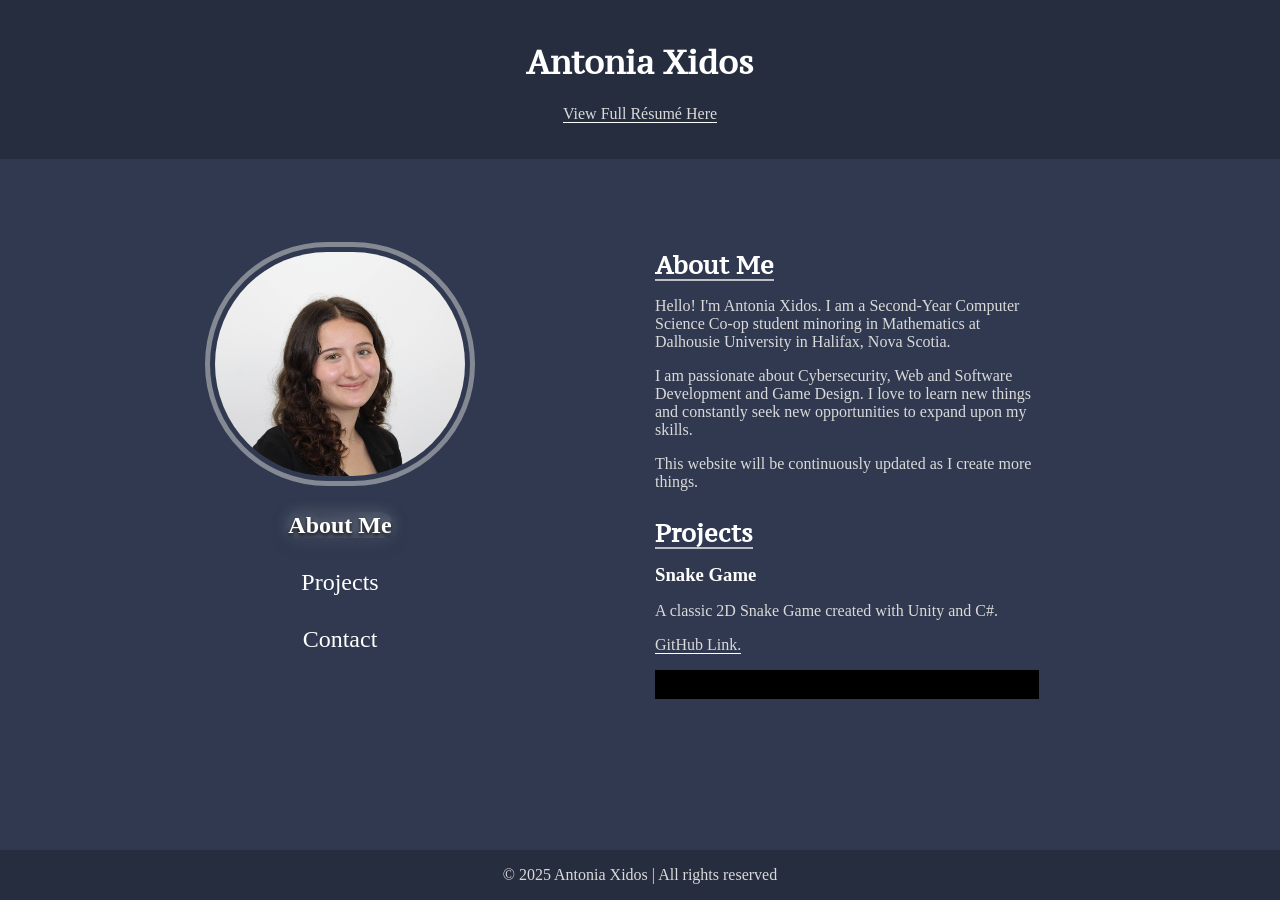
==== index.html @ 505b65e4 "Add files via upload" ====
<!DOCTYPE html>
<html lang="en">

<head>
    <meta charset="UTF-8">
    <meta name="viewport" content="width=device-width, initial-scale=1.0">
    <meta http-equiv="X-UA-Compatible" content="ie=edge">
    <link rel="stylesheet" href="css/styles.css">
    <link rel="preconnect" href="https://fonts.googleapis.com">
    <link rel="preconnect" href="https://fonts.gstatic.com" crossorigin>
    <link href="https://fonts.googleapis.com/css2?family=Bodoni+Moda:ital,opsz,wght@0,6..96,400..900;1,6..96,400..900
        &family=Libre+Bodoni:ital,wght@0,400..700;1,400..700&family=PT+Serif+Caption:ital@0;1&family=Shadows+Into+Light
        &family=Sour+Gummy:ital,wght@0,100..900;1,100..900&family=Varela+Round&family=Vidaloka&display=swap"
        rel="stylesheet">
    <title>Antonia Xidos</title>
</head>

<body>
    <header>
        <h1>Antonia Xidos</h1>
        <p><a href="files/img/Resume Antonia Xidos.pdf" target = "_blank">View Full Résumé Here</a></p>
    </header>

    <div class="nav-container">
        <nav id="primary-nav" role = "navigation">
            <ul>
                <li><img id="header-img" src="files/img/ProfessionalPhoto.jpg" alt="Professional photo of Antonia Xidos"></li>
                <li><a href="#about">About Me</a>
                <li><a href="#projects">Projects</a>
                <li><a href="#contact">Contact</a>
            </ul>
        </nav>

    </div>


    <div id="scrollable">
        <section id="about">
            <h2>About Me</h2>
            <p>Hello! I'm Antonia Xidos. I am a Second-Year Computer Science Co-op student minoring in Mathematics at
                Dalhousie University in Halifax, Nova Scotia.</p>
            <p>I am passionate about Cybersecurity, Web and Software Development and Game Design. I love to learn new
                things and constantly seek new opportunities to expand upon my skills.</p>
            <p>This website will be continuously updated as I create more things.</p>
            </p>
        </section>

        <section id="projects">
            <h2>Projects</h2>
            <div class="project">
                <h3>Snake Game</h3>
                <p>A classic 2D Snake Game created with Unity and C#.</p>
                <p><a href="https://github.com/niaxidos/Snake_Game" class="github-link" target = "_blank">GitHub Link.</a></p>
                <div class="gallery">
                    <div class="images">
                        <img src="files/img/SnakeTitle.png" alt="Snake Game Title Screen" class="active">
                        <img src="files/img/SnakeGameplay.png" alt="Snake Game Gameplay">
                        <img src="files/img/SnakeGameOver.png" alt="Snake Game Game Over Screen" class>
                    </div>
                    <button class="prev" aria label = "Previous image">❮</button>
                    <button class="next" aria label = "Next Image">❯</button>
                </div>
            </div>
            <div class="project">
                <h3>Determinant Calculator</h3>
                <p>A Java program made to calculate the determinant of a square matrix.</p>
                <p><a href="https://github.com/niaxidos/Determinant_Calculator" class="github-link" target = "_blank">GitHub Link</a></p>

            </div>

        </section>

        <section id="contact">
            <h2>Contact</h2>
            <p>If you'd like to get in touch, feel free to send me an email or connect with me on LinkedIn.</p>

            <div class="contact-img">
                <a href="mailto:nia.xidos@dal.ca" target = "_blank">
                    <img id="gmail-img" src="files/img/Gmail.png" alt="Email image"></a>
                <a href="https://www.linkedin.com/in/niaxidos" target = "_blank">
                    <img id="linkedin-img" src="files/img/Linkedin.webp"  alt="LinkedIn image"></a>
                <a href="https://github.com/niaxidos" target = "_blank">
                    <img id="github-img" src="files/img/Github.png" alt="GitHub image"></a>
            </div>

        </section>
    </div>
    <footer>
        <p>&copy; 2025 Antonia Xidos | All rights reserved</p>
    </footer>

    <script src="js/scripts.js"></script>
</body>

</html>
---- css/styles.css ----
header {
    grid-column: 1 / span 2;
    text-align: center;
    padding: 20px;
    background: #262d3f;
}

h1,
h2 {
    font-family: "PT Serif Caption", serif;
    font-weight: 800;
    font-style: normal;
}

a {
    text-decoration: none;
}

h2 {
    display: inline;
    box-shadow: inset 0 -2px 0 0 #bdbfc2;
}

h3 {
    display: inline;
    justify-content: space-between;
    align-items: center;
    margin-bottom: 10px;
}

.nav-container{
    display: flex;
    flex-direction: column;
    align-content: center;
}

.github-link, header a{
    text-decoration: none;
    border-bottom: 1px solid rgb(255, 255, 255);
}

body {
    width: 100vw;
    margin: 0 auto;
    display: grid;
    grid-template-columns: 1fr 1fr;
    background-color: #30394f;
    color: white;
}

.gallery {
    position: relative;
    width: 100%;
    max-width: 800px;
    aspect-ratio: 16 / 9;
    overflow: hidden;
}

.images {
    display: flex;
    transition: transform 0.5s ease-in-out;
}

.images img {
    width: 100%;
    object-fit: cover;
}

.images img.active {
    display: block;

}

button {
    position: absolute;
    top: 50%;
    transform: translateY(-50%);
    background: rgba(0, 0, 0, 0.1);
    color: #fff;
    border: none;
    padding: 10px 20px;
    cursor: pointer;
    font-size: 18px;
    border-radius: 5px;

}

button.prev {
    left: -10px;
}

button.next {
    right: -10px;
}

p {
    color: rgb(218, 218, 218)
}

#scrollable {
    display: flex;
    flex-direction: column;
    align-content: center;
    margin-top: 10vh;
    max-height: 500px;
    height: 50vh;
    width: 60%;
    overflow-y: scroll;
    scrollbar-width: none;
    gap: 10px;
    padding-left: 15px;
}

.nav-container {
    margin-top: 2vh;
    display: flex;
    justify-content: center;
}

#primary-nav>ul {
    text-align: center;
    list-style-type: none;
    font-size: x-large;

}

h4 {
    text-align: center;
}

a {
    color: rgb(218, 218, 218);
}

nav a {
    color: rgb(255, 255, 255);
}

#primary-nav ul li a {
    text-decoration: none;
}

a:hover {
    font-weight: bold;
}

#primary-nav ul li a.active {

    font-weight: bold;
    background-image: linear-gradient(90deg, #30394f 0%, rgba(255, 255, 255, 0.1) 100%);
    background-size: 200% auto;
    color: #ffffff;
    transition: background-position 0.4s, transform 0.4s ease-in-out;
    box-shadow: 0 4px 15px #30394f, 0 0 15px rgba(255, 255, 255, 0.2);
    text-shadow: 0 2px 4px #000000, 0 0 10px rgba(255, 255, 255, 0.4);
    border-radius: 12px;
    transform: scale(1.08);
    background-position: right center;
}

li {
    padding-top: 30px;
}

#header-img {
    max-width: 250px;
    min-width: 120px;
    width: 20vw;
    height: auto;
    border-radius: 10vw;
    outline: 5px solid #858993;
    outline-offset: 5px;
}

.contact-img {
    display: flex;
    flex-direction: row;
    gap: 8px;

}

#linkedin-img {
    width: 35px;
    height: 35px;
    padding-top: 9px;
}

#gmail-img {

    height: 50px;
    width: 45px;
    padding-top: 2px;
}

#github-img {
    height: 50px;
    width: 50px;
    padding-top: 2px;
}

#projects {
    width: 30vw;
    grid-column: 2;
}

.project {
    padding-top: 15px;
}

#contact {
    grid-column: 2;
}

footer {
    text-align: center;
    position: fixed;
    bottom: 0;
    width: 100%;
    background: #262d3f;
    color: rgb(255, 255, 255);

}

@media (max-width: 768px) {
    
    #scrollable{
        overflow-x: hidden;
    }

    #linkedin-img {
        width: 28px;
        height: 28px;
        padding-top: 8px;
    }
    
    #gmail-img {
    
        height: 40px;
        width: 35px;
        padding-top: 2px;
    }
    
    #github-img {
        height: 35px;
        width: 35px;
        padding-top: 4px;
    }
}
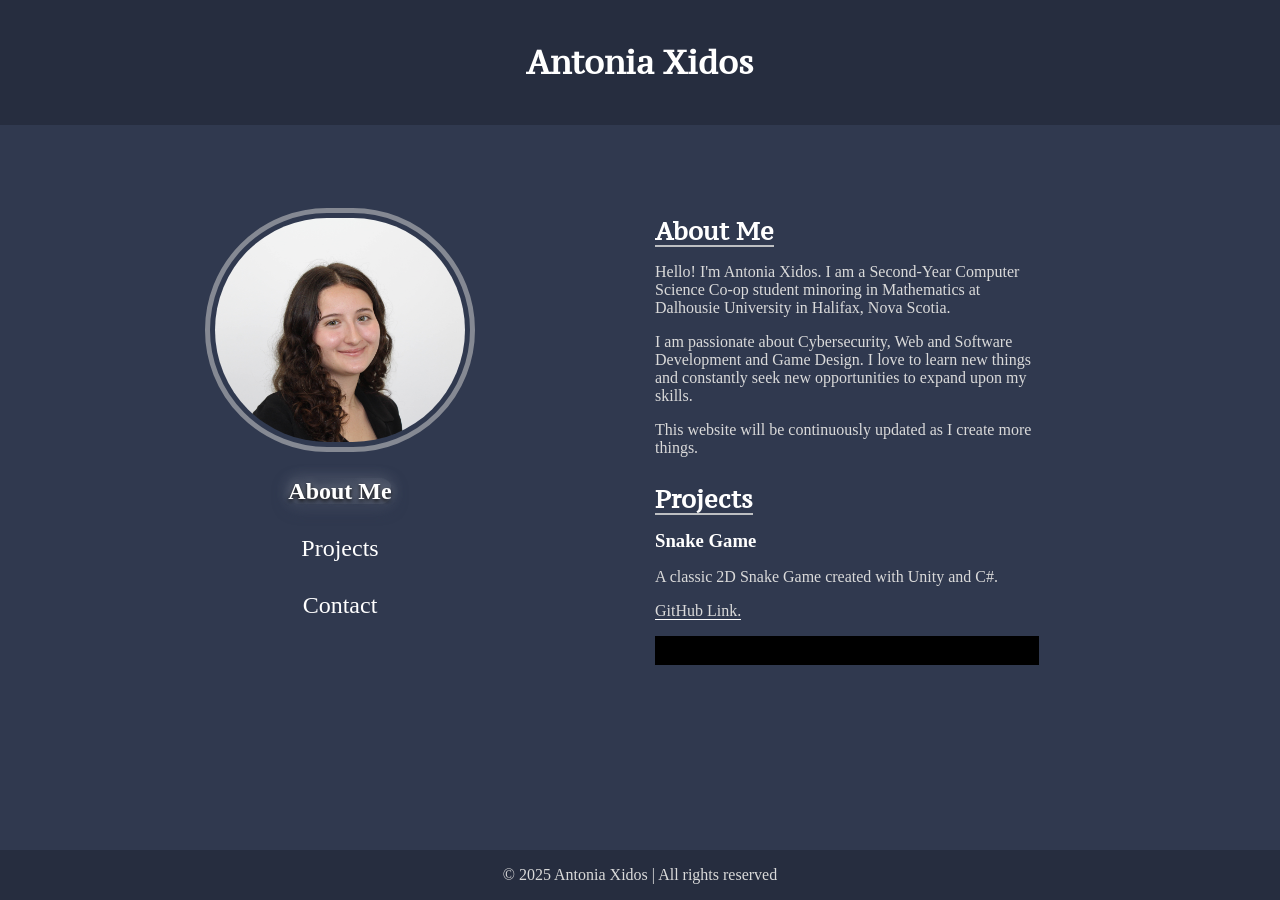
==== commit dc0c0002: "Add files via upload" ====
--- a/index.html
+++ b/index.html
@@ -17,8 +17,7 @@
 
 <body>
     <header>
-        <h1>Antonia Xidos</h1>
-        <p><a href="files/img/Resume Antonia Xidos.pdf" target = "_blank">View Full Résumé Here</a></p>
+        <h1>Antonia Xidos</h1> 
     </header>
 
     <div class="nav-container">
@@ -75,7 +74,7 @@
             <p>If you'd like to get in touch, feel free to send me an email or connect with me on LinkedIn.</p>
 
             <div class="contact-img">
-                <a href="mailto:nia.xidos@dal.ca" target = "_blank">
+                <a href="mailto:niaxidos@gmail.com" target = "_blank">
                     <img id="gmail-img" src="files/img/Gmail.png" alt="Email image"></a>
                 <a href="https://www.linkedin.com/in/niaxidos" target = "_blank">
                     <img id="linkedin-img" src="files/img/Linkedin.webp"  alt="LinkedIn image"></a>
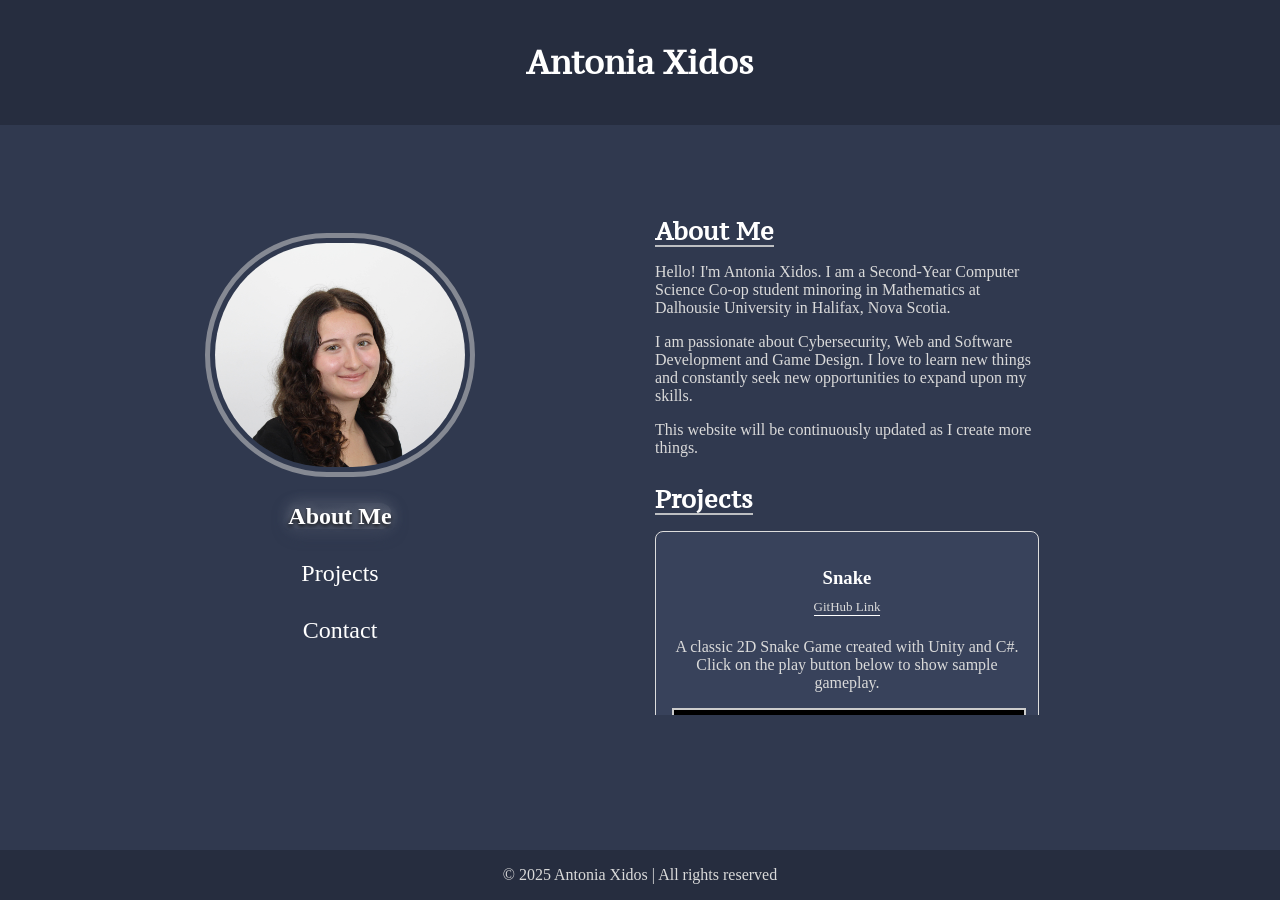
==== commit 8160661b: "Add files via upload" ====
--- a/index.html
+++ b/index.html
@@ -1,94 +1,122 @@
 <!DOCTYPE html>
 <html lang="en">
-
-<head>
-    <meta charset="UTF-8">
-    <meta name="viewport" content="width=device-width, initial-scale=1.0">
-    <meta http-equiv="X-UA-Compatible" content="ie=edge">
-    <link rel="stylesheet" href="css/styles.css">
-    <link rel="preconnect" href="https://fonts.googleapis.com">
-    <link rel="preconnect" href="https://fonts.gstatic.com" crossorigin>
-    <link href="https://fonts.googleapis.com/css2?family=Bodoni+Moda:ital,opsz,wght@0,6..96,400..900;1,6..96,400..900
+  <head>
+    <meta charset="UTF-8" />
+    <meta name="viewport" content="width=device-width, initial-scale=1.0" />
+    <meta http-equiv="X-UA-Compatible" content="ie=edge" />
+    <link rel="stylesheet" href="css/styles.css" />
+    <link rel="preconnect" href="https://fonts.googleapis.com" />
+    <link rel="preconnect" href="https://fonts.gstatic.com" crossorigin />
+    <link
+      href="https://fonts.googleapis.com/css2?family=Bodoni+Moda:ital,opsz,wght@0,6..96,400..900;1,6..96,400..900
         &family=Libre+Bodoni:ital,wght@0,400..700;1,400..700&family=PT+Serif+Caption:ital@0;1&family=Shadows+Into+Light
         &family=Sour+Gummy:ital,wght@0,100..900;1,100..900&family=Varela+Round&family=Vidaloka&display=swap"
-        rel="stylesheet">
+      rel="stylesheet"
+    />
     <title>Antonia Xidos</title>
-</head>
+  </head>
 
-<body>
+  <body>
     <header>
-        <h1>Antonia Xidos</h1> 
+      <h1>Antonia Xidos</h1>
     </header>
 
     <div class="nav-container">
-        <nav id="primary-nav" role = "navigation">
-            <ul>
-                <li><img id="header-img" src="files/img/ProfessionalPhoto.jpg" alt="Professional photo of Antonia Xidos"></li>
-                <li><a href="#about">About Me</a>
-                <li><a href="#projects">Projects</a>
-                <li><a href="#contact">Contact</a>
-            </ul>
-        </nav>
-
+      <nav id="primary-nav" role="navigation">
+        <ul>
+          <li>
+            <img
+              id="header-img"
+              src="files/img/ProfessionalPhoto.jpg"
+              alt="Professional photo of Antonia Xidos"
+            />
+          </li>
+          <li><a href="#about">About Me</a></li>
+          <li><a href="#projects">Projects</a></li>
+          <li><a href="#contact">Contact</a></li>
+        </ul>
+      </nav>
     </div>
 
+    <div id="scrollable">
+      <section id="about">
+        <h2>About Me</h2>
+        <p>
+          Hello! I'm Antonia Xidos. I am a Second-Year Computer Science Co-op
+          student minoring in Mathematics at Dalhousie University in Halifax,
+          Nova Scotia.
+        </p>
+        <p>
+          I am passionate about Cybersecurity, Web and Software Development and
+          Game Design. I love to learn new things and constantly seek new
+          opportunities to expand upon my skills.
+        </p>
+        <p>
+          This website will be continuously updated as I create more things.
+        </p>
+      </section>
 
-    <div id="scrollable">
-        <section id="about">
-            <h2>About Me</h2>
-            <p>Hello! I'm Antonia Xidos. I am a Second-Year Computer Science Co-op student minoring in Mathematics at
-                Dalhousie University in Halifax, Nova Scotia.</p>
-            <p>I am passionate about Cybersecurity, Web and Software Development and Game Design. I love to learn new
-                things and constantly seek new opportunities to expand upon my skills.</p>
-            <p>This website will be continuously updated as I create more things.</p>
-            </p>
-        </section>
+      <section id="projects">
+        <h2>Projects</h2>
+        <div class="project">
+          <h3>Snake</h3>
+          <a
+            href="https://github.com/niaxidos/Snake_Game"
+            class="github-link"
+            target="_blank"
+            >GitHub Link</a
+          >
+          <p>
+            A classic 2D Snake Game created with Unity and C#. Click on the play
+            button below to show sample gameplay.
+          </p>
+          <div class="gif-container">
+            <div class="play-button" onclick="toggleGif(this)">▶</div>
+            <img class="static" src="files/img/Black.png" alt="Static Image" />
+          </div>
+        </div>
+        <div class="project">
+          <h3>Determinant Calculator</h3>
+          <a
+            href="https://github.com/niaxidos/Determinant_Calculator"
+            class="github-link"
+            target="_blank"
+            >GitHub Link</a
+          >
+          <p>
+            A Java program made to calculate the determinant of a square matrix.
+          </p>
+        </div>
+        <p>More to come soon!</p>
+      </section>
 
-        <section id="projects">
-            <h2>Projects</h2>
-            <div class="project">
-                <h3>Snake Game</h3>
-                <p>A classic 2D Snake Game created with Unity and C#.</p>
-                <p><a href="https://github.com/niaxidos/Snake_Game" class="github-link" target = "_blank">GitHub Link.</a></p>
-                <div class="gallery">
-                    <div class="images">
-                        <img src="files/img/SnakeTitle.png" alt="Snake Game Title Screen" class="active">
-                        <img src="files/img/SnakeGameplay.png" alt="Snake Game Gameplay">
-                        <img src="files/img/SnakeGameOver.png" alt="Snake Game Game Over Screen" class>
-                    </div>
-                    <button class="prev" aria label = "Previous image">❮</button>
-                    <button class="next" aria label = "Next Image">❯</button>
-                </div>
-            </div>
-            <div class="project">
-                <h3>Determinant Calculator</h3>
-                <p>A Java program made to calculate the determinant of a square matrix.</p>
-                <p><a href="https://github.com/niaxidos/Determinant_Calculator" class="github-link" target = "_blank">GitHub Link</a></p>
+      <section id="contact">
+        <h2>Contact</h2>
+        <p>
+          If you'd like to get in touch, feel free to send me an email or
+          connect with me on LinkedIn.
+        </p>
 
-            </div>
-
-        </section>
-
-        <section id="contact">
-            <h2>Contact</h2>
-            <p>If you'd like to get in touch, feel free to send me an email or connect with me on LinkedIn.</p>
-
-            <div class="contact-img">
-                <a href="mailto:niaxidos@gmail.com" target = "_blank">
-                    <img id="gmail-img" src="files/img/Gmail.png" alt="Email image"></a>
-                <a href="https://www.linkedin.com/in/niaxidos" target = "_blank">
-                    <img id="linkedin-img" src="files/img/Linkedin.webp"  alt="LinkedIn image"></a>
-                <a href="https://github.com/niaxidos" target = "_blank">
-                    <img id="github-img" src="files/img/Github.png" alt="GitHub image"></a>
-            </div>
-
-        </section>
+        <div class="contact-img">
+          <a href="mailto:niaxidos@gmail.com" target="_blank">
+            <img id="gmail-img" src="files/img/Gmail.png" alt="Email image"
+          /></a>
+          <a href="https://www.linkedin.com/in/niaxidos" target="_blank">
+            <img
+              id="linkedin-img"
+              src="files/img/Linkedin.webp"
+              alt="LinkedIn image"
+          /></a>
+          <a href="https://github.com/niaxidos" target="_blank">
+            <img id="github-img" src="files/img/Github.png" alt="GitHub image"
+          /></a>
+        </div>
+      </section>
     </div>
     <footer>
-        <p>&copy; 2025 Antonia Xidos | All rights reserved</p>
+      <p>&copy; 2025 Antonia Xidos | All rights reserved</p>
     </footer>
 
     <script src="js/scripts.js"></script>
-</body>
-
-</html>+  </body>
+</html>
--- a/css/styles.css
+++ b/css/styles.css
@@ -1,248 +1,270 @@
 header {
-    grid-column: 1 / span 2;
-    text-align: center;
-    padding: 20px;
-    background: #262d3f;
+  grid-column: 1 / span 2;
+  text-align: center;
+  padding: 20px;
+  background: #262d3f;
+}
+
+html,
+body {
+  overflow-x: hidden;
+  overscroll-behavior: none;
 }
 
 h1,
 h2 {
-    font-family: "PT Serif Caption", serif;
-    font-weight: 800;
-    font-style: normal;
+  font-family: "PT Serif Caption", serif;
+  font-weight: 800;
+  font-style: normal;
 }
 
 a {
-    text-decoration: none;
+  text-decoration: none;
 }
 
 h2 {
-    display: inline;
-    box-shadow: inset 0 -2px 0 0 #bdbfc2;
+  display: inline;
+  box-shadow: inset 0 -2px 0 0 #bdbfc2;
 }
 
 h3 {
-    display: inline;
-    justify-content: space-between;
-    align-items: center;
-    margin-bottom: 10px;
-}
-
-.nav-container{
-    display: flex;
-    flex-direction: column;
-    align-content: center;
-}
-
-.github-link, header a{
-    text-decoration: none;
-    border-bottom: 1px solid rgb(255, 255, 255);
+  display: inline;
+  justify-content: space-between;
+  align-items: center;
+  margin-bottom: 10px;
+}
+
+.github-link {
+  font-size: small;
+  display: inline;
+}
+
+.nav-container {
+  display: flex;
+  flex-direction: column;
+  align-content: center;
+}
+
+.github-link,
+header a {
+  text-decoration: none;
+  border-bottom: 1px solid rgb(255, 255, 255);
 }
 
 body {
-    width: 100vw;
-    margin: 0 auto;
-    display: grid;
-    grid-template-columns: 1fr 1fr;
-    background-color: #30394f;
-    color: white;
-}
-
-.gallery {
-    position: relative;
-    width: 100%;
-    max-width: 800px;
-    aspect-ratio: 16 / 9;
-    overflow: hidden;
-}
-
-.images {
-    display: flex;
-    transition: transform 0.5s ease-in-out;
-}
-
-.images img {
-    width: 100%;
-    object-fit: cover;
-}
-
-.images img.active {
-    display: block;
-
-}
-
-button {
-    position: absolute;
-    top: 50%;
-    transform: translateY(-50%);
-    background: rgba(0, 0, 0, 0.1);
-    color: #fff;
-    border: none;
-    padding: 10px 20px;
-    cursor: pointer;
-    font-size: 18px;
-    border-radius: 5px;
-
-}
-
-button.prev {
-    left: -10px;
-}
-
-button.next {
-    right: -10px;
+  width: 100vw;
+  margin: 0 auto;
+  display: grid;
+  grid-template-columns: 1fr 1fr;
+  background-color: #30394f;
+  color: white;
 }
 
 p {
-    color: rgb(218, 218, 218)
+  color: rgb(218, 218, 218);
 }
 
 #scrollable {
-    display: flex;
-    flex-direction: column;
-    align-content: center;
-    margin-top: 10vh;
-    max-height: 500px;
-    height: 50vh;
-    width: 60%;
-    overflow-y: scroll;
-    scrollbar-width: none;
-    gap: 10px;
-    padding-left: 15px;
+  display: flex;
+  flex-direction: column;
+  align-content: center;
+  margin-top: 10vh;
+  max-height: 500px;
+  height: 60vh;
+  width: 60%;
+  overflow-y: scroll;
+  scrollbar-width: none;
+  gap: 10px;
+  padding-left: 15px;
 }
 
 .nav-container {
-    margin-top: 2vh;
-    display: flex;
-    justify-content: center;
-}
-
-#primary-nav>ul {
-    text-align: center;
-    list-style-type: none;
-    font-size: x-large;
-
+  margin-top: 2vh;
+  display: flex;
+  justify-content: center;
+}
+
+#primary-nav > ul {
+  text-align: center;
+  list-style-type: none;
+  font-size: x-large;
 }
 
 h4 {
-    text-align: center;
+  text-align: center;
 }
 
 a {
-    color: rgb(218, 218, 218);
+  color: rgb(218, 218, 218);
 }
 
 nav a {
-    color: rgb(255, 255, 255);
+  color: rgb(255, 255, 255);
 }
 
 #primary-nav ul li a {
-    text-decoration: none;
+  text-decoration: none;
 }
 
 a:hover {
-    font-weight: bold;
+  font-weight: bold;
 }
 
 #primary-nav ul li a.active {
-
-    font-weight: bold;
-    background-image: linear-gradient(90deg, #30394f 0%, rgba(255, 255, 255, 0.1) 100%);
-    background-size: 200% auto;
-    color: #ffffff;
-    transition: background-position 0.4s, transform 0.4s ease-in-out;
-    box-shadow: 0 4px 15px #30394f, 0 0 15px rgba(255, 255, 255, 0.2);
-    text-shadow: 0 2px 4px #000000, 0 0 10px rgba(255, 255, 255, 0.4);
-    border-radius: 12px;
-    transform: scale(1.08);
-    background-position: right center;
+  font-weight: bold;
+  background-image: linear-gradient(
+    90deg,
+    #30394f 0%,
+    rgba(255, 255, 255, 0.1) 100%
+  );
+
+  background-size: 200% auto;
+  color: #ffffff;
+  box-shadow: 0 4px 15px #30394f, 0 0 15px rgba(255, 255, 255, 0.2);
+  text-shadow: 0 2px 4px #000000, 0 0 10px rgba(255, 255, 255, 0.4);
+  border-radius: 12px;
+  transform: scale(1.08);
+  background-position: right center;
 }
 
 li {
-    padding-top: 30px;
+  padding-top: 30px;
 }
 
 #header-img {
-    max-width: 250px;
-    min-width: 120px;
-    width: 20vw;
-    height: auto;
-    border-radius: 10vw;
-    outline: 5px solid #858993;
-    outline-offset: 5px;
+  max-width: 250px;
+  min-width: 120px;
+  width: 20vw;
+  height: auto;
+  border-radius: 10vw;
+  outline: 5px solid #858993;
+  outline-offset: 5px;
 }
 
 .contact-img {
-    display: flex;
-    flex-direction: row;
-    gap: 8px;
-
+  display: flex;
+  flex-direction: row;
+  gap: 8px;
 }
 
 #linkedin-img {
+  width: 35px;
+  height: 35px;
+  padding-top: 9px;
+}
+
+#gmail-img {
+  height: 50px;
+  width: 45px;
+  padding-top: 2px;
+}
+
+#github-img {
+  height: 50px;
+  width: 50px;
+  padding-top: 2px;
+}
+
+#projects {
+  width: 30vw;
+  grid-column: 2;
+}
+
+.project {
+  display: flex;
+  flex-direction: column;
+  align-items: center;
+  justify-content: center;
+  text-align: center;
+  padding: 1em;
+  border: 1px solid #ddd;
+  margin: 1em 0;
+  background-color: #38425b;
+  border-radius: 8px;
+}
+
+.project:hover {
+  box-shadow: 0 4px 8px rgba(0, 0, 0, 0.8);
+}
+
+.project a.github-link {
+  justify-content: center;
+  text-decoration: none;
+  margin-bottom: 0.5em;
+}
+
+#contact {
+  grid-column: 2;
+}
+
+.contact-img img:hover {
+  transform: scale(1.1);
+}
+
+footer {
+  text-align: center;
+  position: fixed;
+  bottom: 0;
+  width: 100%;
+  background: #262d3f;
+  color: rgb(255, 255, 255);
+}
+
+.gif-container {
+  position: relative;
+  width: 100%;
+  max-width: 400px;
+  aspect-ratio: 16 / 9;
+  overflow: hidden;
+  border: 2px solid #ccc;
+  background: black;
+  margin: 0 auto;
+}
+
+.play-button {
+  position: absolute;
+  top: 50%;
+  left: 50%;
+  transform: translate(-50%, -50%);
+  color: white;
+  background: rgba(0, 0, 0, 0.6);
+  border: none;
+  border-radius: 50%;
+  cursor: pointer;
+  z-index: 1;
+}
+
+.play-button.pause {
+  font-size: 1.2rem;
+}
+
+.gif {
+  width: 100%;
+  height: 100%;
+  object-fit: cover;
+  display: block;
+}
+
+@media (max-width: 768px) {
+  #scrollable {
+    overflow-x: hidden;
+  }
+
+  #linkedin-img {
+    width: 28px;
+    height: 28px;
+    padding-top: 8px;
+  }
+
+  #gmail-img {
+    height: 40px;
     width: 35px;
+    padding-top: 2px;
+  }
+
+  #github-img {
     height: 35px;
-    padding-top: 9px;
-}
-
-#gmail-img {
-
-    height: 50px;
-    width: 45px;
-    padding-top: 2px;
-}
-
-#github-img {
-    height: 50px;
-    width: 50px;
-    padding-top: 2px;
-}
-
-#projects {
-    width: 30vw;
-    grid-column: 2;
-}
-
-.project {
-    padding-top: 15px;
-}
-
-#contact {
-    grid-column: 2;
-}
-
-footer {
-    text-align: center;
-    position: fixed;
-    bottom: 0;
-    width: 100%;
-    background: #262d3f;
-    color: rgb(255, 255, 255);
-
-}
-
-@media (max-width: 768px) {
-    
-    #scrollable{
-        overflow-x: hidden;
-    }
-
-    #linkedin-img {
-        width: 28px;
-        height: 28px;
-        padding-top: 8px;
-    }
-    
-    #gmail-img {
-    
-        height: 40px;
-        width: 35px;
-        padding-top: 2px;
-    }
-    
-    #github-img {
-        height: 35px;
-        width: 35px;
-        padding-top: 4px;
-    }
-}
+    width: 35px;
+    padding-top: 4px;
+  }
+}
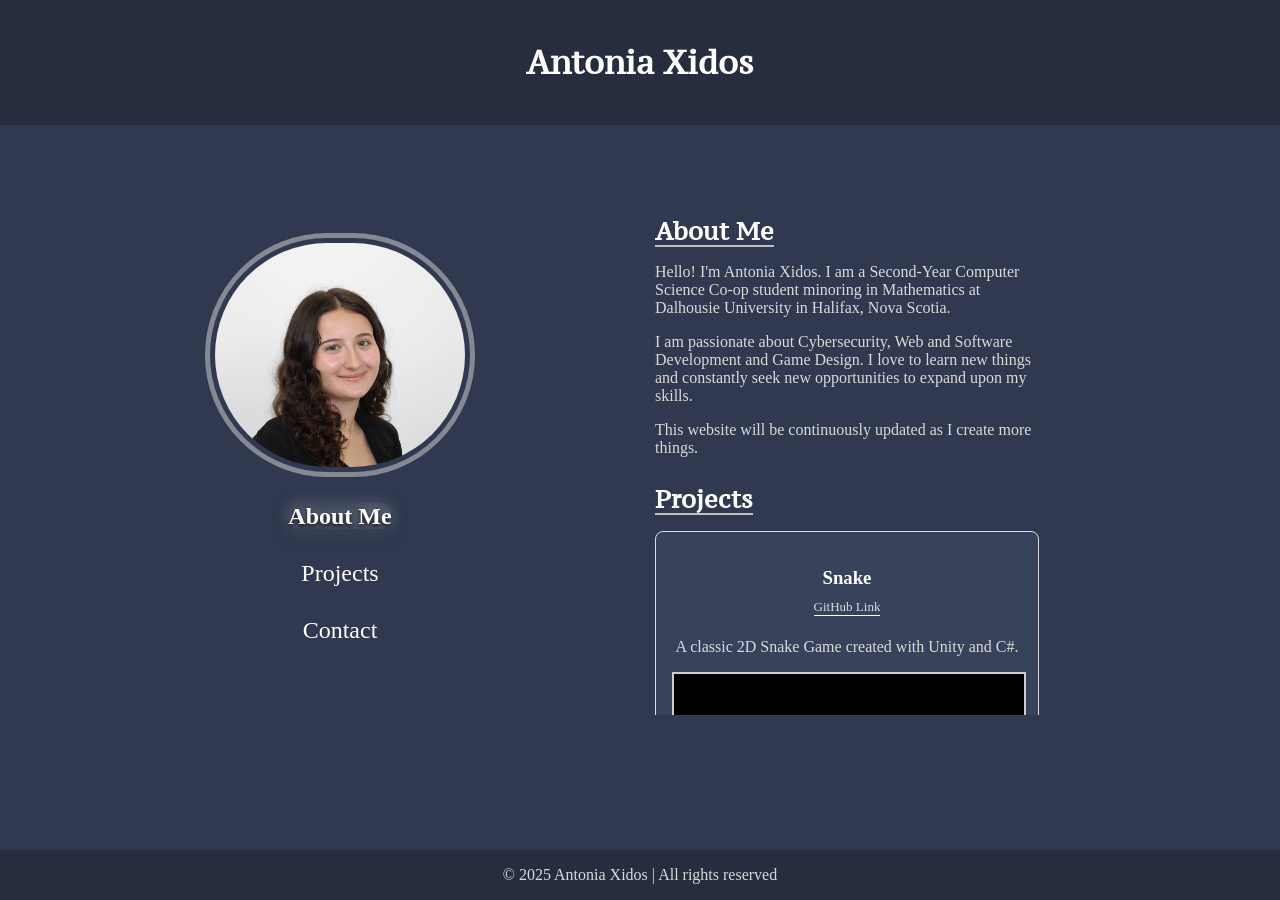
==== commit d91074bd: "Fixed bugs in mobile view" ====
--- a/index.html
+++ b/index.html
@@ -66,10 +66,7 @@
             target="_blank"
             >GitHub Link</a
           >
-          <p>
-            A classic 2D Snake Game created with Unity and C#. Click on the play
-            button below to show sample gameplay.
-          </p>
+          <p>A classic 2D Snake Game created with Unity and C#.</p>
           <div class="gif-container">
             <div class="play-button" onclick="toggleGif(this)">▶</div>
             <img class="static" src="files/img/Black.png" alt="Static Image" />
--- a/css/styles.css
+++ b/css/styles.css
@@ -219,6 +219,13 @@
   border: 2px solid #ccc;
   background: black;
   margin: 0 auto;
+}
+
+.gif {
+  width: 100%;
+  height: 100%;
+  object-fit: cover;
+  display: block;
 }
 
 .play-button {
@@ -238,14 +245,11 @@
   font-size: 1.2rem;
 }
 
-.gif {
-  width: 100%;
-  height: 100%;
-  object-fit: cover;
-  display: block;
-}
-
 @media (max-width: 768px) {
+  .gif-container {
+    display: none;
+  }
+
   #scrollable {
     overflow-x: hidden;
   }
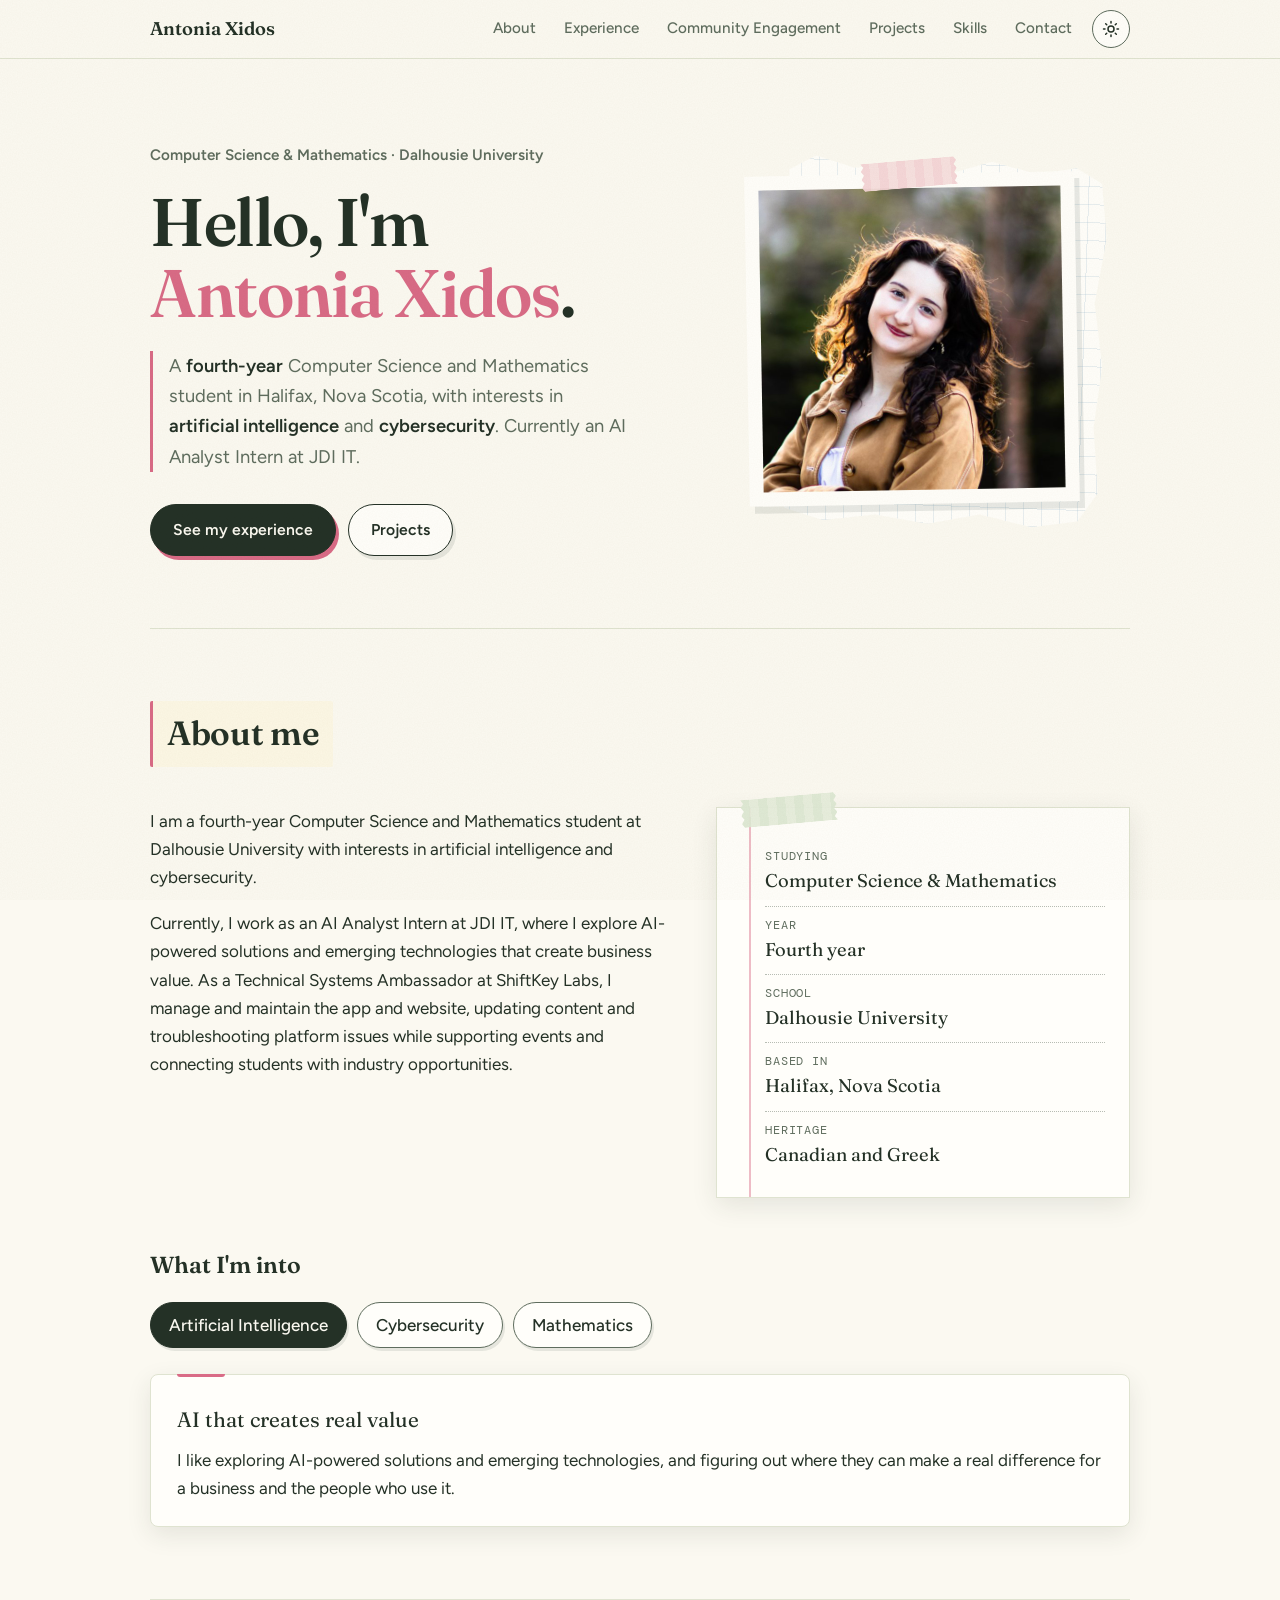
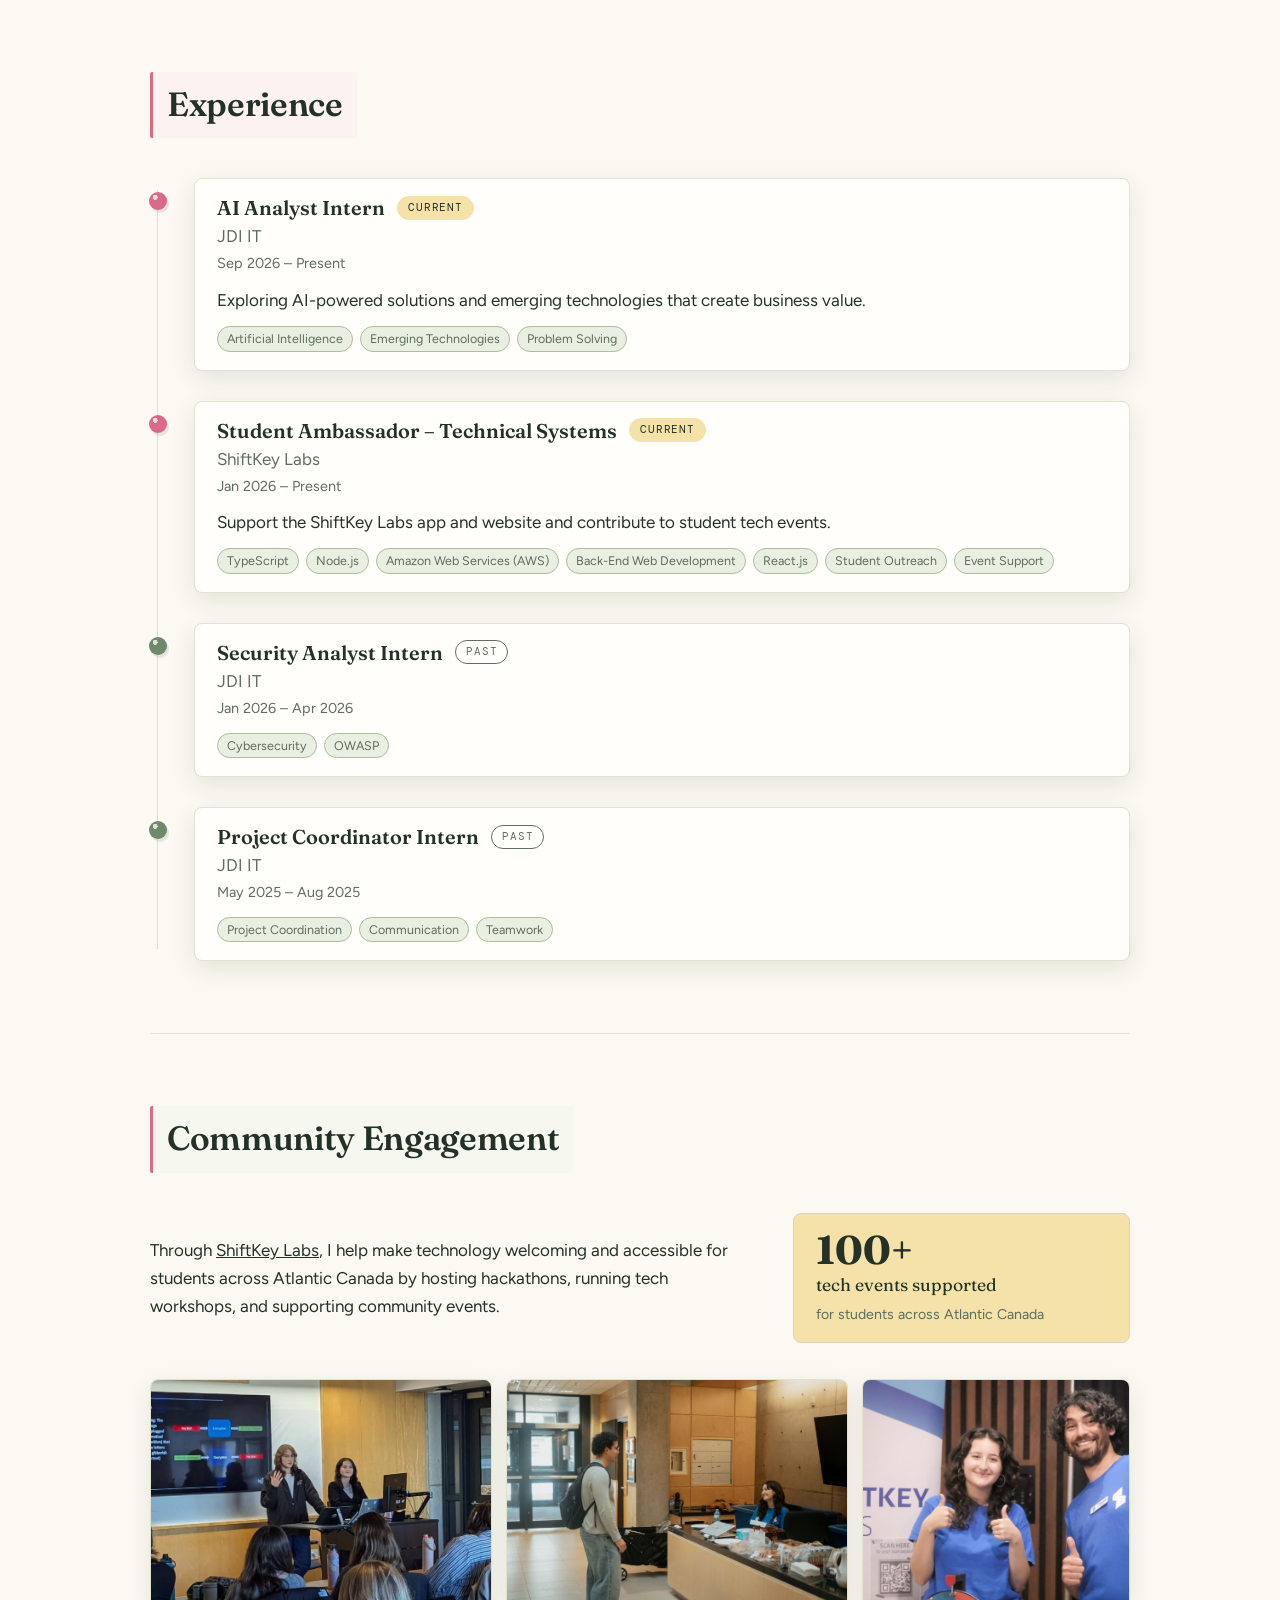
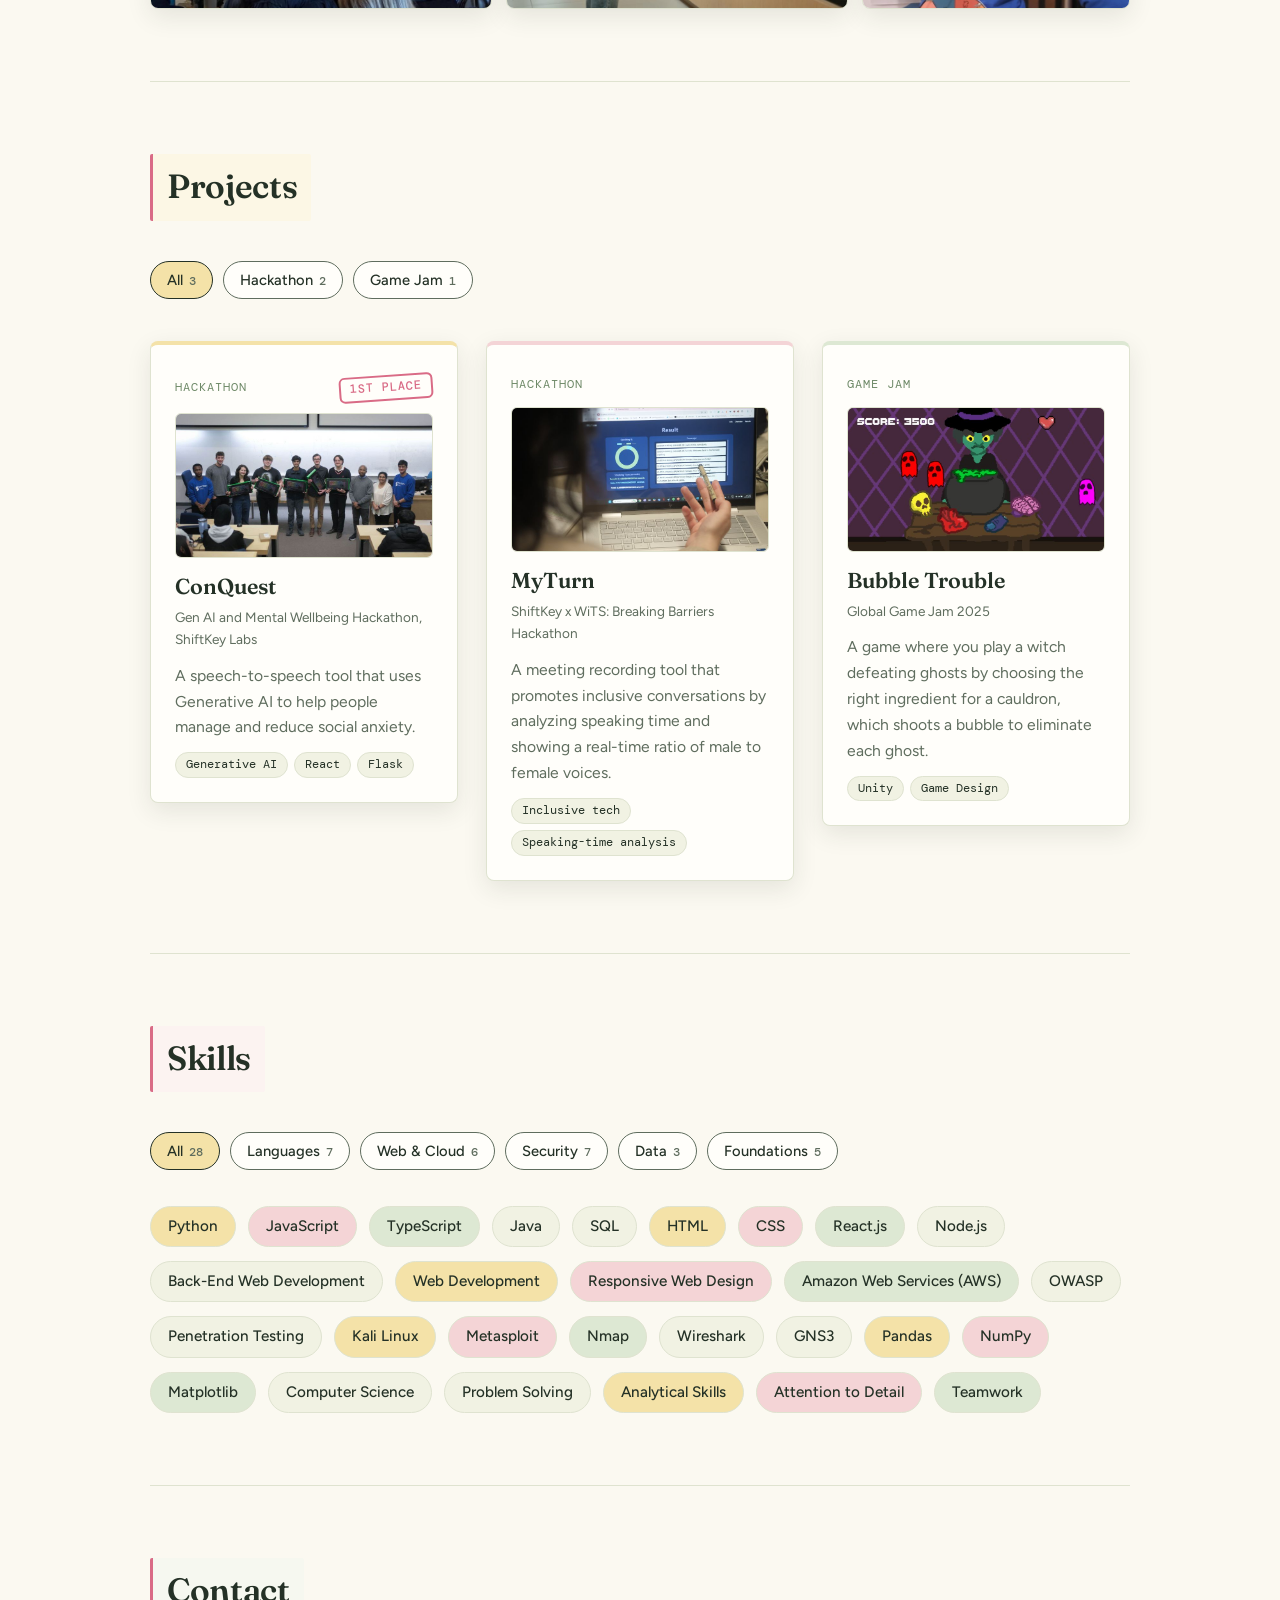
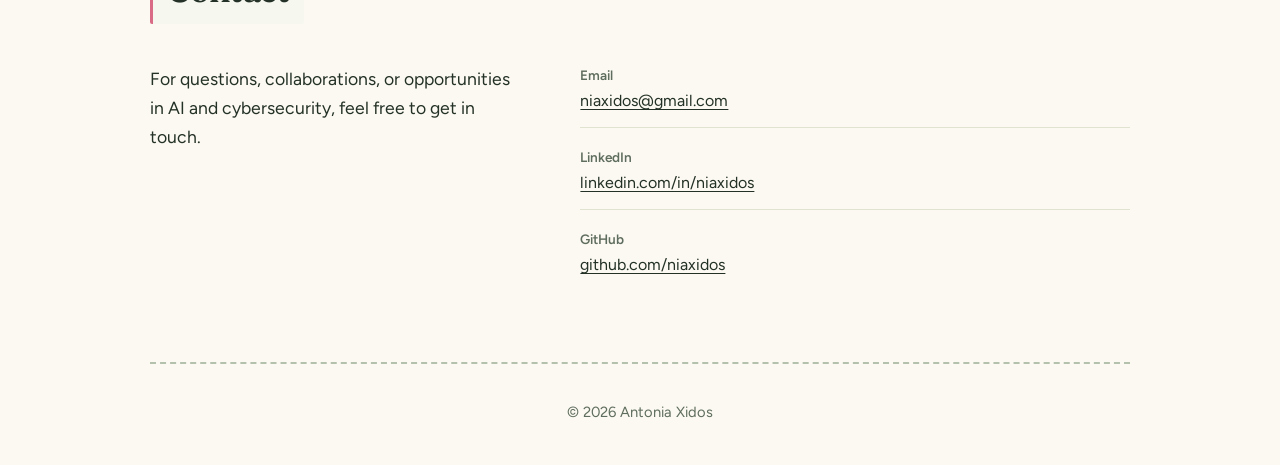
==== commit bb75badc: "Rename Antonia Xidos Portfolio.html to index.html" ====
--- a/index.html
+++ b/index.html
@@ -1,119 +1,596 @@
-<!DOCTYPE html>
-<html lang="en">
-  <head>
-    <meta charset="UTF-8" />
-    <meta name="viewport" content="width=device-width, initial-scale=1.0" />
-    <meta http-equiv="X-UA-Compatible" content="ie=edge" />
-    <link rel="stylesheet" href="css/styles.css" />
-    <link rel="preconnect" href="https://fonts.googleapis.com" />
-    <link rel="preconnect" href="https://fonts.gstatic.com" crossorigin />
-    <link
-      href="https://fonts.googleapis.com/css2?family=Bodoni+Moda:ital,opsz,wght@0,6..96,400..900;1,6..96,400..900
-        &family=Libre+Bodoni:ital,wght@0,400..700;1,400..700&family=PT+Serif+Caption:ital@0;1&family=Shadows+Into+Light
-        &family=Sour+Gummy:ital,wght@0,100..900;1,100..900&family=Varela+Round&family=Vidaloka&display=swap"
-      rel="stylesheet"
-    />
-    <title>Antonia Xidos</title>
-  </head>
-
-  <body>
-    <header>
-      <h1>Antonia Xidos</h1>
-    </header>
-
-    <div class="nav-container">
-      <nav id="primary-nav" role="navigation">
-        <ul>
-          <li>
-            <img
-              id="header-img"
-              src="files/img/ProfessionalPhoto.jpg"
-              alt="Professional photo of Antonia Xidos"
-            />
-          </li>
-          <li><a href="#about">About Me</a></li>
-          <li><a href="#projects">Projects</a></li>
-          <li><a href="#contact">Contact</a></li>
-        </ul>
-      </nav>
-    </div>
-
-    <div id="scrollable">
-      <section id="about">
-        <h2>About Me</h2>
-        <p>
-          Hello! I'm Antonia Xidos. I am a Second-Year Computer Science Co-op
-          student minoring in Mathematics at Dalhousie University in Halifax,
-          Nova Scotia.
-        </p>
-        <p>
-          I am passionate about Cybersecurity, Web and Software Development and
-          Game Design. I love to learn new things and constantly seek new
-          opportunities to expand upon my skills.
-        </p>
-        <p>
-          This website will be continuously updated as I create more things.
-        </p>
-      </section>
-
-      <section id="projects">
-        <h2>Projects</h2>
-        <div class="project">
-          <h3>Snake</h3>
-          <a
-            href="https://github.com/niaxidos/Snake_Game"
-            class="github-link"
-            target="_blank"
-            >GitHub Link</a
-          >
-          <p>A classic 2D Snake Game created with Unity and C#.</p>
-          <div class="gif-container">
-            <div class="play-button" onclick="toggleGif(this)">▶</div>
-            <img class="static" src="files/img/Black.png" alt="Static Image" />
-          </div>
-        </div>
-        <div class="project">
-          <h3>Determinant Calculator</h3>
-          <a
-            href="https://github.com/niaxidos/Determinant_Calculator"
-            class="github-link"
-            target="_blank"
-            >GitHub Link</a
-          >
-          <p>
-            A Java program made to calculate the determinant of a square matrix.
-          </p>
-        </div>
-        <p>More to come soon!</p>
-      </section>
-
-      <section id="contact">
-        <h2>Contact</h2>
-        <p>
-          If you'd like to get in touch, feel free to send me an email or
-          connect with me on LinkedIn.
-        </p>
-
-        <div class="contact-img">
-          <a href="mailto:niaxidos@gmail.com" target="_blank">
-            <img id="gmail-img" src="files/img/Gmail.png" alt="Email image"
-          /></a>
-          <a href="https://www.linkedin.com/in/niaxidos" target="_blank">
-            <img
-              id="linkedin-img"
-              src="files/img/Linkedin.webp"
-              alt="LinkedIn image"
-          /></a>
-          <a href="https://github.com/niaxidos" target="_blank">
-            <img id="github-img" src="files/img/Github.png" alt="GitHub image"
-          /></a>
-        </div>
-      </section>
-    </div>
-    <footer>
-      <p>&copy; 2025 Antonia Xidos | All rights reserved</p>
-    </footer>
-
-    <script src="js/scripts.js"></script>
-  </body>
-</html>
+<!doctype html><html><head><meta charset=utf8><meta name=viewport content="width=device-width,initial-scale=1,viewport-fit=cover"><style>:root{color-scheme:light;box-sizing:border-box;padding-top:env(safe-area-inset-top,0px);padding-bottom:env(safe-area-inset-bottom,0px)}html{scroll-padding-top:env(safe-area-inset-top,0px)}body{margin:0;padding:0;font:14px -apple-system,BlinkMacSystemFont,sans-serif;background:#fff;color:#000}img{max-width:100%}[hidden]:not([hidden=until-found i]){display:none!important}</style></head><body>
+<title>Antonia Xidos Portfolio</title>
+<meta name="claude:viewport-fit-sides" content="cover">
+<link rel="stylesheet" href="https://fonts.googleapis.com/css2?family=Fraunces:ital,opsz,wght@0,9..144,400;0,9..144,600;1,9..144,400&family=Figtree:wght@400;500;600&family=Caveat:wght@600&family=DM+Mono:wght@400;500&display=swap">
+<style>
+/* Layout: an airy portfolio with paper-inspired headings, cards, and a polaroid. */
+:root {
+  --paper: #fbf9f1;
+  --paper-2: #f1f2e3;
+  --card: #fffefa;
+  --ink: #243126;
+  --ink-soft: #5f6d5e;
+  --sage: #6f8a68;
+  --sage-soft: #dde8d3;
+  --berry: #d96b86;
+  --butter: #f4e2a8;
+  --blush: #f4d4d6;
+  --sky: #8fb0c8;
+  --line: #dfe3d0;
+  --shadow: rgba(36, 49, 38, .1);
+  --grain: .18;
+  --font-display: "Fraunces", Georgia, serif;
+  --font-body: "Figtree", "Helvetica Neue", Arial, sans-serif;
+  --font-hand: "Caveat", "Segoe Script", cursive;
+  --font-code: "DM Mono", "Courier New", monospace;
+}
+@media (prefers-color-scheme: dark) {
+  :root:not([data-theme="light"]) {
+    --paper: #151c16; --paper-2: #1d261e; --card: #1f2a21; --ink: #ece9d8; --ink-soft: #aebaa4;
+    --sage: #98b08b; --sage-soft: #2a3a2c; --berry: #f0a4b5; --butter: #6a5f33; --blush: #5a3a43;
+    --sky: #6f93ad; --line: #2c3a2e; --shadow: rgba(0, 0, 0, .45);
+    --grain: .08;
+    color-scheme: dark;
+  }
+}
+:root[data-theme="dark"] {
+  --paper: #151c16; --paper-2: #1d261e; --card: #1f2a21; --ink: #ece9d8; --ink-soft: #aebaa4;
+  --sage: #98b08b; --sage-soft: #2a3a2c; --berry: #f0a4b5; --butter: #6a5f33; --blush: #5a3a43;
+  --sky: #6f93ad; --line: #2c3a2e; --shadow: rgba(0, 0, 0, .45);
+  --grain: .08;
+  color-scheme: dark;
+}
+
+* { box-sizing: border-box; }
+html { scroll-behavior: smooth; overflow-x: clip; }
+body {
+  background: var(--paper); color: var(--ink);
+  font-family: var(--font-body); font-size: 17px; line-height: 1.65; overflow-x: clip;
+  padding-left: max(16px, env(safe-area-inset-left, 0px));
+  padding-right: max(16px, env(safe-area-inset-right, 0px));
+  padding-block: 0 40px;
+}
+body::before { content: ""; position: fixed; inset: 0 0 auto; height: env(safe-area-inset-top, 0px); z-index: 20; background: var(--paper); }
+body::after {
+  content: ""; position: fixed; inset: 0; pointer-events: none; z-index: 30; opacity: var(--grain); mix-blend-mode: multiply;
+  background-image: url("data:image/svg+xml,%3Csvg xmlns='http://www.w3.org/2000/svg' width='160' height='160'%3E%3Cfilter id='n'%3E%3CfeTurbulence type='fractalNoise' baseFrequency='.8' numOctaves='2' stitchTiles='stitch'/%3E%3CfeColorMatrix values='0 0 0 0 .4 0 0 0 0 .34 0 0 0 0 .2 0 0 0 .35 0'/%3E%3C/filter%3E%3Crect width='100%25' height='100%25' filter='url(%23n)'/%3E%3C/svg%3E");
+}
+:root[data-theme="dark"] body::after { mix-blend-mode: normal; }
+@media (prefers-color-scheme: dark) { :root:not([data-theme="light"]) body::after { mix-blend-mode: normal; } }
+a { color: inherit; }
+button { font: inherit; color: inherit; cursor: pointer; }
+:focus-visible { outline: 3px solid var(--berry); outline-offset: 3px; border-radius: 6px; }
+.wrap { max-width: 980px; margin: 0 auto; position: relative; }
+.defs { position: absolute; width: 0; height: 0; overflow: hidden; }
+.deco { position: absolute; pointer-events: none; user-select: none; }
+.petal {
+  position: fixed; width: 8px; height: 11px; border-radius: 100% 0 100% 0; background: var(--pc); pointer-events: none; z-index: 50;
+  margin: -5px 0 0 -4px; opacity: .85; will-change: transform, opacity; animation: fall var(--dur) ease-out forwards;
+}
+@keyframes fall { to { transform: translate(var(--dx), var(--dy)) rotate(var(--rot)) scale(.5); opacity: 0; } }
+
+/* washi tape (shared) */
+.tape {
+  background: repeating-linear-gradient(90deg, var(--tc, var(--butter)) 0 9px, color-mix(in srgb, var(--tc, var(--butter)) 72%, var(--paper)) 9px 18px);
+  clip-path: polygon(0 0, 3% 14%, 0 28%, 3% 42%, 0 57%, 3% 71%, 0 86%, 3% 100%, 100% 100%, 97% 86%, 100% 71%, 97% 57%, 100% 42%, 97% 28%, 100% 14%, 97% 0);
+}
+.tape { position: absolute; width: 96px; height: 28px; z-index: 3; opacity: .94; pointer-events: none; }
+
+/* top bar */
+.bar {
+  position: sticky; top: env(safe-area-inset-top, 0px); z-index: 10; background: var(--paper);
+  border-bottom: 1px solid var(--line);
+  margin-inline: calc(-1 * max(16px, env(safe-area-inset-left, 0px)));
+  padding-inline: max(16px, env(safe-area-inset-left, 0px));
+}
+.bar .wrap { display: flex; align-items: center; justify-content: space-between; gap: 16px; padding-block: 10px; }
+.mark { font-family: var(--font-display); font-weight: 600; font-size: 1.15rem; text-decoration: none; white-space: nowrap; display: inline-flex; align-items: center; gap: 8px; }
+.bar nav { display: flex; gap: 4px; flex-wrap: wrap; justify-content: flex-end; align-items: center; }
+.bar nav a { text-decoration: none; font-size: .95rem; font-weight: 500; padding: 6px 12px; border-radius: 999px; color: var(--ink-soft); transition: background .2s, color .2s, transform .2s; }
+.bar nav a:hover { color: var(--ink); background: var(--blush); }
+.bar nav a[aria-current="true"] { color: var(--ink); background: var(--butter); }
+.theme { width: 38px; height: 38px; border-radius: 50%; border: 1.5px solid var(--ink-soft); background: var(--card); display: grid; place-items: center; margin-left: 4px; }
+.theme svg { width: 18px; height: 18px; }
+.theme .moon { display: none; }
+:root[data-theme="dark"] .theme .sun { display: none; }
+:root[data-theme="dark"] .theme .moon { display: block; }
+@media (prefers-color-scheme: dark) {
+  :root:not([data-theme="light"]) .theme .sun { display: none; }
+  :root:not([data-theme="light"]) .theme .moon { display: block; }
+}
+
+/* hero */
+.hero { display: grid; grid-template-columns: minmax(0, 1.1fr) minmax(0, 1fr); gap: 64px; align-items: center; padding-block: 84px 72px; }
+.hero-copy { position: relative; }
+.eyebrow { font-size: .95rem; font-weight: 600; color: var(--ink-soft); margin: 0 0 18px; }
+h1 { font-family: var(--font-display); font-weight: 600; font-size: clamp(2.6rem, 7vw, 4.2rem); line-height: 1.06; margin: 0 0 22px; letter-spacing: -0.02em; text-wrap: balance; }
+h1 .hl { color: var(--berry); }
+.lede { font-size: 1.15rem; color: var(--ink-soft); max-width: 46ch; margin: 0 0 32px; padding-left: 16px; border-left: 3px solid var(--berry); }
+.lede strong { color: var(--ink); font-weight: 600; }
+.cta { display: flex; flex-wrap: wrap; gap: 12px; }
+.btn { display: inline-flex; align-items: center; gap: 8px; padding: 12px 22px; border-radius: 999px; font-weight: 600; font-size: .98rem; text-decoration: none; border: 1.5px solid var(--ink); transition: transform .15s; }
+.btn.solid { background: var(--ink); color: var(--paper); box-shadow: 3px 4px 0 var(--berry); }
+.btn.ghost { background: var(--card); box-shadow: 3px 4px 0 var(--shadow); }
+.btn:hover { transform: translateY(-2px); }
+
+.collage { position: relative; isolation: isolate; justify-self: center; width: min(100%, 330px); padding-block: 14px 34px; }
+.scrap {
+  position: absolute; inset: 0 -26px 14px 30px; z-index: -1; transform: rotate(2deg);
+  background:
+    repeating-linear-gradient(0deg, color-mix(in srgb, var(--sky) 20%, transparent) 0 1px, transparent 1px 18px),
+    repeating-linear-gradient(90deg, color-mix(in srgb, var(--sky) 20%, transparent) 0 1px, transparent 1px 18px),
+    var(--card);
+  clip-path: polygon(2% 4%, 10% 0, 22% 3%, 35% 1%, 50% 4%, 64% 0, 78% 3%, 90% 1%, 98% 5%, 100% 20%, 97% 38%, 100% 55%, 98% 72%, 100% 90%, 94% 98%, 80% 100%, 64% 97%, 48% 100%, 32% 98%, 16% 100%, 4% 97%, 0 80%, 3% 62%, 0 44%, 2% 26%);
+}
+.polaroid { position: relative; margin: 0; background: var(--card); padding: 14px; transform: rotate(-1deg); box-shadow: 5px 7px 0 var(--shadow); transition: transform .3s; }
+.polaroid:hover { transform: rotate(0) scale(1.01); }
+.polaroid img { width: 100%; aspect-ratio: 1 / 1; object-fit: cover; object-position: 50% 30%; display: block; }
+.polaroid .tape { left: 50%; top: -14px; margin-left: -48px; transform: rotate(-4deg); --tc: var(--blush); }
+
+/* sections */
+section { position: relative; padding-block: 72px; border-top: 1px solid var(--line); scroll-margin-top: 56px; }
+section:nth-of-type(3n + 1) { --hc: var(--butter); }
+section:nth-of-type(3n + 2) { --hc: var(--blush); }
+section:nth-of-type(3n) { --hc: var(--sage-soft); }
+.head { display: flex; align-items: center; gap: 14px; margin-bottom: 40px; flex-wrap: wrap; }
+h2 {
+  display: inline-block; margin: 0; padding: 5px 14px 6px;
+  background: color-mix(in srgb, var(--hc, var(--butter)) 26%, var(--card));
+  border-left: 3px solid var(--berry); border-radius: 2px;
+  font-family: var(--font-display); font-weight: 600; font-size: clamp(1.6rem, 4.5vw, 2.1rem); letter-spacing: -0.01em; text-wrap: balance;
+}
+.head .deco { position: static; margin-left: auto; width: 54px; height: 54px; }
+
+.about { display: grid; grid-template-columns: minmax(0, 1.25fr) minmax(0, 1fr); gap: 48px; align-items: stretch; }
+.about p { margin: 0 0 18px; max-width: 58ch; }
+.about-interests { margin-top: 48px; }
+.about-interests h3 { margin: 0 0 18px; font-family: var(--font-display); font-size: 1.45rem; font-weight: 600; }
+.notecard ul { margin: 0; padding: 0; list-style: none; }
+.notecard { position: relative; height: 100%; margin: 0; padding: 30px 24px 18px 48px; background: var(--card); border: 1px solid var(--line); box-shadow: 0 8px 24px var(--shadow);
+  background-image: linear-gradient(90deg, transparent 32px, color-mix(in srgb, var(--berry) 45%, transparent) 32px 34px, transparent 34px); }
+.notecard .tape { left: 24px; top: -12px; --tc: var(--sage-soft); transform: rotate(-5deg); }
+.notecard li { display: flex; flex-direction: column; padding: 9px 0; border-bottom: 1.5px dotted color-mix(in srgb, var(--ink-soft) 45%, transparent); }
+.notecard li:last-child { border-bottom: none; }
+.notecard .k { font-family: var(--font-code); font-size: .72rem; letter-spacing: .08em; text-transform: uppercase; color: var(--ink-soft); }
+.notecard .v { font-family: var(--font-display); font-size: 1.15rem; }
+
+/* experience: pinned index cards on a string */
+.timeline { list-style: none; margin: 0; padding: 0; position: relative; width: 100%; }
+.timeline::before { content: ""; position: absolute; left: 7px; top: 12px; bottom: 12px; width: 1px; background: var(--line); }
+.job { position: relative; padding: 0 0 30px 44px; min-width: 0; }
+.job:last-child { padding-bottom: 0; }
+.job::before {
+  content: ""; position: absolute; left: -1px; top: 14px; width: 18px; height: 18px; border-radius: 50%; z-index: 1;
+  background: radial-gradient(circle at 34% 30%, rgba(255, 255, 255, .75) 0 14%, transparent 15%), var(--sage); box-shadow: 2px 3px 0 var(--shadow);
+}
+.job.now::before { background: radial-gradient(circle at 34% 30%, rgba(255, 255, 255, .75) 0 14%, transparent 15%), var(--berry); }
+.job .body { background: var(--card); padding: 16px 22px 18px; border: 1px solid var(--line); border-radius: 8px; box-shadow: 0 8px 24px var(--shadow); transition: transform .2s, box-shadow .2s; }
+.job .body:hover { transform: translateY(-2px); box-shadow: 0 12px 28px var(--shadow); }
+.job .top { display: flex; flex-wrap: wrap; align-items: center; gap: 4px 12px; }
+.job h3 { font-family: var(--font-display); font-weight: 600; font-size: 1.25rem; line-height: 1.25; margin: 0; }
+.badge { font-family: var(--font-code); font-size: .68rem; letter-spacing: .08em; text-transform: uppercase; padding: 2px 10px; border-radius: 999px; border: 1.5px solid var(--ink-soft); color: var(--ink-soft); }
+.now .badge { background: var(--butter); border-color: var(--butter); color: var(--ink); }
+.job .org { margin: 2px 0 0; color: var(--ink-soft); }
+.job .date { margin: 2px 0 0; color: var(--ink-soft); font-size: .9rem; }
+.job .desc { margin: 10px 0 0; max-width: 60ch; }
+.job-skills { display: flex; flex-wrap: wrap; gap: 7px; margin-top: 12px; }
+.job-skills span { padding: 3px 9px; border: 1px solid color-mix(in srgb, var(--sage) 45%, var(--line)); border-radius: 999px; background: color-mix(in srgb, var(--sage-soft) 65%, var(--card)); color: var(--ink-soft); font-size: .78rem; line-height: 1.4; }
+
+/* community engagement */
+.volunteer-intro { display: grid; grid-template-columns: minmax(0, 1.25fr) minmax(220px, .7fr); gap: 40px; align-items: center; width: 100%; margin-bottom: 36px; }
+.volunteer-intro > p { margin: 0; max-width: 60ch; }
+.volunteer-stat { display: flex; flex-direction: column; padding: 16px 22px; background: var(--butter); border: 1px solid color-mix(in srgb, var(--berry) 16%, var(--line)); border-radius: 8px; }
+.volunteer-stat strong { font-family: var(--font-display); font-size: 2.5rem; line-height: 1; }
+.volunteer-stat span { font-family: var(--font-display); font-size: 1.1rem; }
+.volunteer-stat small { margin-top: 4px; color: var(--ink-soft); }
+.volunteer-gallery { display: grid; grid-template-columns: 1.15fr 1.15fr .9fr; gap: 14px; width: 100%; margin: 0; }
+.volunteer-gallery figure { min-width: 0; height: 230px; margin: 0; overflow: hidden; background: var(--card); border: 1px solid var(--line); border-radius: 8px; box-shadow: 0 8px 24px var(--shadow); }
+.volunteer-gallery img { display: block; width: 100%; height: 100%; object-fit: cover; }
+.volunteer-gallery figure:last-child img { object-position: center 35%; }
+
+/* interests */
+.tabs { display: flex; flex-wrap: wrap; gap: 10px; margin-bottom: 26px; }
+.tab { padding: 8px 18px; border-radius: 999px; border: 1.5px solid var(--ink-soft); background: var(--card); font-weight: 500; box-shadow: 2px 3px 0 var(--shadow); transition: transform .2s; }
+.tab:hover { transform: translateY(-1px); }
+.tab[aria-selected="true"] { background: var(--ink); color: var(--paper); border-color: var(--ink); }
+.panelwrap { position: relative; width: 100%; }
+.panel { --tc: var(--blush); position: relative; background: var(--card); padding: 28px 26px 24px; width: 100%; min-height: 9rem; border: 1px solid var(--line); border-radius: 8px; box-shadow: 0 8px 24px var(--shadow); }
+.panel::before { content: ""; position: absolute; left: 26px; top: -1px; width: 48px; height: 3px; background: var(--berry); border-radius: 0 0 3px 3px; }
+.panel p { margin: 0; }
+.panel .ph { font-family: var(--font-display); font-size: 1.3rem; margin: 0 0 8px; }
+
+/* projects */
+.filters { display: flex; flex-wrap: wrap; gap: 10px; margin-bottom: 32px; }
+.chip { padding: 6px 16px; border-radius: 999px; border: 1.5px solid var(--ink-soft); background: var(--card); font-size: .92rem; font-weight: 500; transition: transform .2s; }
+.chip:hover { transform: translateY(-1px); }
+.chip[aria-pressed="true"] { background: var(--butter); border-color: var(--ink); }
+.chip .n { font-family: var(--font-code); font-size: .78rem; color: var(--ink-soft); margin-left: 6px; }
+.grid { display: grid; grid-template-columns: repeat(auto-fit, minmax(min(100%, 280px), 1fr)); gap: 40px 28px; align-items: start; padding-top: 10px; }
+.card { position: relative; background: var(--card); padding: 30px 24px 24px; display: flex; flex-direction: column; gap: 12px; min-width: 0;
+  border: 1px solid var(--line); border-top: 4px solid var(--tc, var(--berry)); box-shadow: 0 8px 24px var(--shadow); border-radius: 8px; transition: transform .2s, box-shadow .2s; }
+.card:nth-child(3n + 1) { --tc: var(--butter); }
+.card:nth-child(3n + 2) { --tc: var(--blush); }
+.card:nth-child(3n) { --tc: var(--sage-soft); }
+.card:hover, .card.open { transform: translateY(-2px); box-shadow: 0 12px 28px var(--shadow); }
+.card[hidden] { display: none; }
+.card .cat { font-family: var(--font-code); font-size: .75rem; letter-spacing: .08em; text-transform: uppercase; color: var(--sage); display: flex; justify-content: space-between; align-items: center; gap: 8px; }
+.win { color: var(--berry); border: 2px solid var(--berry); border-radius: 6px; padding: 1px 9px; transform: rotate(-4deg); font-weight: 500; }
+.card h3 { font-family: var(--font-display); font-weight: 600; font-size: 1.35rem; line-height: 1.2; margin: 0; }
+.event { margin: -6px 0 0; font-size: .85rem; color: var(--ink-soft); }
+.card .blurb { margin: 0; color: var(--ink-soft); font-size: .98rem; }
+.project-image { min-width: 0; aspect-ratio: 16 / 9; margin: 0 0 4px; overflow: hidden; border: 1px solid var(--line); border-radius: 6px; background: var(--paper-2); }
+.project-image img { display: block; width: 100%; height: 100%; object-fit: cover; }
+.tags { display: flex; flex-wrap: wrap; gap: 6px; }
+.tags span { font-family: var(--font-code); font-size: .75rem; padding: 2px 10px; border-radius: 999px; background: var(--paper-2); border: 1px solid var(--line); }
+.empty { color: var(--ink-soft); margin: 0; }
+
+/* skills: stickers */
+.skills { list-style: none; margin: 0; padding: 4px 0 0; display: flex; flex-wrap: wrap; gap: 14px 12px; }
+.skills li {
+  --sk: var(--paper-2); padding: 7px 17px; border-radius: 999px; background: var(--sk); font-size: .95rem; font-weight: 500;
+  border: 1px solid var(--line); transition: background-color .2s, border-color .2s;
+}
+.skills li:nth-child(5n + 1) { --sk: var(--butter); }
+.skills li:nth-child(5n + 2) { --sk: var(--blush); }
+.skills li:nth-child(5n + 3) { --sk: var(--sage-soft); }
+.skills li:nth-child(5n + 4) { --sk: var(--paper-2); }
+.skills li:nth-child(5n) { --sk: var(--paper-2); }
+.skills li:hover { border-color: var(--ink-soft); }
+
+/* contact */
+.contact { display: grid; grid-template-columns: minmax(0, .8fr) minmax(0, 1.2fr); gap: 64px; align-items: start; }
+.contact > p { margin: 0; max-width: 40ch; font-size: 1.1rem; }
+.contact-list { display: grid; gap: 18px; }
+.contact-item { display: grid; gap: 2px; padding-bottom: 12px; border-bottom: 1px solid var(--line); }
+.contact-item:last-child { border-bottom: none; }
+.contact-item .lab { font-size: .85rem; font-weight: 600; color: var(--ink-soft); }
+.contact-item .val { font-size: 1rem; overflow-wrap: anywhere; }
+.contact-item .val a { text-underline-offset: 3px; }
+
+footer { position: relative; border-top: 2px dashed color-mix(in srgb, var(--sage) 50%, transparent); padding-top: 36px; display: flex; justify-content: center; align-items: flex-end; gap: 18px; flex-wrap: wrap; color: var(--ink-soft); font-size: .92rem; text-align: center; }
+.hide-sm { display: block; }
+
+@media (max-width: 760px) {
+  body { font-size: 16.5px; }
+  .hero { grid-template-columns: minmax(0, 1fr); gap: 56px; padding-block: 44px 56px; }
+  .collage { order: -1; width: min(76%, 290px); }
+  .scrap { inset: 0 -14px 14px 22px; }
+  .about, .contact, .volunteer-intro { grid-template-columns: minmax(0, 1fr); gap: 40px; }
+  .volunteer-gallery { grid-template-columns: repeat(2, minmax(0, 1fr)); }
+  .volunteer-gallery figure { height: clamp(150px, 46vw, 220px); }
+  .volunteer-gallery figure:last-child { grid-column: 1 / -1; justify-self: center; width: min(100%, 280px); height: 300px; }
+  section { padding-block: 56px; }
+  .bar .wrap { flex-wrap: wrap; }
+  .bar nav a { padding: 6px 10px; }
+  .hide-sm { display: none; }
+  .head .deco { width: 44px; height: 44px; }
+}
+@media (prefers-reduced-motion: reduce) {
+  html { scroll-behavior: auto; }
+  .more, .card, .btn, .toggle svg, .polaroid, .skills li, .job .body, .tab, .chip, .bar nav a { transition: none; }
+  .skills li:hover { animation: none; }
+}
+</style>
+
+<header class="bar">
+  <div class="wrap">
+    <a class="mark" href="#top">Antonia Xidos</a>
+    <nav aria-label="Sections">
+      <a href="#about" data-sec="about">About</a>
+      <a href="#experience" data-sec="experience">Experience</a>
+      <a href="#community" data-sec="community">Community Engagement</a>
+      <a href="#projects" data-sec="projects">Projects</a>
+      <a href="#skills" data-sec="skills">Skills</a>
+      <a href="#contact" data-sec="contact">Contact</a>
+      <button class="theme" id="theme" type="button" aria-label="Switch between light and dark theme">
+        <svg class="sun" viewBox="0 0 24 24" fill="none" stroke="currentColor" stroke-width="2" stroke-linecap="round" aria-hidden="true"><circle cx="12" cy="12" r="4"/><path d="M12 2v2M12 20v2M4.9 4.9l1.4 1.4M17.7 17.7l1.4 1.4M2 12h2M20 12h2M4.9 19.1l1.4-1.4M17.7 6.3l1.4-1.4"/></svg>
+        <svg class="moon" viewBox="0 0 24 24" fill="none" stroke="currentColor" stroke-width="2" stroke-linecap="round" stroke-linejoin="round" aria-hidden="true"><path d="M21 12.8A9 9 0 1 1 11.2 3a7 7 0 0 0 9.8 9.8z"/></svg>
+      </button>
+    </nav>
+  </div>
+</header>
+
+<div class="wrap" id="top">
+  <div class="hero">
+    <div class="hero-copy">
+      <p class="eyebrow">Computer Science &amp; Mathematics · Dalhousie University</p>
+      <h1>Hello, I'm <span class="hl">Antonia Xidos</span>.</h1>
+      <p class="lede">A <strong>fourth-year</strong> Computer Science and Mathematics student in Halifax, Nova Scotia, with interests in <strong>artificial intelligence</strong> and <strong>cybersecurity</strong>. Currently an AI Analyst Intern at JDI IT.</p>
+      <div class="cta">
+        <a class="btn solid" href="#experience">See my experience</a>
+        <a class="btn ghost" href="#projects">Projects</a>
+      </div>
+    </div>
+    <div class="collage">
+      <div class="scrap" aria-hidden="true"></div>
+      <figure class="polaroid">
+        <span class="tape" aria-hidden="true"></span>
+        <img src="[data-uri]" alt="Antonia Xidos smiling, with long dark curly hair, wearing a tan jacket outdoors">
+      </figure>
+    </div>
+  </div>
+
+  <section id="about">
+    <div class="head"><h2>About me</h2></div>
+    <div class="about">
+      <div>
+        <p>I am a fourth-year Computer Science and Mathematics student at Dalhousie University with interests in artificial intelligence and cybersecurity.</p>
+        <p>Currently, I work as an AI Analyst Intern at JDI IT, where I explore AI-powered solutions and emerging technologies that create business value. As a Technical Systems Ambassador at ShiftKey Labs, I manage and maintain the app and website, updating content and troubleshooting platform issues while supporting events and connecting students with industry opportunities.</p>
+      </div>
+      <div class="notecard">
+        <span class="tape" aria-hidden="true"></span>
+        <ul>
+          <li><span class="k">Studying</span><span class="v">Computer Science &amp; Mathematics</span></li>
+          <li><span class="k">Year</span><span class="v">Fourth year</span></li>
+          <li><span class="k">School</span><span class="v">Dalhousie University</span></li>
+          <li><span class="k">Based in</span><span class="v">Halifax, Nova Scotia</span></li>
+          <li><span class="k">Heritage</span><span class="v">Canadian and Greek</span></li>
+        </ul>
+      </div>
+    </div>
+    <div class="about-interests">
+      <h3>What I'm into</h3>
+      <div class="tabs" role="tablist" aria-label="Interests" id="tabs"></div>
+      <div class="panelwrap">
+        <div class="panel" id="panel" role="tabpanel" aria-live="polite"></div>
+      </div>
+    </div>
+  </section>
+
+  <section id="experience">
+    <div class="head"><h2>Experience</h2></div>
+    <ol class="timeline" id="timeline"></ol>
+  </section>
+
+  <section id="community">
+    <div class="head"><h2>Community Engagement</h2></div>
+    <div class="volunteer-intro">
+      <p>Through <a href="https://shiftkeylabs.ca/" target="_blank" rel="noopener noreferrer">ShiftKey Labs</a>, I help make technology welcoming and accessible for students across Atlantic Canada by hosting hackathons, running tech workshops, and supporting community events.</p>
+      <div class="volunteer-stat" aria-label="Supported more than 100 technology events for students">
+        <strong>100+</strong>
+        <span>tech events supported</span>
+        <small>for students across Atlantic Canada</small>
+      </div>
+    </div>
+    <div class="volunteer-gallery" aria-label="Photos from ShiftKey Labs events">
+      <figure><img src="volunteering-images/encryption-workshop.png" alt="Presenting an encryption and information security workshop to students" loading="lazy" decoding="async"></figure>
+      <figure><img src="volunteering-images/event-welcome-table.png" alt="Welcoming a student to an event at the registration table" loading="lazy" decoding="async"></figure>
+      <figure><img src="volunteering-images/shiftkey-event-team.png" alt="Antonia and a ShiftKey Labs teammate at a student event" loading="lazy" decoding="async"></figure>
+    </div>
+  </section>
+
+  <section id="projects">
+    <div class="head"><h2>Projects</h2></div>
+    <div class="filters" id="filters" role="group" aria-label="Filter projects"></div>
+    <div class="grid" id="grid"></div>
+    <p class="empty" id="empty" hidden>No projects match this filter.</p>
+  </section>
+
+  <section id="skills">
+    <div class="head"><h2>Skills</h2></div>
+    <div class="filters" id="skillFilters" role="group" aria-label="Filter skills"></div>
+    <ul class="skills" id="skillList"></ul>
+  </section>
+
+  <section id="contact">
+    <div class="head"><h2>Contact</h2></div>
+    <div class="contact">
+      <p>For questions, collaborations, or opportunities in AI and cybersecurity, feel free to get in touch.</p>
+      <div class="contact-list" id="rows"></div>
+    </div>
+  </section>
+
+  <footer>
+    <span>© 2026 Antonia Xidos</span>
+  </footer>
+</div>
+
+<script>
+(function () {
+  /* ---- data (edit these) ---- */
+  var jobs = [
+    { now: true, role: 'AI Analyst Intern', org: 'JDI IT', dates: 'Sep 2026 – Present', desc: 'Exploring AI-powered solutions and emerging technologies that create business value.', skills: ['Artificial Intelligence', 'Emerging Technologies', 'Problem Solving'] },
+    { now: true, role: 'Student Ambassador – Technical Systems', org: 'ShiftKey Labs', dates: 'Jan 2026 – Present', desc: 'Support the ShiftKey Labs app and website and contribute to student tech events.', skills: ['TypeScript', 'Node.js', 'Amazon Web Services (AWS)', 'Back-End Web Development', 'React.js', 'Student Outreach', 'Event Support'] },
+    { now: false, role: 'Security Analyst Intern', org: 'JDI IT', dates: 'Jan 2026 – Apr 2026', desc: '', skills: ['Cybersecurity', 'OWASP'] },
+    { now: false, role: 'Project Coordinator Intern', org: 'JDI IT', dates: 'May 2025 – Aug 2025', desc: '', skills: ['Project Coordination', 'Communication', 'Teamwork'] }
+  ];
+  var interests = [
+    { id: 'ai', name: 'Artificial Intelligence', title: 'AI that creates real value', text: 'I like exploring AI-powered solutions and emerging technologies, and figuring out where they can make a real difference for a business and the people who use it.' },
+    { id: 'sec', name: 'Cybersecurity', title: 'Thinking like an attacker', text: 'Understanding how systems break is the best way to learn how to protect them. I enjoy learning about encryption, safe authentication and how small mistakes become big holes.' },
+    { id: 'math', name: 'Mathematics', title: 'The reasoning underneath', text: 'Studying mathematics alongside computer science sharpens how I approach problems: break them down, prove why something works, then build it.' }
+  ];
+  var projects = [
+    {
+      cat: 'Hackathon', badge: '1st place', title: 'ConQuest', event: 'Gen AI and Mental Wellbeing Hackathon, ShiftKey Labs',
+      blurb: 'A speech-to-speech tool that uses Generative AI to help people manage and reduce social anxiety.',
+      image: 'project-images/conquest.png', imageAlt: 'ConQuest team presenting the project to judges at a student hackathon',
+      tags: ['Generative AI', 'React', 'Flask']
+    },
+    {
+      cat: 'Hackathon', title: 'MyTurn', event: 'ShiftKey x WiTS: Breaking Barriers Hackathon',
+      blurb: 'A meeting recording tool that promotes inclusive conversations by analyzing speaking time and showing a real-time ratio of male to female voices.',
+      image: 'project-images/myturn.png', imageAlt: 'MyTurn app displaying speaking-time results and a meeting transcript',
+      tags: ['Inclusive tech', 'Speaking-time analysis']
+    },
+    {
+      cat: 'Game Jam', title: 'Bubble Trouble', event: 'Global Game Jam 2025',
+      blurb: 'A game where you play a witch defeating ghosts by choosing the right ingredient for a cauldron, which shoots a bubble to eliminate each ghost.',
+      image: 'project-images/bubble-trouble.png', imageAlt: 'Pixel-art gameplay from Bubble Trouble, showing a witch, ghosts, and a cauldron',
+      tags: ['Unity', 'Game Design']
+    }
+  ];
+  var skills = [
+    { g: 'Languages', items: ['Python', 'JavaScript', 'TypeScript', 'Java', 'SQL', 'HTML', 'CSS'] },
+    { g: 'Web & Cloud', items: ['React.js', 'Node.js', 'Back-End Web Development', 'Web Development', 'Responsive Web Design', 'Amazon Web Services (AWS)'] },
+    { g: 'Security', items: ['OWASP', 'Penetration Testing', 'Kali Linux', 'Metasploit', 'Nmap', 'Wireshark', 'GNS3'] },
+    { g: 'Data', items: ['Pandas', 'NumPy', 'Matplotlib'] },
+    { g: 'Foundations', items: ['Computer Science', 'Problem Solving', 'Analytical Skills', 'Attention to Detail', 'Teamwork'] }
+  ];
+  var contacts = [
+    { label: 'Email', value: 'niaxidos@gmail.com', href: 'mailto:niaxidos@gmail.com' },
+    { label: 'LinkedIn', value: 'linkedin.com/in/niaxidos', href: 'https://www.linkedin.com/in/niaxidos' },
+    { label: 'GitHub', value: 'github.com/niaxidos', href: 'https://github.com/niaxidos' }
+  ];
+
+  function el(tag, cls, html) { var e = document.createElement(tag); if (cls) e.className = cls; if (html != null) e.innerHTML = html; return e; }
+  function esc(s) { return String(s).replace(/[&<>"]/g, function (c) { return { '&': '&amp;', '<': '&lt;', '>': '&gt;', '"': '&quot;' }[c]; }); }
+
+  /* ---- theme ---- */
+  var root = document.documentElement;
+  try { var saved = localStorage.getItem('theme'); if (saved) root.setAttribute('data-theme', saved); } catch (e) {}
+  document.getElementById('theme').addEventListener('click', function () {
+    var dark = root.getAttribute('data-theme') === 'dark' ||
+      (!root.getAttribute('data-theme') && window.matchMedia('(prefers-color-scheme: dark)').matches);
+    var next = dark ? 'light' : 'dark';
+    root.setAttribute('data-theme', next);
+    try { localStorage.setItem('theme', next); } catch (e) {}
+  });
+
+  /* ---- experience ---- */
+  var tl = document.getElementById('timeline');
+  jobs.forEach(function (j) {
+    var li = el('li', 'job' + (j.now ? ' now' : ''));
+    li.innerHTML = '<div class="body"><div class="top"><h3>' + esc(j.role) + '</h3><span class="badge">' + (j.now ? 'Current' : 'Past') + '</span></div>' +
+      '<p class="org">' + esc(j.org) + '</p>' + (j.dates ? '<p class="date">' + esc(j.dates) + '</p>' : '') + (j.desc ? '<p class="desc">' + esc(j.desc) + '</p>' : '') +
+      (j.skills && j.skills.length ? '<div class="job-skills" aria-label="Skills used">' + j.skills.map(function (skill) { return '<span>' + esc(skill) + '</span>'; }).join('') + '</div>' : '') + '</div>';
+    tl.appendChild(li);
+  });
+
+  /* ---- interests tabs ---- */
+  var tabs = document.getElementById('tabs'), panel = document.getElementById('panel');
+  function pick(i) {
+    Array.prototype.forEach.call(tabs.children, function (b, j) {
+      b.setAttribute('aria-selected', j === i ? 'true' : 'false');
+      b.tabIndex = j === i ? 0 : -1;
+    });
+    var it = interests[i];
+    panel.innerHTML = '<p class="ph">' + esc(it.title) + '</p><p>' + esc(it.text) + '</p>';
+    panel.setAttribute('aria-labelledby', 'tab-' + it.id);
+  }
+  interests.forEach(function (it, i) {
+    var b = el('button', 'tab', esc(it.name));
+    b.type = 'button'; b.id = 'tab-' + it.id; b.setAttribute('role', 'tab');
+    b.addEventListener('click', function () { pick(i); });
+    b.addEventListener('keydown', function (e) {
+      var n = e.key === 'ArrowRight' ? i + 1 : e.key === 'ArrowLeft' ? i - 1 : null;
+      if (n === null) return;
+      n = (n + interests.length) % interests.length; pick(n); tabs.children[n].focus(); e.preventDefault();
+    });
+    tabs.appendChild(b);
+  });
+  pick(0);
+
+  /* ---- projects ---- */
+  var filters = document.getElementById('filters'), grid = document.getElementById('grid'), empty = document.getElementById('empty');
+  var cats = ['All'];
+  projects.forEach(function (p) { if (cats.indexOf(p.cat) < 0) cats.push(p.cat); });
+  var cards = projects.map(function (p) {
+    var c = el('article', 'card');
+    c.innerHTML =
+      '<div class="cat"><span>' + esc(p.cat) + '</span>' + (p.badge ? '<span class="win">' + esc(p.badge) + '</span>' : '') + '</div>' +
+      '<figure class="project-image"><img src="' + esc(p.image) + '" alt="' + esc(p.imageAlt) + '" loading="lazy" decoding="async"></figure>' +
+      '<h3>' + esc(p.title) + '</h3><p class="event">' + esc(p.event) + '</p><p class="blurb">' + esc(p.blurb) + '</p>' +
+      '<div class="tags">' + p.tags.map(function (t) { return '<span>' + esc(t) + '</span>'; }).join('') + '</div>';
+    grid.appendChild(c);
+    return c;
+  });
+  function applyFilter(cat) {
+    var shown = 0;
+    cards.forEach(function (c, i) {
+      var ok = cat === 'All' || projects[i].cat === cat;
+      c.hidden = !ok; if (ok) shown++;
+    });
+    empty.hidden = shown > 0;
+    Array.prototype.forEach.call(filters.children, function (b) { b.setAttribute('aria-pressed', b.dataset.cat === cat ? 'true' : 'false'); });
+  }
+  cats.forEach(function (cat) {
+    var count = cat === 'All' ? projects.length : projects.filter(function (p) { return p.cat === cat; }).length;
+    var b = el('button', 'chip', esc(cat) + '<span class="n">' + count + '</span>');
+    b.type = 'button'; b.dataset.cat = cat;
+    b.addEventListener('click', function () { applyFilter(cat); });
+    filters.appendChild(b);
+  });
+  applyFilter('All');
+
+  /* ---- skills ---- */
+  var sFilters = document.getElementById('skillFilters'), sList = document.getElementById('skillList');
+  var allSkills = [];
+  skills.forEach(function (grp) { grp.items.forEach(function (name) { allSkills.push({ g: grp.g, name: name }); }); });
+  var sItems = allSkills.map(function (s) { var li = el('li', null, esc(s.name)); sList.appendChild(li); return li; });
+  function filterSkills(g) {
+    allSkills.forEach(function (s, i) { sItems[i].hidden = !(g === 'All' || s.g === g); });
+    Array.prototype.forEach.call(sFilters.children, function (b) { b.setAttribute('aria-pressed', b.dataset.g === g ? 'true' : 'false'); });
+  }
+  [{ g: 'All', items: allSkills }].concat(skills).forEach(function (grp) {
+    var b = el('button', 'chip', esc(grp.g) + '<span class="n">' + grp.items.length + '</span>');
+    b.type = 'button'; b.dataset.g = grp.g;
+    b.addEventListener('click', function () { filterSkills(grp.g); });
+    sFilters.appendChild(b);
+  });
+  filterSkills('All');
+
+  /* ---- contact details ---- */
+  var rows = document.getElementById('rows');
+  contacts.forEach(function (c) {
+    var r = el('div', 'contact-item', '<span class="lab">' + esc(c.label) + '</span><span class="val">' + (c.href ? '<a href="' + esc(c.href) + '"' + (c.href.indexOf('http') === 0 ? ' target="_blank" rel="noopener noreferrer"' : '') + '>' + esc(c.value) + '</a>' : esc(c.value)) + '</span>');
+    rows.appendChild(r);
+  });
+
+  /* ---- nav highlight ---- */
+  var navLinks = document.querySelectorAll('.bar nav a[data-sec]');
+  var secs = Array.prototype.map.call(navLinks, function (a) { return a.dataset.sec; });
+  function spy() {
+    var cur = null;
+    secs.forEach(function (id) {
+      var s = document.getElementById(id);
+      if (s && s.getBoundingClientRect().top < window.innerHeight * 0.4) cur = id;
+    });
+    navLinks.forEach(function (a) {
+      if (a.dataset.sec === cur) a.setAttribute('aria-current', 'true'); else a.removeAttribute('aria-current');
+    });
+  }
+  window.addEventListener('scroll', spy, { passive: true });
+  spy();
+
+  /* ---- petal trail (mouse only, skipped when motion is reduced) ---- */
+  if (window.matchMedia('(hover: hover) and (pointer: fine)').matches && !window.matchMedia('(prefers-reduced-motion: reduce)').matches) {
+    var tones = ['--berry', '--butter', '--blush', '--sage'];
+    var live = 0, lastMove = null, travel = 0;
+    var petal = function (x, y, burst) {
+      if (live >= 32) return;
+      var p = document.createElement('div'), a = Math.random() * Math.PI * 2, d = 30 + Math.random() * 56;
+      p.className = 'petal';
+      p.style.left = x + 'px'; p.style.top = y + 'px';
+      p.style.setProperty('--pc', 'var(' + tones[(Math.random() * tones.length) | 0] + ')');
+      p.style.setProperty('--dx', (burst ? Math.cos(a) * d : (Math.random() - 0.5) * 30) + 'px');
+      p.style.setProperty('--dy', (burst ? Math.sin(a) * d + 18 : 26 + Math.random() * 36) + 'px');
+      p.style.setProperty('--rot', ((Math.random() - 0.5) * 420) + 'deg');
+      p.style.setProperty('--dur', (800 + Math.random() * 700) + 'ms');
+      live++;
+      p.addEventListener('animationend', function () { p.remove(); live--; });
+      document.body.appendChild(p);
+    };
+    window.addEventListener('pointermove', function (e) {
+      if (e.pointerType && e.pointerType !== 'mouse') return;
+      var t = performance.now();
+      if (!lastMove) { lastMove = { x: e.clientX, y: e.clientY, t: t }; return; }
+      var dx = e.clientX - lastMove.x, dy = e.clientY - lastMove.y;
+      var distance = Math.sqrt(dx * dx + dy * dy), speed = distance / Math.max(1, t - lastMove.t);
+      lastMove = { x: e.clientX, y: e.clientY, t: t };
+      travel += distance;
+      var spacing = speed > .8 ? 78 : 120;
+      if (travel >= spacing) {
+        travel %= spacing;
+        petal(e.clientX, e.clientY, false);
+      }
+    }, { passive: true });
+    window.addEventListener('pointerdown', function (e) {
+      if (e.pointerType && e.pointerType !== 'mouse') return;
+      for (var i = 0; i < 5; i++) petal(e.clientX, e.clientY, true);
+    });
+  }
+
+})();
+</script>
+
+</body></html>
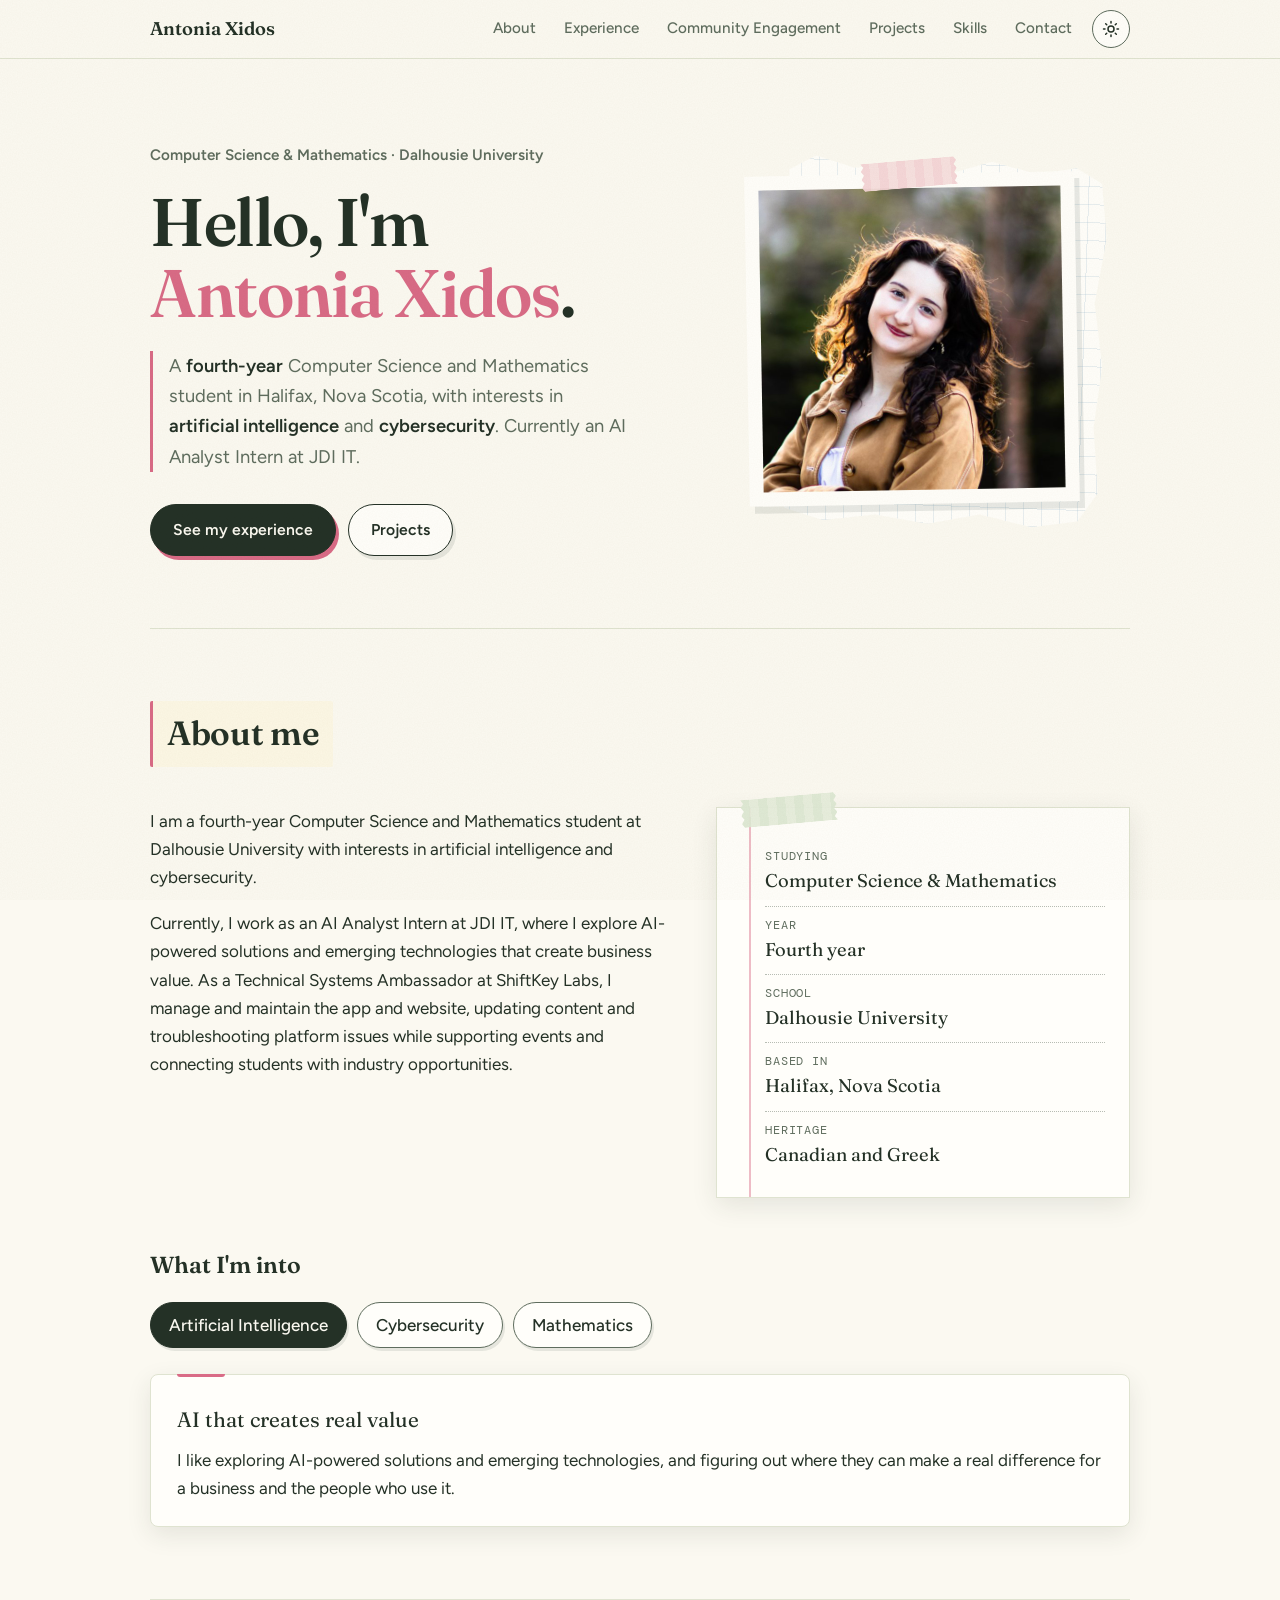
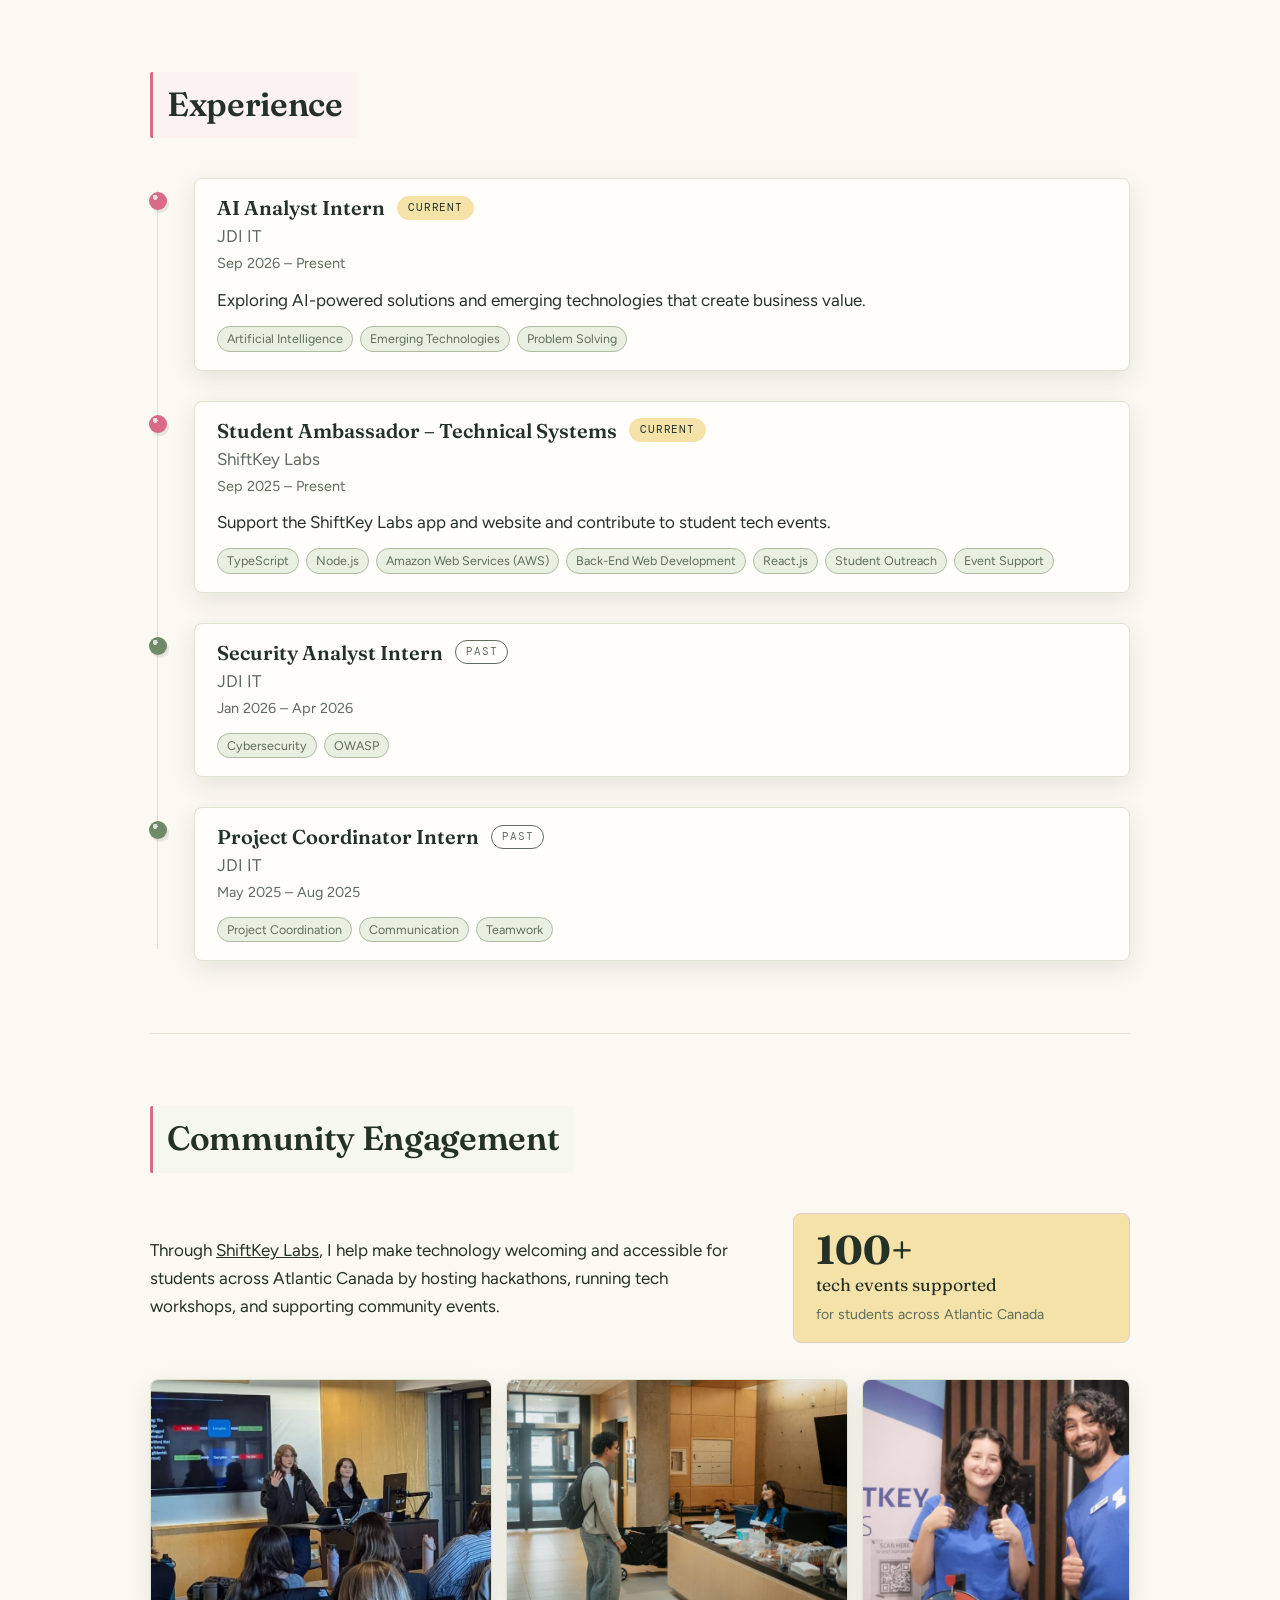
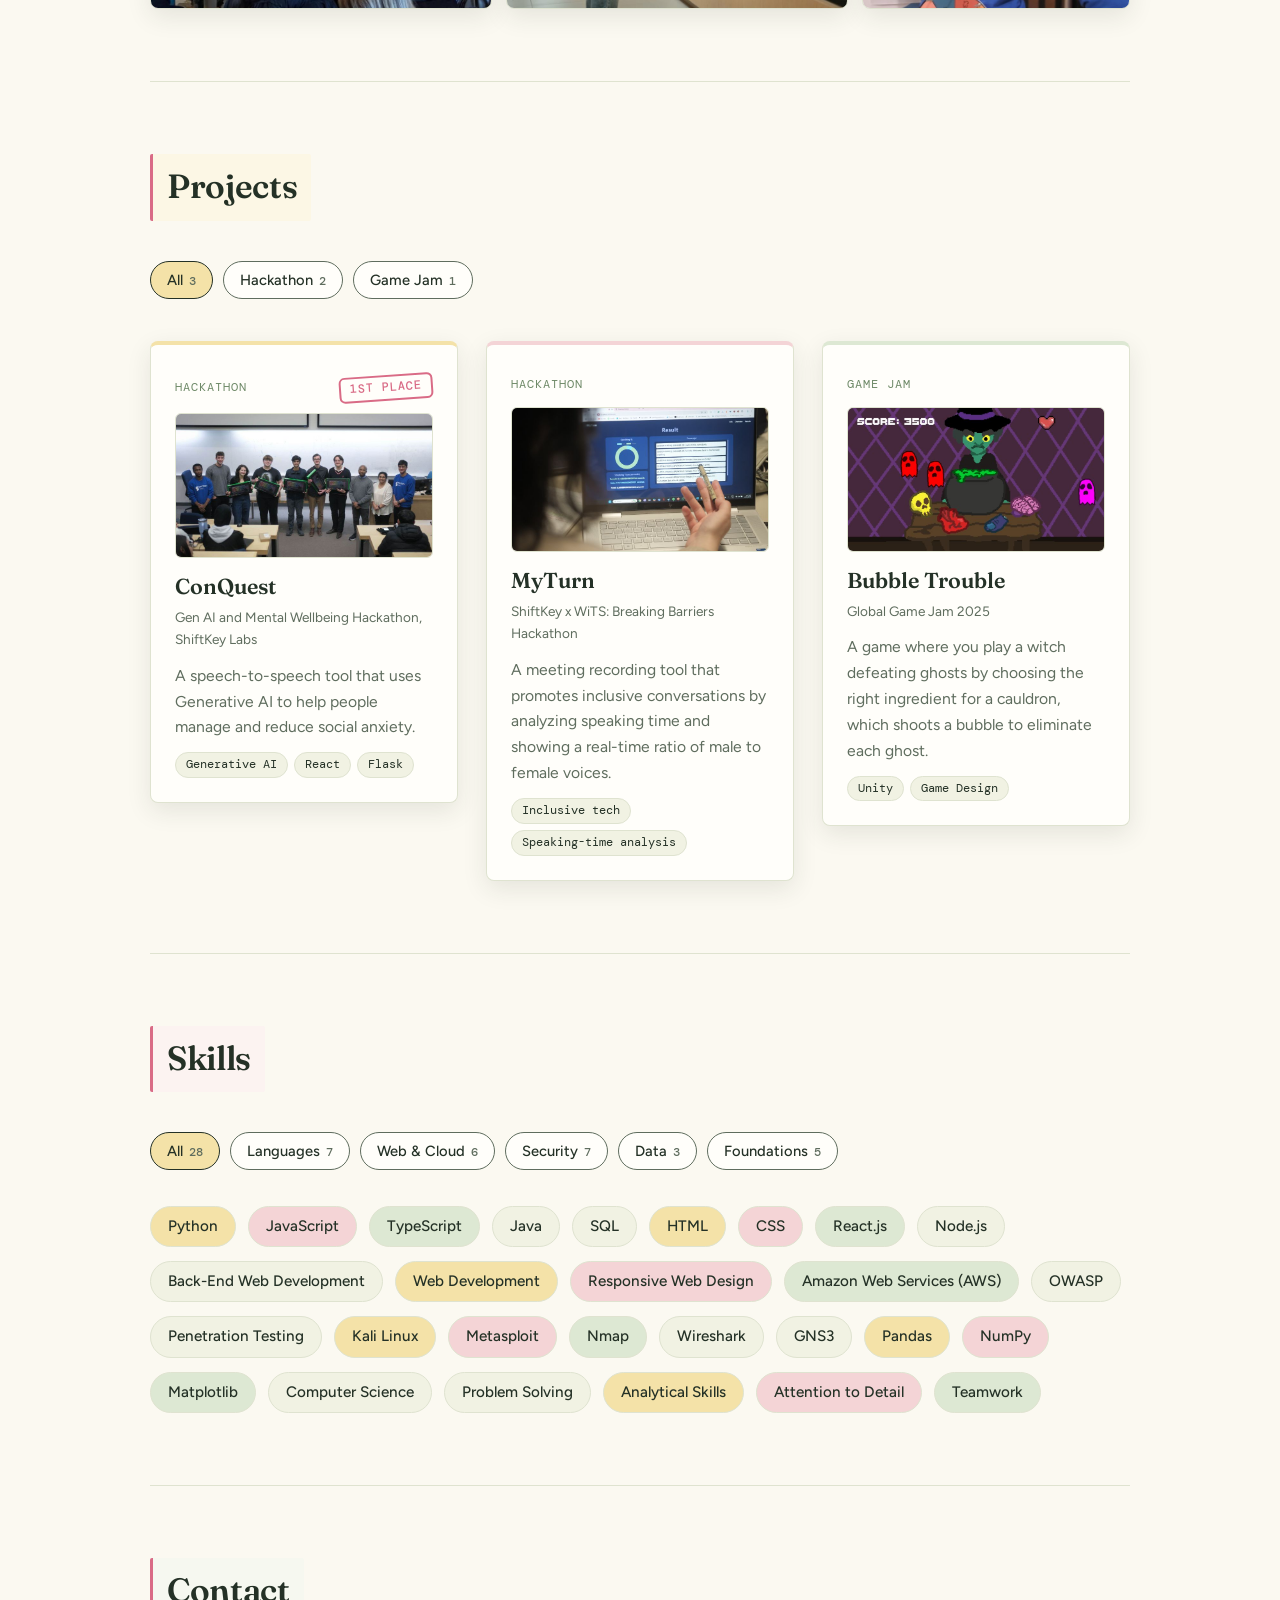
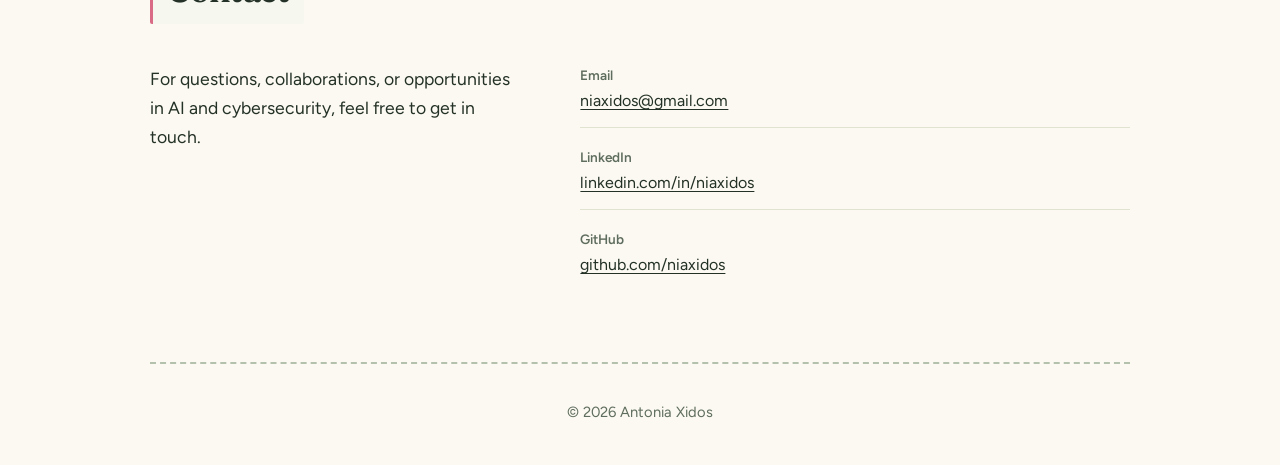
==== commit 9574bbb2: "Update dates for Student Ambassador role" ====
--- a/index.html
+++ b/index.html
@@ -390,7 +390,7 @@
   /* ---- data (edit these) ---- */
   var jobs = [
     { now: true, role: 'AI Analyst Intern', org: 'JDI IT', dates: 'Sep 2026 – Present', desc: 'Exploring AI-powered solutions and emerging technologies that create business value.', skills: ['Artificial Intelligence', 'Emerging Technologies', 'Problem Solving'] },
-    { now: true, role: 'Student Ambassador – Technical Systems', org: 'ShiftKey Labs', dates: 'Jan 2026 – Present', desc: 'Support the ShiftKey Labs app and website and contribute to student tech events.', skills: ['TypeScript', 'Node.js', 'Amazon Web Services (AWS)', 'Back-End Web Development', 'React.js', 'Student Outreach', 'Event Support'] },
+    { now: true, role: 'Student Ambassador – Technical Systems', org: 'ShiftKey Labs', dates: 'Sep 2025 – Present', desc: 'Support the ShiftKey Labs app and website and contribute to student tech events.', skills: ['TypeScript', 'Node.js', 'Amazon Web Services (AWS)', 'Back-End Web Development', 'React.js', 'Student Outreach', 'Event Support'] },
     { now: false, role: 'Security Analyst Intern', org: 'JDI IT', dates: 'Jan 2026 – Apr 2026', desc: '', skills: ['Cybersecurity', 'OWASP'] },
     { now: false, role: 'Project Coordinator Intern', org: 'JDI IT', dates: 'May 2025 – Aug 2025', desc: '', skills: ['Project Coordination', 'Communication', 'Teamwork'] }
   ];
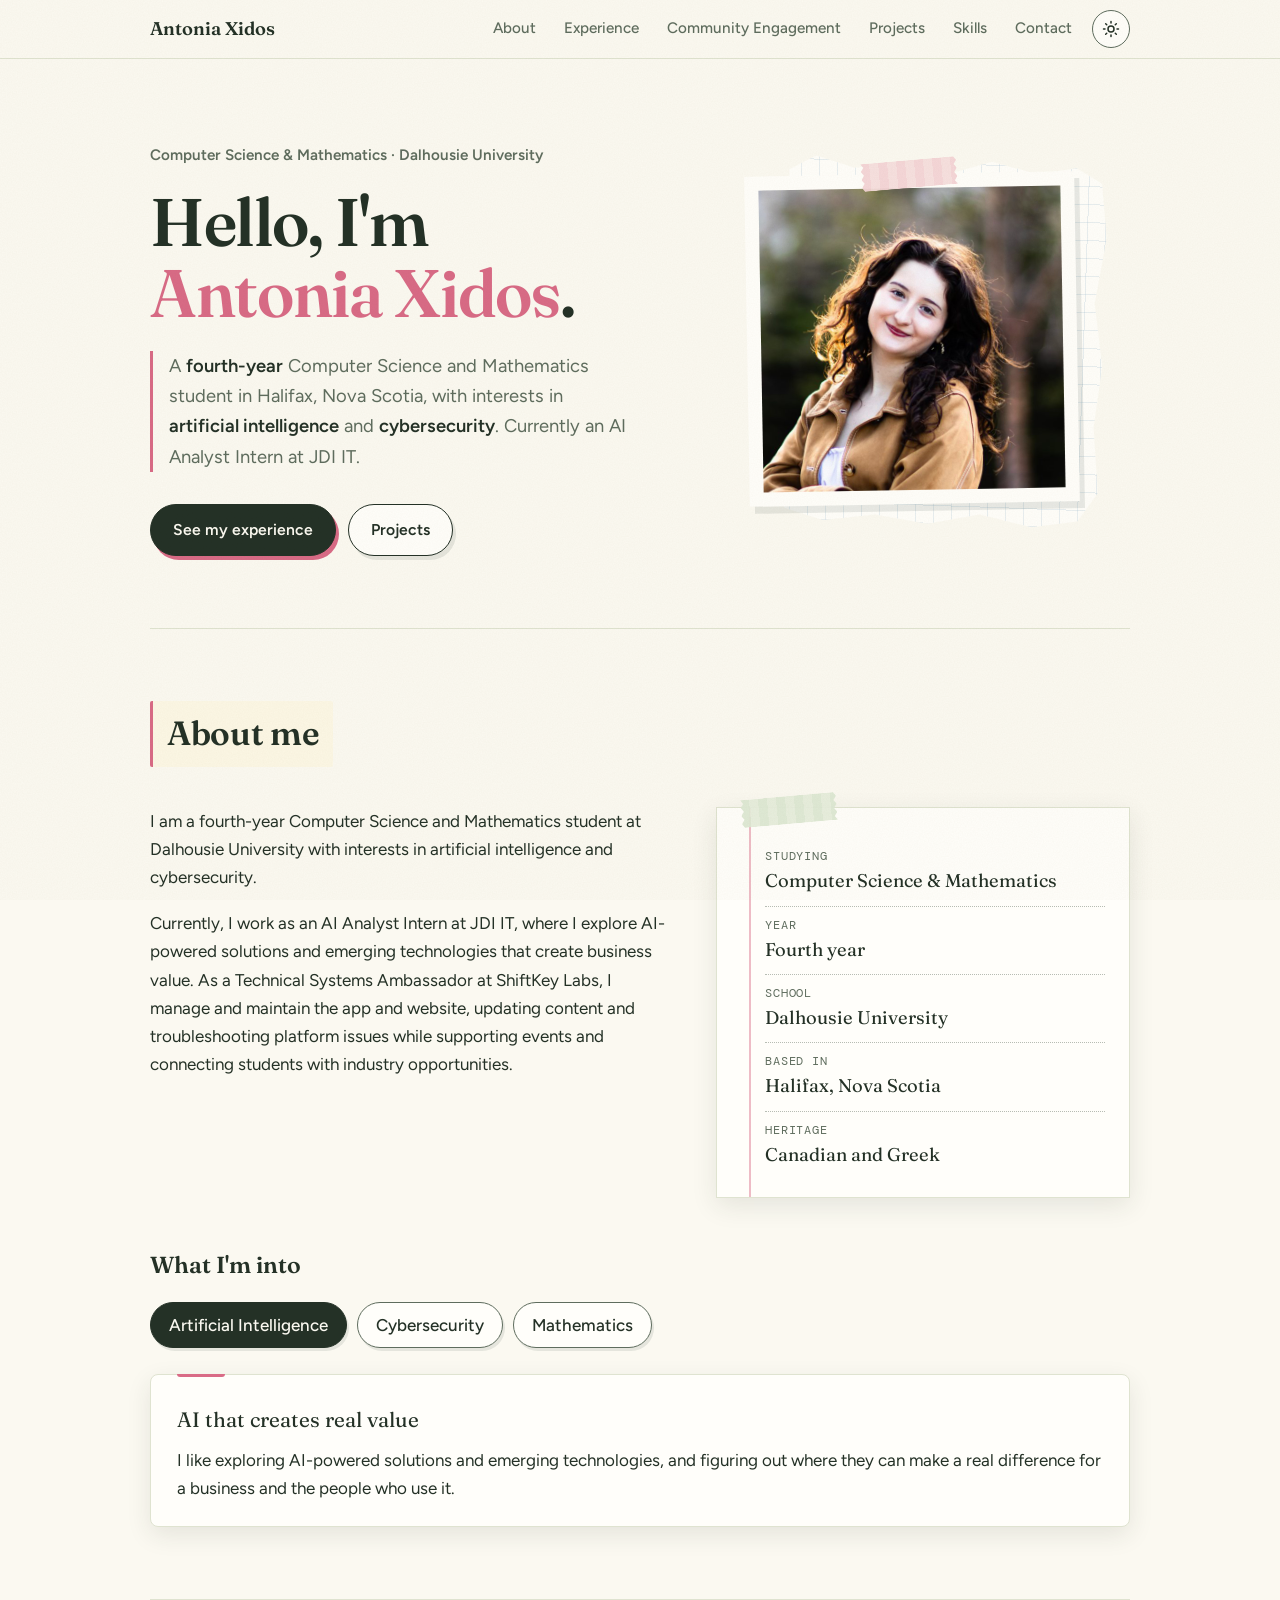
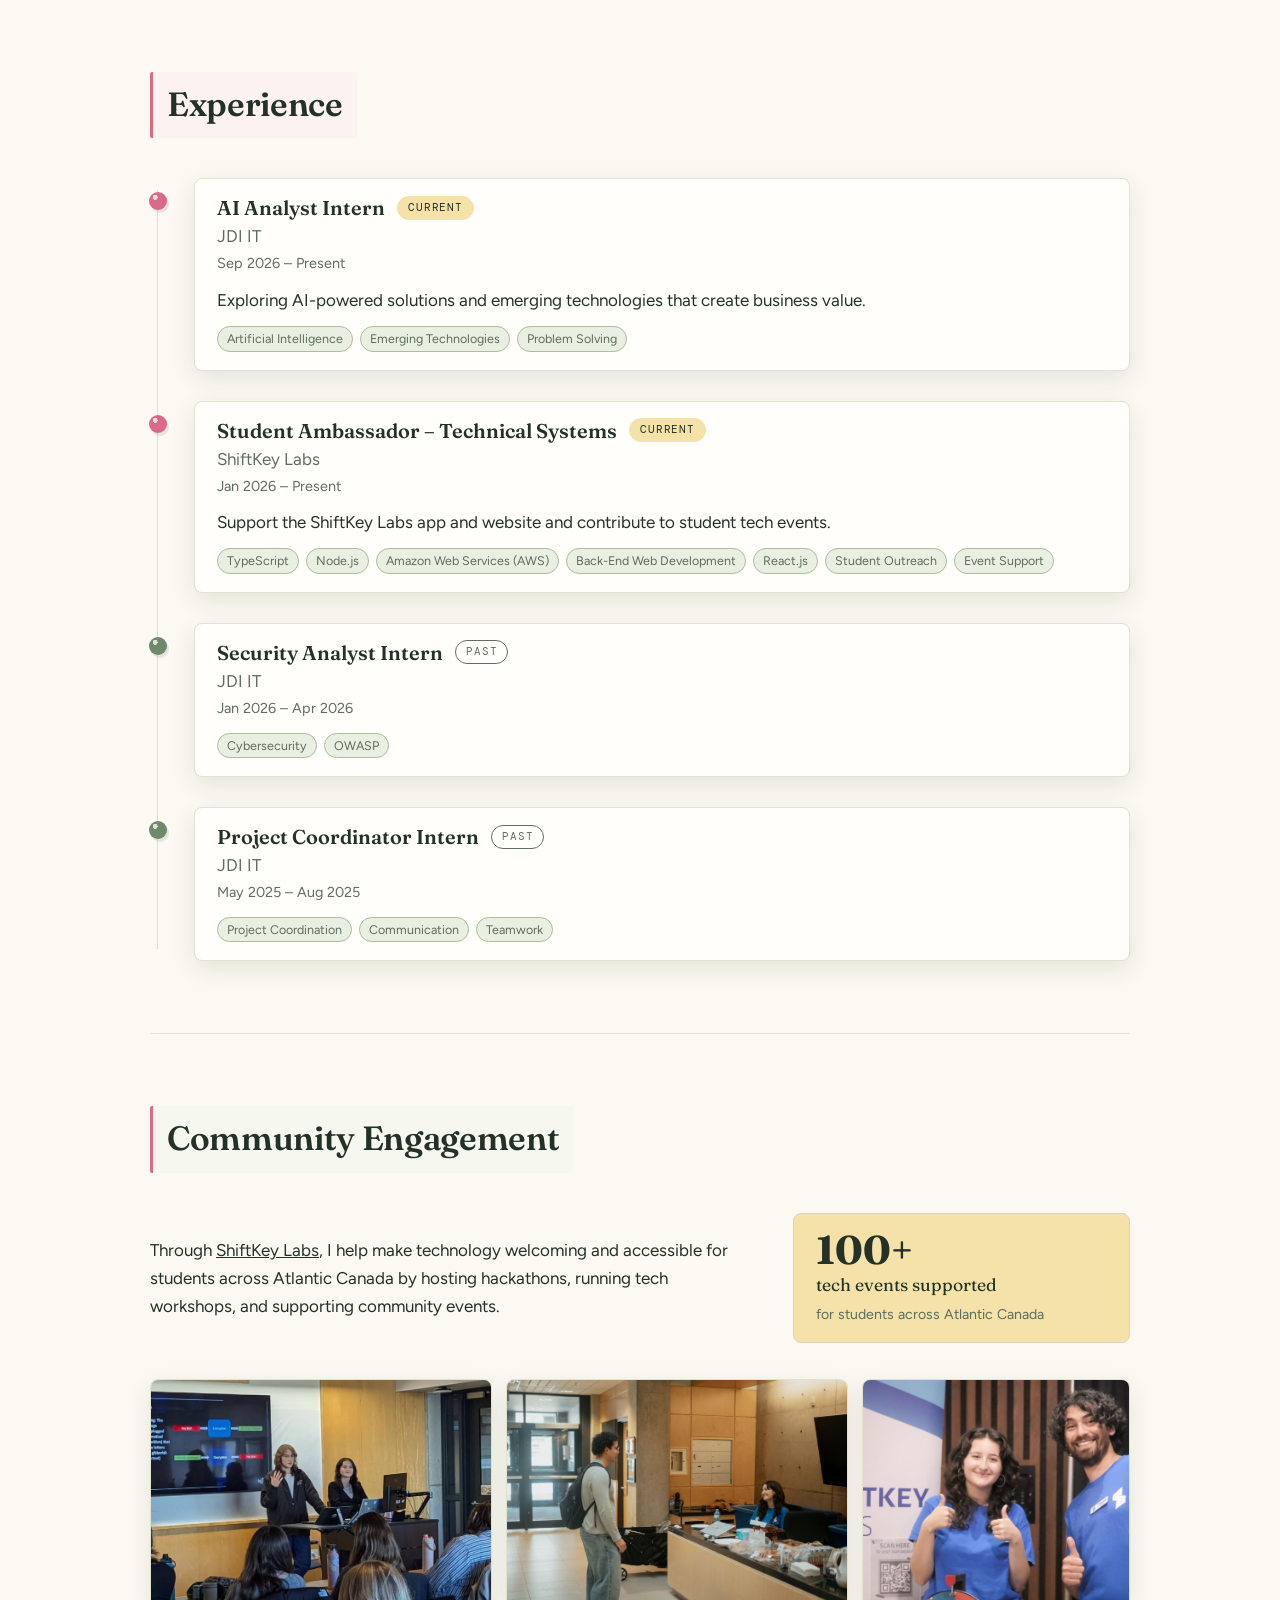
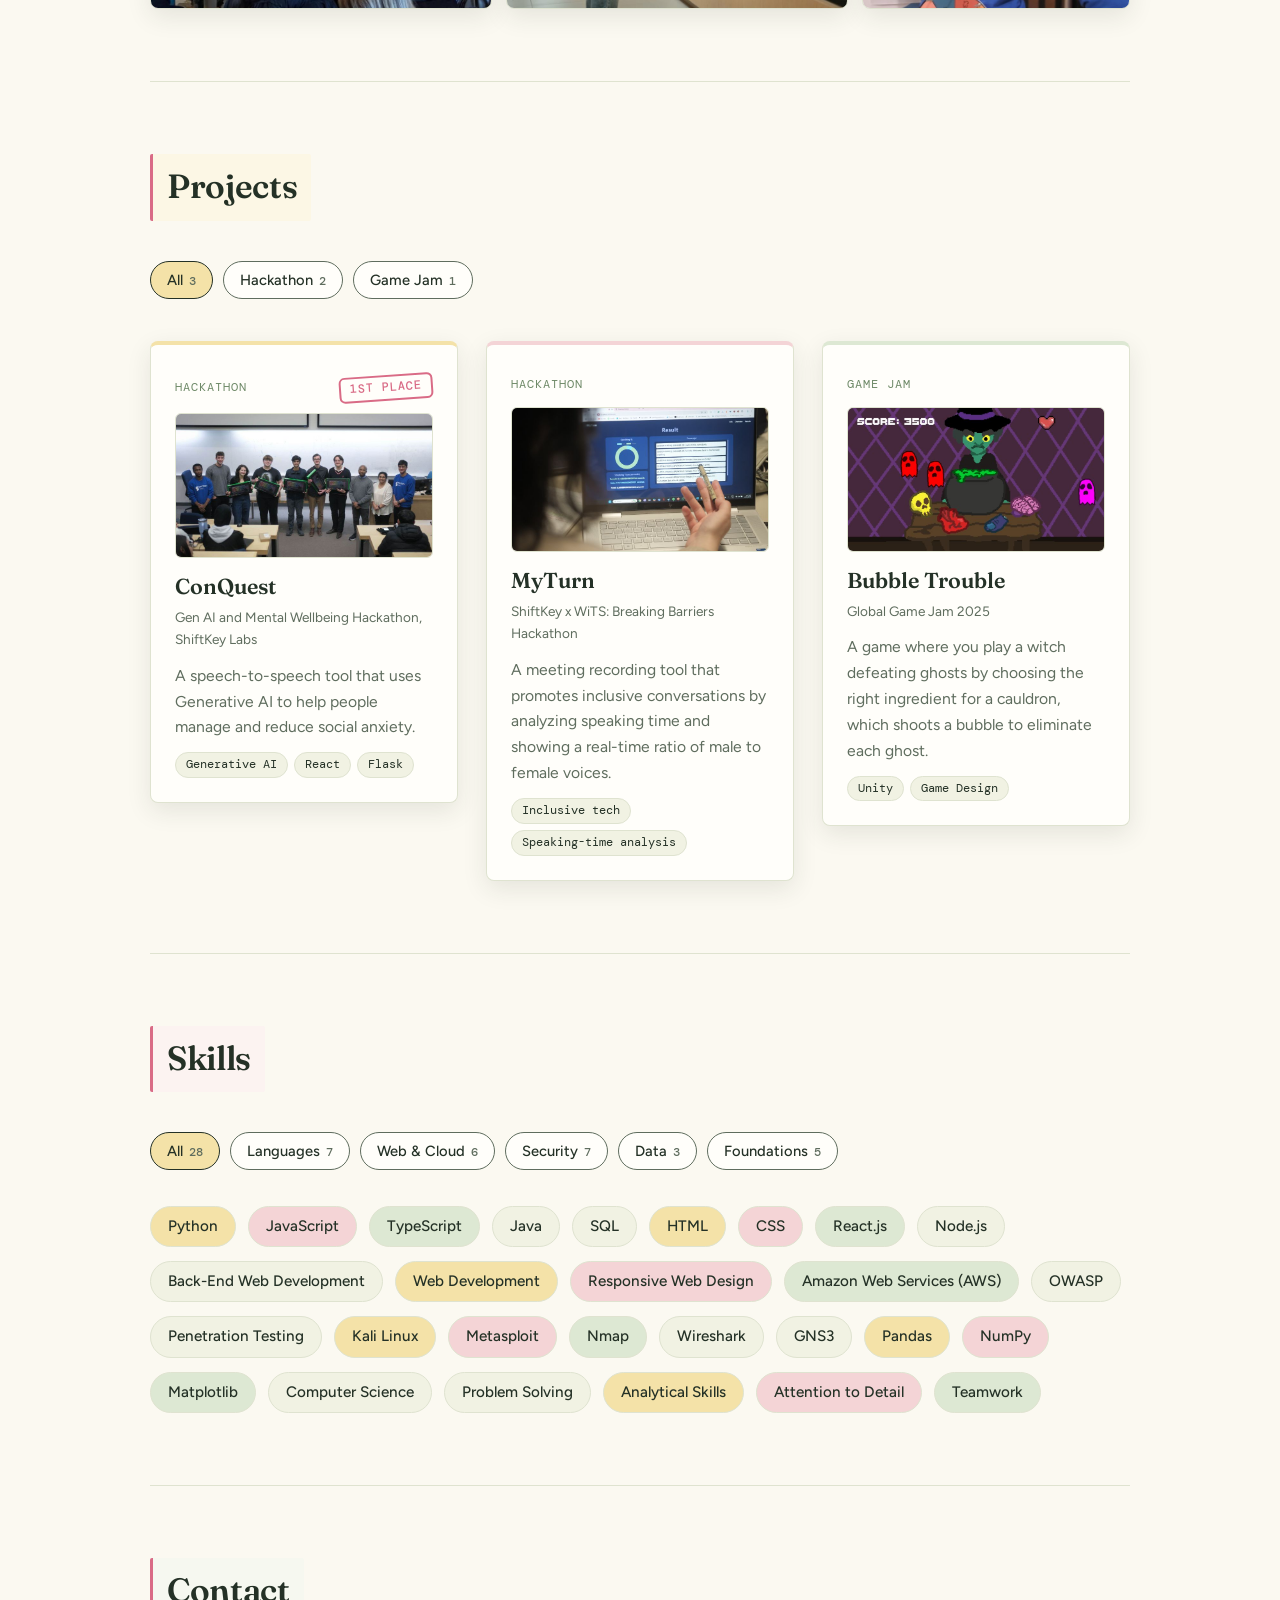
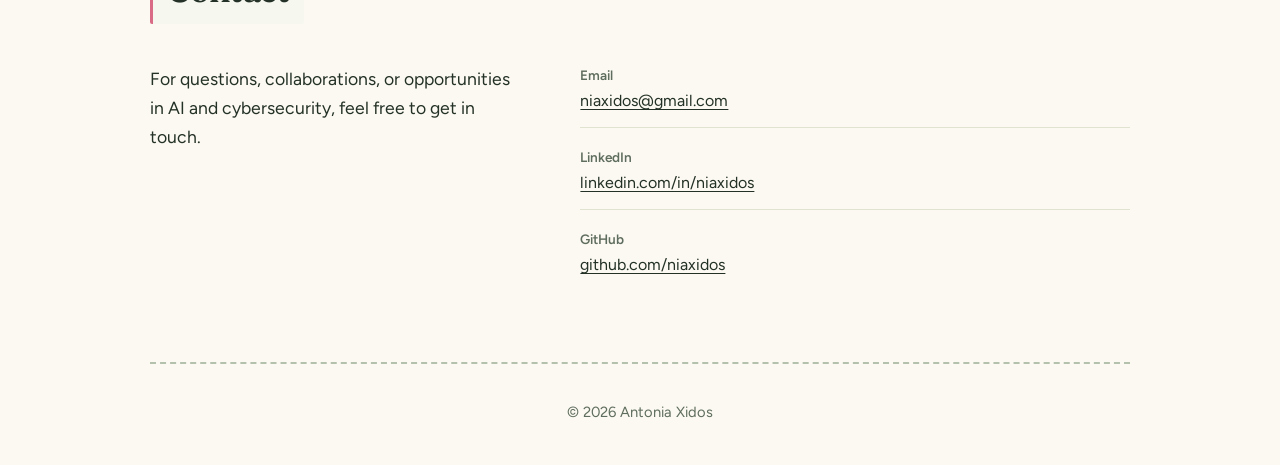
==== commit 6d3719d8: "Rename Antonia Xidos Portfolio.html to index.html" ====
--- a/index.html
+++ b/index.html
@@ -1,277 +1,14 @@
-<!doctype html><html><head><meta charset=utf8><meta name=viewport content="width=device-width,initial-scale=1,viewport-fit=cover"><style>:root{color-scheme:light;box-sizing:border-box;padding-top:env(safe-area-inset-top,0px);padding-bottom:env(safe-area-inset-bottom,0px)}html{scroll-padding-top:env(safe-area-inset-top,0px)}body{margin:0;padding:0;font:14px -apple-system,BlinkMacSystemFont,sans-serif;background:#fff;color:#000}img{max-width:100%}[hidden]:not([hidden=until-found i]){display:none!important}</style></head><body>
-<title>Antonia Xidos Portfolio</title>
-<meta name="claude:viewport-fit-sides" content="cover">
-<link rel="stylesheet" href="https://fonts.googleapis.com/css2?family=Fraunces:ital,opsz,wght@0,9..144,400;0,9..144,600;1,9..144,400&family=Figtree:wght@400;500;600&family=Caveat:wght@600&family=DM+Mono:wght@400;500&display=swap">
-<style>
-/* Layout: an airy portfolio with paper-inspired headings, cards, and a polaroid. */
-:root {
-  --paper: #fbf9f1;
-  --paper-2: #f1f2e3;
-  --card: #fffefa;
-  --ink: #243126;
-  --ink-soft: #5f6d5e;
-  --sage: #6f8a68;
-  --sage-soft: #dde8d3;
-  --berry: #d96b86;
-  --butter: #f4e2a8;
-  --blush: #f4d4d6;
-  --sky: #8fb0c8;
-  --line: #dfe3d0;
-  --shadow: rgba(36, 49, 38, .1);
-  --grain: .18;
-  --font-display: "Fraunces", Georgia, serif;
-  --font-body: "Figtree", "Helvetica Neue", Arial, sans-serif;
-  --font-hand: "Caveat", "Segoe Script", cursive;
-  --font-code: "DM Mono", "Courier New", monospace;
-}
-@media (prefers-color-scheme: dark) {
-  :root:not([data-theme="light"]) {
-    --paper: #151c16; --paper-2: #1d261e; --card: #1f2a21; --ink: #ece9d8; --ink-soft: #aebaa4;
-    --sage: #98b08b; --sage-soft: #2a3a2c; --berry: #f0a4b5; --butter: #6a5f33; --blush: #5a3a43;
-    --sky: #6f93ad; --line: #2c3a2e; --shadow: rgba(0, 0, 0, .45);
-    --grain: .08;
-    color-scheme: dark;
-  }
-}
-:root[data-theme="dark"] {
-  --paper: #151c16; --paper-2: #1d261e; --card: #1f2a21; --ink: #ece9d8; --ink-soft: #aebaa4;
-  --sage: #98b08b; --sage-soft: #2a3a2c; --berry: #f0a4b5; --butter: #6a5f33; --blush: #5a3a43;
-  --sky: #6f93ad; --line: #2c3a2e; --shadow: rgba(0, 0, 0, .45);
-  --grain: .08;
-  color-scheme: dark;
-}
-
-* { box-sizing: border-box; }
-html { scroll-behavior: smooth; overflow-x: clip; }
-body {
-  background: var(--paper); color: var(--ink);
-  font-family: var(--font-body); font-size: 17px; line-height: 1.65; overflow-x: clip;
-  padding-left: max(16px, env(safe-area-inset-left, 0px));
-  padding-right: max(16px, env(safe-area-inset-right, 0px));
-  padding-block: 0 40px;
-}
-body::before { content: ""; position: fixed; inset: 0 0 auto; height: env(safe-area-inset-top, 0px); z-index: 20; background: var(--paper); }
-body::after {
-  content: ""; position: fixed; inset: 0; pointer-events: none; z-index: 30; opacity: var(--grain); mix-blend-mode: multiply;
-  background-image: url("data:image/svg+xml,%3Csvg xmlns='http://www.w3.org/2000/svg' width='160' height='160'%3E%3Cfilter id='n'%3E%3CfeTurbulence type='fractalNoise' baseFrequency='.8' numOctaves='2' stitchTiles='stitch'/%3E%3CfeColorMatrix values='0 0 0 0 .4 0 0 0 0 .34 0 0 0 0 .2 0 0 0 .35 0'/%3E%3C/filter%3E%3Crect width='100%25' height='100%25' filter='url(%23n)'/%3E%3C/svg%3E");
-}
-:root[data-theme="dark"] body::after { mix-blend-mode: normal; }
-@media (prefers-color-scheme: dark) { :root:not([data-theme="light"]) body::after { mix-blend-mode: normal; } }
-a { color: inherit; }
-button { font: inherit; color: inherit; cursor: pointer; }
-:focus-visible { outline: 3px solid var(--berry); outline-offset: 3px; border-radius: 6px; }
-.wrap { max-width: 980px; margin: 0 auto; position: relative; }
-.defs { position: absolute; width: 0; height: 0; overflow: hidden; }
-.deco { position: absolute; pointer-events: none; user-select: none; }
-.petal {
-  position: fixed; width: 8px; height: 11px; border-radius: 100% 0 100% 0; background: var(--pc); pointer-events: none; z-index: 50;
-  margin: -5px 0 0 -4px; opacity: .85; will-change: transform, opacity; animation: fall var(--dur) ease-out forwards;
-}
-@keyframes fall { to { transform: translate(var(--dx), var(--dy)) rotate(var(--rot)) scale(.5); opacity: 0; } }
-
-/* washi tape (shared) */
-.tape {
-  background: repeating-linear-gradient(90deg, var(--tc, var(--butter)) 0 9px, color-mix(in srgb, var(--tc, var(--butter)) 72%, var(--paper)) 9px 18px);
-  clip-path: polygon(0 0, 3% 14%, 0 28%, 3% 42%, 0 57%, 3% 71%, 0 86%, 3% 100%, 100% 100%, 97% 86%, 100% 71%, 97% 57%, 100% 42%, 97% 28%, 100% 14%, 97% 0);
-}
-.tape { position: absolute; width: 96px; height: 28px; z-index: 3; opacity: .94; pointer-events: none; }
-
-/* top bar */
-.bar {
-  position: sticky; top: env(safe-area-inset-top, 0px); z-index: 10; background: var(--paper);
-  border-bottom: 1px solid var(--line);
-  margin-inline: calc(-1 * max(16px, env(safe-area-inset-left, 0px)));
-  padding-inline: max(16px, env(safe-area-inset-left, 0px));
-}
-.bar .wrap { display: flex; align-items: center; justify-content: space-between; gap: 16px; padding-block: 10px; }
-.mark { font-family: var(--font-display); font-weight: 600; font-size: 1.15rem; text-decoration: none; white-space: nowrap; display: inline-flex; align-items: center; gap: 8px; }
-.bar nav { display: flex; gap: 4px; flex-wrap: wrap; justify-content: flex-end; align-items: center; }
-.bar nav a { text-decoration: none; font-size: .95rem; font-weight: 500; padding: 6px 12px; border-radius: 999px; color: var(--ink-soft); transition: background .2s, color .2s, transform .2s; }
-.bar nav a:hover { color: var(--ink); background: var(--blush); }
-.bar nav a[aria-current="true"] { color: var(--ink); background: var(--butter); }
-.theme { width: 38px; height: 38px; border-radius: 50%; border: 1.5px solid var(--ink-soft); background: var(--card); display: grid; place-items: center; margin-left: 4px; }
-.theme svg { width: 18px; height: 18px; }
-.theme .moon { display: none; }
-:root[data-theme="dark"] .theme .sun { display: none; }
-:root[data-theme="dark"] .theme .moon { display: block; }
-@media (prefers-color-scheme: dark) {
-  :root:not([data-theme="light"]) .theme .sun { display: none; }
-  :root:not([data-theme="light"]) .theme .moon { display: block; }
-}
-
-/* hero */
-.hero { display: grid; grid-template-columns: minmax(0, 1.1fr) minmax(0, 1fr); gap: 64px; align-items: center; padding-block: 84px 72px; }
-.hero-copy { position: relative; }
-.eyebrow { font-size: .95rem; font-weight: 600; color: var(--ink-soft); margin: 0 0 18px; }
-h1 { font-family: var(--font-display); font-weight: 600; font-size: clamp(2.6rem, 7vw, 4.2rem); line-height: 1.06; margin: 0 0 22px; letter-spacing: -0.02em; text-wrap: balance; }
-h1 .hl { color: var(--berry); }
-.lede { font-size: 1.15rem; color: var(--ink-soft); max-width: 46ch; margin: 0 0 32px; padding-left: 16px; border-left: 3px solid var(--berry); }
-.lede strong { color: var(--ink); font-weight: 600; }
-.cta { display: flex; flex-wrap: wrap; gap: 12px; }
-.btn { display: inline-flex; align-items: center; gap: 8px; padding: 12px 22px; border-radius: 999px; font-weight: 600; font-size: .98rem; text-decoration: none; border: 1.5px solid var(--ink); transition: transform .15s; }
-.btn.solid { background: var(--ink); color: var(--paper); box-shadow: 3px 4px 0 var(--berry); }
-.btn.ghost { background: var(--card); box-shadow: 3px 4px 0 var(--shadow); }
-.btn:hover { transform: translateY(-2px); }
-
-.collage { position: relative; isolation: isolate; justify-self: center; width: min(100%, 330px); padding-block: 14px 34px; }
-.scrap {
-  position: absolute; inset: 0 -26px 14px 30px; z-index: -1; transform: rotate(2deg);
-  background:
-    repeating-linear-gradient(0deg, color-mix(in srgb, var(--sky) 20%, transparent) 0 1px, transparent 1px 18px),
-    repeating-linear-gradient(90deg, color-mix(in srgb, var(--sky) 20%, transparent) 0 1px, transparent 1px 18px),
-    var(--card);
-  clip-path: polygon(2% 4%, 10% 0, 22% 3%, 35% 1%, 50% 4%, 64% 0, 78% 3%, 90% 1%, 98% 5%, 100% 20%, 97% 38%, 100% 55%, 98% 72%, 100% 90%, 94% 98%, 80% 100%, 64% 97%, 48% 100%, 32% 98%, 16% 100%, 4% 97%, 0 80%, 3% 62%, 0 44%, 2% 26%);
-}
-.polaroid { position: relative; margin: 0; background: var(--card); padding: 14px; transform: rotate(-1deg); box-shadow: 5px 7px 0 var(--shadow); transition: transform .3s; }
-.polaroid:hover { transform: rotate(0) scale(1.01); }
-.polaroid img { width: 100%; aspect-ratio: 1 / 1; object-fit: cover; object-position: 50% 30%; display: block; }
-.polaroid .tape { left: 50%; top: -14px; margin-left: -48px; transform: rotate(-4deg); --tc: var(--blush); }
-
-/* sections */
-section { position: relative; padding-block: 72px; border-top: 1px solid var(--line); scroll-margin-top: 56px; }
-section:nth-of-type(3n + 1) { --hc: var(--butter); }
-section:nth-of-type(3n + 2) { --hc: var(--blush); }
-section:nth-of-type(3n) { --hc: var(--sage-soft); }
-.head { display: flex; align-items: center; gap: 14px; margin-bottom: 40px; flex-wrap: wrap; }
-h2 {
-  display: inline-block; margin: 0; padding: 5px 14px 6px;
-  background: color-mix(in srgb, var(--hc, var(--butter)) 26%, var(--card));
-  border-left: 3px solid var(--berry); border-radius: 2px;
-  font-family: var(--font-display); font-weight: 600; font-size: clamp(1.6rem, 4.5vw, 2.1rem); letter-spacing: -0.01em; text-wrap: balance;
-}
-.head .deco { position: static; margin-left: auto; width: 54px; height: 54px; }
-
-.about { display: grid; grid-template-columns: minmax(0, 1.25fr) minmax(0, 1fr); gap: 48px; align-items: stretch; }
-.about p { margin: 0 0 18px; max-width: 58ch; }
-.about-interests { margin-top: 48px; }
-.about-interests h3 { margin: 0 0 18px; font-family: var(--font-display); font-size: 1.45rem; font-weight: 600; }
-.notecard ul { margin: 0; padding: 0; list-style: none; }
-.notecard { position: relative; height: 100%; margin: 0; padding: 30px 24px 18px 48px; background: var(--card); border: 1px solid var(--line); box-shadow: 0 8px 24px var(--shadow);
-  background-image: linear-gradient(90deg, transparent 32px, color-mix(in srgb, var(--berry) 45%, transparent) 32px 34px, transparent 34px); }
-.notecard .tape { left: 24px; top: -12px; --tc: var(--sage-soft); transform: rotate(-5deg); }
-.notecard li { display: flex; flex-direction: column; padding: 9px 0; border-bottom: 1.5px dotted color-mix(in srgb, var(--ink-soft) 45%, transparent); }
-.notecard li:last-child { border-bottom: none; }
-.notecard .k { font-family: var(--font-code); font-size: .72rem; letter-spacing: .08em; text-transform: uppercase; color: var(--ink-soft); }
-.notecard .v { font-family: var(--font-display); font-size: 1.15rem; }
-
-/* experience: pinned index cards on a string */
-.timeline { list-style: none; margin: 0; padding: 0; position: relative; width: 100%; }
-.timeline::before { content: ""; position: absolute; left: 7px; top: 12px; bottom: 12px; width: 1px; background: var(--line); }
-.job { position: relative; padding: 0 0 30px 44px; min-width: 0; }
-.job:last-child { padding-bottom: 0; }
-.job::before {
-  content: ""; position: absolute; left: -1px; top: 14px; width: 18px; height: 18px; border-radius: 50%; z-index: 1;
-  background: radial-gradient(circle at 34% 30%, rgba(255, 255, 255, .75) 0 14%, transparent 15%), var(--sage); box-shadow: 2px 3px 0 var(--shadow);
-}
-.job.now::before { background: radial-gradient(circle at 34% 30%, rgba(255, 255, 255, .75) 0 14%, transparent 15%), var(--berry); }
-.job .body { background: var(--card); padding: 16px 22px 18px; border: 1px solid var(--line); border-radius: 8px; box-shadow: 0 8px 24px var(--shadow); transition: transform .2s, box-shadow .2s; }
-.job .body:hover { transform: translateY(-2px); box-shadow: 0 12px 28px var(--shadow); }
-.job .top { display: flex; flex-wrap: wrap; align-items: center; gap: 4px 12px; }
-.job h3 { font-family: var(--font-display); font-weight: 600; font-size: 1.25rem; line-height: 1.25; margin: 0; }
-.badge { font-family: var(--font-code); font-size: .68rem; letter-spacing: .08em; text-transform: uppercase; padding: 2px 10px; border-radius: 999px; border: 1.5px solid var(--ink-soft); color: var(--ink-soft); }
-.now .badge { background: var(--butter); border-color: var(--butter); color: var(--ink); }
-.job .org { margin: 2px 0 0; color: var(--ink-soft); }
-.job .date { margin: 2px 0 0; color: var(--ink-soft); font-size: .9rem; }
-.job .desc { margin: 10px 0 0; max-width: 60ch; }
-.job-skills { display: flex; flex-wrap: wrap; gap: 7px; margin-top: 12px; }
-.job-skills span { padding: 3px 9px; border: 1px solid color-mix(in srgb, var(--sage) 45%, var(--line)); border-radius: 999px; background: color-mix(in srgb, var(--sage-soft) 65%, var(--card)); color: var(--ink-soft); font-size: .78rem; line-height: 1.4; }
-
-/* community engagement */
-.volunteer-intro { display: grid; grid-template-columns: minmax(0, 1.25fr) minmax(220px, .7fr); gap: 40px; align-items: center; width: 100%; margin-bottom: 36px; }
-.volunteer-intro > p { margin: 0; max-width: 60ch; }
-.volunteer-stat { display: flex; flex-direction: column; padding: 16px 22px; background: var(--butter); border: 1px solid color-mix(in srgb, var(--berry) 16%, var(--line)); border-radius: 8px; }
-.volunteer-stat strong { font-family: var(--font-display); font-size: 2.5rem; line-height: 1; }
-.volunteer-stat span { font-family: var(--font-display); font-size: 1.1rem; }
-.volunteer-stat small { margin-top: 4px; color: var(--ink-soft); }
-.volunteer-gallery { display: grid; grid-template-columns: 1.15fr 1.15fr .9fr; gap: 14px; width: 100%; margin: 0; }
-.volunteer-gallery figure { min-width: 0; height: 230px; margin: 0; overflow: hidden; background: var(--card); border: 1px solid var(--line); border-radius: 8px; box-shadow: 0 8px 24px var(--shadow); }
-.volunteer-gallery img { display: block; width: 100%; height: 100%; object-fit: cover; }
-.volunteer-gallery figure:last-child img { object-position: center 35%; }
-
-/* interests */
-.tabs { display: flex; flex-wrap: wrap; gap: 10px; margin-bottom: 26px; }
-.tab { padding: 8px 18px; border-radius: 999px; border: 1.5px solid var(--ink-soft); background: var(--card); font-weight: 500; box-shadow: 2px 3px 0 var(--shadow); transition: transform .2s; }
-.tab:hover { transform: translateY(-1px); }
-.tab[aria-selected="true"] { background: var(--ink); color: var(--paper); border-color: var(--ink); }
-.panelwrap { position: relative; width: 100%; }
-.panel { --tc: var(--blush); position: relative; background: var(--card); padding: 28px 26px 24px; width: 100%; min-height: 9rem; border: 1px solid var(--line); border-radius: 8px; box-shadow: 0 8px 24px var(--shadow); }
-.panel::before { content: ""; position: absolute; left: 26px; top: -1px; width: 48px; height: 3px; background: var(--berry); border-radius: 0 0 3px 3px; }
-.panel p { margin: 0; }
-.panel .ph { font-family: var(--font-display); font-size: 1.3rem; margin: 0 0 8px; }
-
-/* projects */
-.filters { display: flex; flex-wrap: wrap; gap: 10px; margin-bottom: 32px; }
-.chip { padding: 6px 16px; border-radius: 999px; border: 1.5px solid var(--ink-soft); background: var(--card); font-size: .92rem; font-weight: 500; transition: transform .2s; }
-.chip:hover { transform: translateY(-1px); }
-.chip[aria-pressed="true"] { background: var(--butter); border-color: var(--ink); }
-.chip .n { font-family: var(--font-code); font-size: .78rem; color: var(--ink-soft); margin-left: 6px; }
-.grid { display: grid; grid-template-columns: repeat(auto-fit, minmax(min(100%, 280px), 1fr)); gap: 40px 28px; align-items: start; padding-top: 10px; }
-.card { position: relative; background: var(--card); padding: 30px 24px 24px; display: flex; flex-direction: column; gap: 12px; min-width: 0;
-  border: 1px solid var(--line); border-top: 4px solid var(--tc, var(--berry)); box-shadow: 0 8px 24px var(--shadow); border-radius: 8px; transition: transform .2s, box-shadow .2s; }
-.card:nth-child(3n + 1) { --tc: var(--butter); }
-.card:nth-child(3n + 2) { --tc: var(--blush); }
-.card:nth-child(3n) { --tc: var(--sage-soft); }
-.card:hover, .card.open { transform: translateY(-2px); box-shadow: 0 12px 28px var(--shadow); }
-.card[hidden] { display: none; }
-.card .cat { font-family: var(--font-code); font-size: .75rem; letter-spacing: .08em; text-transform: uppercase; color: var(--sage); display: flex; justify-content: space-between; align-items: center; gap: 8px; }
-.win { color: var(--berry); border: 2px solid var(--berry); border-radius: 6px; padding: 1px 9px; transform: rotate(-4deg); font-weight: 500; }
-.card h3 { font-family: var(--font-display); font-weight: 600; font-size: 1.35rem; line-height: 1.2; margin: 0; }
-.event { margin: -6px 0 0; font-size: .85rem; color: var(--ink-soft); }
-.card .blurb { margin: 0; color: var(--ink-soft); font-size: .98rem; }
-.project-image { min-width: 0; aspect-ratio: 16 / 9; margin: 0 0 4px; overflow: hidden; border: 1px solid var(--line); border-radius: 6px; background: var(--paper-2); }
-.project-image img { display: block; width: 100%; height: 100%; object-fit: cover; }
-.tags { display: flex; flex-wrap: wrap; gap: 6px; }
-.tags span { font-family: var(--font-code); font-size: .75rem; padding: 2px 10px; border-radius: 999px; background: var(--paper-2); border: 1px solid var(--line); }
-.empty { color: var(--ink-soft); margin: 0; }
-
-/* skills: stickers */
-.skills { list-style: none; margin: 0; padding: 4px 0 0; display: flex; flex-wrap: wrap; gap: 14px 12px; }
-.skills li {
-  --sk: var(--paper-2); padding: 7px 17px; border-radius: 999px; background: var(--sk); font-size: .95rem; font-weight: 500;
-  border: 1px solid var(--line); transition: background-color .2s, border-color .2s;
-}
-.skills li:nth-child(5n + 1) { --sk: var(--butter); }
-.skills li:nth-child(5n + 2) { --sk: var(--blush); }
-.skills li:nth-child(5n + 3) { --sk: var(--sage-soft); }
-.skills li:nth-child(5n + 4) { --sk: var(--paper-2); }
-.skills li:nth-child(5n) { --sk: var(--paper-2); }
-.skills li:hover { border-color: var(--ink-soft); }
-
-/* contact */
-.contact { display: grid; grid-template-columns: minmax(0, .8fr) minmax(0, 1.2fr); gap: 64px; align-items: start; }
-.contact > p { margin: 0; max-width: 40ch; font-size: 1.1rem; }
-.contact-list { display: grid; gap: 18px; }
-.contact-item { display: grid; gap: 2px; padding-bottom: 12px; border-bottom: 1px solid var(--line); }
-.contact-item:last-child { border-bottom: none; }
-.contact-item .lab { font-size: .85rem; font-weight: 600; color: var(--ink-soft); }
-.contact-item .val { font-size: 1rem; overflow-wrap: anywhere; }
-.contact-item .val a { text-underline-offset: 3px; }
-
-footer { position: relative; border-top: 2px dashed color-mix(in srgb, var(--sage) 50%, transparent); padding-top: 36px; display: flex; justify-content: center; align-items: flex-end; gap: 18px; flex-wrap: wrap; color: var(--ink-soft); font-size: .92rem; text-align: center; }
-.hide-sm { display: block; }
-
-@media (max-width: 760px) {
-  body { font-size: 16.5px; }
-  .hero { grid-template-columns: minmax(0, 1fr); gap: 56px; padding-block: 44px 56px; }
-  .collage { order: -1; width: min(76%, 290px); }
-  .scrap { inset: 0 -14px 14px 22px; }
-  .about, .contact, .volunteer-intro { grid-template-columns: minmax(0, 1fr); gap: 40px; }
-  .volunteer-gallery { grid-template-columns: repeat(2, minmax(0, 1fr)); }
-  .volunteer-gallery figure { height: clamp(150px, 46vw, 220px); }
-  .volunteer-gallery figure:last-child { grid-column: 1 / -1; justify-self: center; width: min(100%, 280px); height: 300px; }
-  section { padding-block: 56px; }
-  .bar .wrap { flex-wrap: wrap; }
-  .bar nav a { padding: 6px 10px; }
-  .hide-sm { display: none; }
-  .head .deco { width: 44px; height: 44px; }
-}
-@media (prefers-reduced-motion: reduce) {
-  html { scroll-behavior: auto; }
-  .more, .card, .btn, .toggle svg, .polaroid, .skills li, .job .body, .tab, .chip, .bar nav a { transition: none; }
-  .skills li:hover { animation: none; }
-}
-</style>
-
+<!doctype html>
+<html lang="en">
+<head>
+  <meta charset="utf-8">
+  <meta name="viewport" content="width=device-width, initial-scale=1, viewport-fit=cover">
+  <meta name="claude:viewport-fit-sides" content="cover">
+  <title>Antonia Xidos Portfolio</title>
+  <link rel="stylesheet" href="https://fonts.googleapis.com/css2?family=Fraunces:ital,opsz,wght@0,9..144,400;0,9..144,600;1,9..144,400&family=Figtree:wght@400;500;600&family=Caveat:wght@600&family=DM+Mono:wght@400;500&display=swap">
+  <link rel="stylesheet" href="portfolio.css">
+</head>
+<body>
 <header class="bar">
   <div class="wrap">
     <a class="mark" href="#top">Antonia Xidos</a>
@@ -385,212 +122,6 @@
   </footer>
 </div>
 
-<script>
-(function () {
-  /* ---- data (edit these) ---- */
-  var jobs = [
-    { now: true, role: 'AI Analyst Intern', org: 'JDI IT', dates: 'Sep 2026 – Present', desc: 'Exploring AI-powered solutions and emerging technologies that create business value.', skills: ['Artificial Intelligence', 'Emerging Technologies', 'Problem Solving'] },
-    { now: true, role: 'Student Ambassador – Technical Systems', org: 'ShiftKey Labs', dates: 'Sep 2025 – Present', desc: 'Support the ShiftKey Labs app and website and contribute to student tech events.', skills: ['TypeScript', 'Node.js', 'Amazon Web Services (AWS)', 'Back-End Web Development', 'React.js', 'Student Outreach', 'Event Support'] },
-    { now: false, role: 'Security Analyst Intern', org: 'JDI IT', dates: 'Jan 2026 – Apr 2026', desc: '', skills: ['Cybersecurity', 'OWASP'] },
-    { now: false, role: 'Project Coordinator Intern', org: 'JDI IT', dates: 'May 2025 – Aug 2025', desc: '', skills: ['Project Coordination', 'Communication', 'Teamwork'] }
-  ];
-  var interests = [
-    { id: 'ai', name: 'Artificial Intelligence', title: 'AI that creates real value', text: 'I like exploring AI-powered solutions and emerging technologies, and figuring out where they can make a real difference for a business and the people who use it.' },
-    { id: 'sec', name: 'Cybersecurity', title: 'Thinking like an attacker', text: 'Understanding how systems break is the best way to learn how to protect them. I enjoy learning about encryption, safe authentication and how small mistakes become big holes.' },
-    { id: 'math', name: 'Mathematics', title: 'The reasoning underneath', text: 'Studying mathematics alongside computer science sharpens how I approach problems: break them down, prove why something works, then build it.' }
-  ];
-  var projects = [
-    {
-      cat: 'Hackathon', badge: '1st place', title: 'ConQuest', event: 'Gen AI and Mental Wellbeing Hackathon, ShiftKey Labs',
-      blurb: 'A speech-to-speech tool that uses Generative AI to help people manage and reduce social anxiety.',
-      image: 'project-images/conquest.png', imageAlt: 'ConQuest team presenting the project to judges at a student hackathon',
-      tags: ['Generative AI', 'React', 'Flask']
-    },
-    {
-      cat: 'Hackathon', title: 'MyTurn', event: 'ShiftKey x WiTS: Breaking Barriers Hackathon',
-      blurb: 'A meeting recording tool that promotes inclusive conversations by analyzing speaking time and showing a real-time ratio of male to female voices.',
-      image: 'project-images/myturn.png', imageAlt: 'MyTurn app displaying speaking-time results and a meeting transcript',
-      tags: ['Inclusive tech', 'Speaking-time analysis']
-    },
-    {
-      cat: 'Game Jam', title: 'Bubble Trouble', event: 'Global Game Jam 2025',
-      blurb: 'A game where you play a witch defeating ghosts by choosing the right ingredient for a cauldron, which shoots a bubble to eliminate each ghost.',
-      image: 'project-images/bubble-trouble.png', imageAlt: 'Pixel-art gameplay from Bubble Trouble, showing a witch, ghosts, and a cauldron',
-      tags: ['Unity', 'Game Design']
-    }
-  ];
-  var skills = [
-    { g: 'Languages', items: ['Python', 'JavaScript', 'TypeScript', 'Java', 'SQL', 'HTML', 'CSS'] },
-    { g: 'Web & Cloud', items: ['React.js', 'Node.js', 'Back-End Web Development', 'Web Development', 'Responsive Web Design', 'Amazon Web Services (AWS)'] },
-    { g: 'Security', items: ['OWASP', 'Penetration Testing', 'Kali Linux', 'Metasploit', 'Nmap', 'Wireshark', 'GNS3'] },
-    { g: 'Data', items: ['Pandas', 'NumPy', 'Matplotlib'] },
-    { g: 'Foundations', items: ['Computer Science', 'Problem Solving', 'Analytical Skills', 'Attention to Detail', 'Teamwork'] }
-  ];
-  var contacts = [
-    { label: 'Email', value: 'niaxidos@gmail.com', href: 'mailto:niaxidos@gmail.com' },
-    { label: 'LinkedIn', value: 'linkedin.com/in/niaxidos', href: 'https://www.linkedin.com/in/niaxidos' },
-    { label: 'GitHub', value: 'github.com/niaxidos', href: 'https://github.com/niaxidos' }
-  ];
-
-  function el(tag, cls, html) { var e = document.createElement(tag); if (cls) e.className = cls; if (html != null) e.innerHTML = html; return e; }
-  function esc(s) { return String(s).replace(/[&<>"]/g, function (c) { return { '&': '&amp;', '<': '&lt;', '>': '&gt;', '"': '&quot;' }[c]; }); }
-
-  /* ---- theme ---- */
-  var root = document.documentElement;
-  try { var saved = localStorage.getItem('theme'); if (saved) root.setAttribute('data-theme', saved); } catch (e) {}
-  document.getElementById('theme').addEventListener('click', function () {
-    var dark = root.getAttribute('data-theme') === 'dark' ||
-      (!root.getAttribute('data-theme') && window.matchMedia('(prefers-color-scheme: dark)').matches);
-    var next = dark ? 'light' : 'dark';
-    root.setAttribute('data-theme', next);
-    try { localStorage.setItem('theme', next); } catch (e) {}
-  });
-
-  /* ---- experience ---- */
-  var tl = document.getElementById('timeline');
-  jobs.forEach(function (j) {
-    var li = el('li', 'job' + (j.now ? ' now' : ''));
-    li.innerHTML = '<div class="body"><div class="top"><h3>' + esc(j.role) + '</h3><span class="badge">' + (j.now ? 'Current' : 'Past') + '</span></div>' +
-      '<p class="org">' + esc(j.org) + '</p>' + (j.dates ? '<p class="date">' + esc(j.dates) + '</p>' : '') + (j.desc ? '<p class="desc">' + esc(j.desc) + '</p>' : '') +
-      (j.skills && j.skills.length ? '<div class="job-skills" aria-label="Skills used">' + j.skills.map(function (skill) { return '<span>' + esc(skill) + '</span>'; }).join('') + '</div>' : '') + '</div>';
-    tl.appendChild(li);
-  });
-
-  /* ---- interests tabs ---- */
-  var tabs = document.getElementById('tabs'), panel = document.getElementById('panel');
-  function pick(i) {
-    Array.prototype.forEach.call(tabs.children, function (b, j) {
-      b.setAttribute('aria-selected', j === i ? 'true' : 'false');
-      b.tabIndex = j === i ? 0 : -1;
-    });
-    var it = interests[i];
-    panel.innerHTML = '<p class="ph">' + esc(it.title) + '</p><p>' + esc(it.text) + '</p>';
-    panel.setAttribute('aria-labelledby', 'tab-' + it.id);
-  }
-  interests.forEach(function (it, i) {
-    var b = el('button', 'tab', esc(it.name));
-    b.type = 'button'; b.id = 'tab-' + it.id; b.setAttribute('role', 'tab');
-    b.addEventListener('click', function () { pick(i); });
-    b.addEventListener('keydown', function (e) {
-      var n = e.key === 'ArrowRight' ? i + 1 : e.key === 'ArrowLeft' ? i - 1 : null;
-      if (n === null) return;
-      n = (n + interests.length) % interests.length; pick(n); tabs.children[n].focus(); e.preventDefault();
-    });
-    tabs.appendChild(b);
-  });
-  pick(0);
-
-  /* ---- projects ---- */
-  var filters = document.getElementById('filters'), grid = document.getElementById('grid'), empty = document.getElementById('empty');
-  var cats = ['All'];
-  projects.forEach(function (p) { if (cats.indexOf(p.cat) < 0) cats.push(p.cat); });
-  var cards = projects.map(function (p) {
-    var c = el('article', 'card');
-    c.innerHTML =
-      '<div class="cat"><span>' + esc(p.cat) + '</span>' + (p.badge ? '<span class="win">' + esc(p.badge) + '</span>' : '') + '</div>' +
-      '<figure class="project-image"><img src="' + esc(p.image) + '" alt="' + esc(p.imageAlt) + '" loading="lazy" decoding="async"></figure>' +
-      '<h3>' + esc(p.title) + '</h3><p class="event">' + esc(p.event) + '</p><p class="blurb">' + esc(p.blurb) + '</p>' +
-      '<div class="tags">' + p.tags.map(function (t) { return '<span>' + esc(t) + '</span>'; }).join('') + '</div>';
-    grid.appendChild(c);
-    return c;
-  });
-  function applyFilter(cat) {
-    var shown = 0;
-    cards.forEach(function (c, i) {
-      var ok = cat === 'All' || projects[i].cat === cat;
-      c.hidden = !ok; if (ok) shown++;
-    });
-    empty.hidden = shown > 0;
-    Array.prototype.forEach.call(filters.children, function (b) { b.setAttribute('aria-pressed', b.dataset.cat === cat ? 'true' : 'false'); });
-  }
-  cats.forEach(function (cat) {
-    var count = cat === 'All' ? projects.length : projects.filter(function (p) { return p.cat === cat; }).length;
-    var b = el('button', 'chip', esc(cat) + '<span class="n">' + count + '</span>');
-    b.type = 'button'; b.dataset.cat = cat;
-    b.addEventListener('click', function () { applyFilter(cat); });
-    filters.appendChild(b);
-  });
-  applyFilter('All');
-
-  /* ---- skills ---- */
-  var sFilters = document.getElementById('skillFilters'), sList = document.getElementById('skillList');
-  var allSkills = [];
-  skills.forEach(function (grp) { grp.items.forEach(function (name) { allSkills.push({ g: grp.g, name: name }); }); });
-  var sItems = allSkills.map(function (s) { var li = el('li', null, esc(s.name)); sList.appendChild(li); return li; });
-  function filterSkills(g) {
-    allSkills.forEach(function (s, i) { sItems[i].hidden = !(g === 'All' || s.g === g); });
-    Array.prototype.forEach.call(sFilters.children, function (b) { b.setAttribute('aria-pressed', b.dataset.g === g ? 'true' : 'false'); });
-  }
-  [{ g: 'All', items: allSkills }].concat(skills).forEach(function (grp) {
-    var b = el('button', 'chip', esc(grp.g) + '<span class="n">' + grp.items.length + '</span>');
-    b.type = 'button'; b.dataset.g = grp.g;
-    b.addEventListener('click', function () { filterSkills(grp.g); });
-    sFilters.appendChild(b);
-  });
-  filterSkills('All');
-
-  /* ---- contact details ---- */
-  var rows = document.getElementById('rows');
-  contacts.forEach(function (c) {
-    var r = el('div', 'contact-item', '<span class="lab">' + esc(c.label) + '</span><span class="val">' + (c.href ? '<a href="' + esc(c.href) + '"' + (c.href.indexOf('http') === 0 ? ' target="_blank" rel="noopener noreferrer"' : '') + '>' + esc(c.value) + '</a>' : esc(c.value)) + '</span>');
-    rows.appendChild(r);
-  });
-
-  /* ---- nav highlight ---- */
-  var navLinks = document.querySelectorAll('.bar nav a[data-sec]');
-  var secs = Array.prototype.map.call(navLinks, function (a) { return a.dataset.sec; });
-  function spy() {
-    var cur = null;
-    secs.forEach(function (id) {
-      var s = document.getElementById(id);
-      if (s && s.getBoundingClientRect().top < window.innerHeight * 0.4) cur = id;
-    });
-    navLinks.forEach(function (a) {
-      if (a.dataset.sec === cur) a.setAttribute('aria-current', 'true'); else a.removeAttribute('aria-current');
-    });
-  }
-  window.addEventListener('scroll', spy, { passive: true });
-  spy();
-
-  /* ---- petal trail (mouse only, skipped when motion is reduced) ---- */
-  if (window.matchMedia('(hover: hover) and (pointer: fine)').matches && !window.matchMedia('(prefers-reduced-motion: reduce)').matches) {
-    var tones = ['--berry', '--butter', '--blush', '--sage'];
-    var live = 0, lastMove = null, travel = 0;
-    var petal = function (x, y, burst) {
-      if (live >= 32) return;
-      var p = document.createElement('div'), a = Math.random() * Math.PI * 2, d = 30 + Math.random() * 56;
-      p.className = 'petal';
-      p.style.left = x + 'px'; p.style.top = y + 'px';
-      p.style.setProperty('--pc', 'var(' + tones[(Math.random() * tones.length) | 0] + ')');
-      p.style.setProperty('--dx', (burst ? Math.cos(a) * d : (Math.random() - 0.5) * 30) + 'px');
-      p.style.setProperty('--dy', (burst ? Math.sin(a) * d + 18 : 26 + Math.random() * 36) + 'px');
-      p.style.setProperty('--rot', ((Math.random() - 0.5) * 420) + 'deg');
-      p.style.setProperty('--dur', (800 + Math.random() * 700) + 'ms');
-      live++;
-      p.addEventListener('animationend', function () { p.remove(); live--; });
-      document.body.appendChild(p);
-    };
-    window.addEventListener('pointermove', function (e) {
-      if (e.pointerType && e.pointerType !== 'mouse') return;
-      var t = performance.now();
-      if (!lastMove) { lastMove = { x: e.clientX, y: e.clientY, t: t }; return; }
-      var dx = e.clientX - lastMove.x, dy = e.clientY - lastMove.y;
-      var distance = Math.sqrt(dx * dx + dy * dy), speed = distance / Math.max(1, t - lastMove.t);
-      lastMove = { x: e.clientX, y: e.clientY, t: t };
-      travel += distance;
-      var spacing = speed > .8 ? 78 : 120;
-      if (travel >= spacing) {
-        travel %= spacing;
-        petal(e.clientX, e.clientY, false);
-      }
-    }, { passive: true });
-    window.addEventListener('pointerdown', function (e) {
-      if (e.pointerType && e.pointerType !== 'mouse') return;
-      for (var i = 0; i < 5; i++) petal(e.clientX, e.clientY, true);
-    });
-  }
-
-})();
-</script>
-
-</body></html>
+  <script src="portfolio.js"></script>
+</body>
+</html>
--- a/portfolio.css
+++ b/portfolio.css
@@ -0,0 +1,294 @@
+:root {
+  color-scheme: light;
+  box-sizing: border-box;
+  padding-top: env(safe-area-inset-top, 0px);
+  padding-bottom: env(safe-area-inset-bottom, 0px);
+}
+
+html {
+  scroll-padding-top: env(safe-area-inset-top, 0px);
+}
+
+body {
+  margin: 0;
+  padding: 0;
+  font: 14px -apple-system, BlinkMacSystemFont, sans-serif;
+  background: #fff;
+  color: #000;
+}
+
+img {
+  max-width: 100%;
+}
+
+[hidden]:not([hidden=until-found i]) {
+  display: none !important;
+}
+
+/* Layout: an airy portfolio with paper-inspired headings, cards, and a polaroid. */
+:root {
+  --paper: #fbf9f1;
+  --paper-2: #f1f2e3;
+  --card: #fffefa;
+  --ink: #243126;
+  --ink-soft: #5f6d5e;
+  --sage: #6f8a68;
+  --sage-soft: #dde8d3;
+  --berry: #d96b86;
+  --butter: #f4e2a8;
+  --blush: #f4d4d6;
+  --sky: #8fb0c8;
+  --line: #dfe3d0;
+  --shadow: rgba(36, 49, 38, .1);
+  --grain: .18;
+  --font-display: "Fraunces", Georgia, serif;
+  --font-body: "Figtree", "Helvetica Neue", Arial, sans-serif;
+  --font-hand: "Caveat", "Segoe Script", cursive;
+  --font-code: "DM Mono", "Courier New", monospace;
+}
+@media (prefers-color-scheme: dark) {
+  :root:not([data-theme="light"]) {
+    --paper: #151c16; --paper-2: #1d261e; --card: #1f2a21; --ink: #ece9d8; --ink-soft: #aebaa4;
+    --sage: #98b08b; --sage-soft: #2a3a2c; --berry: #f0a4b5; --butter: #6a5f33; --blush: #5a3a43;
+    --sky: #6f93ad; --line: #2c3a2e; --shadow: rgba(0, 0, 0, .45);
+    --grain: .08;
+    color-scheme: dark;
+  }
+}
+:root[data-theme="dark"] {
+  --paper: #151c16; --paper-2: #1d261e; --card: #1f2a21; --ink: #ece9d8; --ink-soft: #aebaa4;
+  --sage: #98b08b; --sage-soft: #2a3a2c; --berry: #f0a4b5; --butter: #6a5f33; --blush: #5a3a43;
+  --sky: #6f93ad; --line: #2c3a2e; --shadow: rgba(0, 0, 0, .45);
+  --grain: .08;
+  color-scheme: dark;
+}
+
+* { box-sizing: border-box; }
+html { scroll-behavior: smooth; overflow-x: clip; }
+body {
+  background: var(--paper); color: var(--ink);
+  font-family: var(--font-body); font-size: 17px; line-height: 1.65; overflow-x: clip;
+  padding-left: max(16px, env(safe-area-inset-left, 0px));
+  padding-right: max(16px, env(safe-area-inset-right, 0px));
+  padding-block: 0 40px;
+}
+body::before { content: ""; position: fixed; inset: 0 0 auto; height: env(safe-area-inset-top, 0px); z-index: 20; background: var(--paper); }
+body::after {
+  content: ""; position: fixed; inset: 0; pointer-events: none; z-index: 30; opacity: var(--grain); mix-blend-mode: multiply;
+  background-image: url("data:image/svg+xml,%3Csvg xmlns='http://www.w3.org/2000/svg' width='160' height='160'%3E%3Cfilter id='n'%3E%3CfeTurbulence type='fractalNoise' baseFrequency='.8' numOctaves='2' stitchTiles='stitch'/%3E%3CfeColorMatrix values='0 0 0 0 .4 0 0 0 0 .34 0 0 0 0 .2 0 0 0 .35 0'/%3E%3C/filter%3E%3Crect width='100%25' height='100%25' filter='url(%23n)'/%3E%3C/svg%3E");
+}
+:root[data-theme="dark"] body::after { mix-blend-mode: normal; }
+@media (prefers-color-scheme: dark) { :root:not([data-theme="light"]) body::after { mix-blend-mode: normal; } }
+a { color: inherit; }
+button { font: inherit; color: inherit; cursor: pointer; }
+:focus-visible { outline: 3px solid var(--berry); outline-offset: 3px; border-radius: 6px; }
+.wrap { max-width: 980px; margin: 0 auto; position: relative; }
+.defs { position: absolute; width: 0; height: 0; overflow: hidden; }
+.deco { position: absolute; pointer-events: none; user-select: none; }
+.petal {
+  position: fixed; width: 8px; height: 11px; border-radius: 100% 0 100% 0; background: var(--pc); pointer-events: none; z-index: 50;
+  margin: -5px 0 0 -4px; opacity: .85; will-change: transform, opacity; animation: fall var(--dur) ease-out forwards;
+}
+@keyframes fall { to { transform: translate(var(--dx), var(--dy)) rotate(var(--rot)) scale(.5); opacity: 0; } }
+
+/* washi tape (shared) */
+.tape {
+  background: repeating-linear-gradient(90deg, var(--tc, var(--butter)) 0 9px, color-mix(in srgb, var(--tc, var(--butter)) 72%, var(--paper)) 9px 18px);
+  clip-path: polygon(0 0, 3% 14%, 0 28%, 3% 42%, 0 57%, 3% 71%, 0 86%, 3% 100%, 100% 100%, 97% 86%, 100% 71%, 97% 57%, 100% 42%, 97% 28%, 100% 14%, 97% 0);
+}
+.tape { position: absolute; width: 96px; height: 28px; z-index: 3; opacity: .94; pointer-events: none; }
+
+/* top bar */
+.bar {
+  position: sticky; top: env(safe-area-inset-top, 0px); z-index: 10; background: var(--paper);
+  border-bottom: 1px solid var(--line);
+  margin-inline: calc(-1 * max(16px, env(safe-area-inset-left, 0px)));
+  padding-inline: max(16px, env(safe-area-inset-left, 0px));
+}
+.bar .wrap { display: flex; align-items: center; justify-content: space-between; gap: 16px; padding-block: 10px; }
+.mark { font-family: var(--font-display); font-weight: 600; font-size: 1.15rem; text-decoration: none; white-space: nowrap; display: inline-flex; align-items: center; gap: 8px; }
+.bar nav { display: flex; gap: 4px; flex-wrap: wrap; justify-content: flex-end; align-items: center; }
+.bar nav a { text-decoration: none; font-size: .95rem; font-weight: 500; padding: 6px 12px; border-radius: 999px; color: var(--ink-soft); transition: background .2s, color .2s, transform .2s; }
+.bar nav a:hover { color: var(--ink); background: var(--blush); }
+.bar nav a[aria-current="true"] { color: var(--ink); background: var(--butter); }
+.theme { width: 38px; height: 38px; border-radius: 50%; border: 1.5px solid var(--ink-soft); background: var(--card); display: grid; place-items: center; margin-left: 4px; }
+.theme svg { width: 18px; height: 18px; }
+.theme .moon { display: none; }
+:root[data-theme="dark"] .theme .sun { display: none; }
+:root[data-theme="dark"] .theme .moon { display: block; }
+@media (prefers-color-scheme: dark) {
+  :root:not([data-theme="light"]) .theme .sun { display: none; }
+  :root:not([data-theme="light"]) .theme .moon { display: block; }
+}
+
+/* hero */
+.hero { display: grid; grid-template-columns: minmax(0, 1.1fr) minmax(0, 1fr); gap: 64px; align-items: center; padding-block: 84px 72px; }
+.hero-copy { position: relative; }
+.eyebrow { font-size: .95rem; font-weight: 600; color: var(--ink-soft); margin: 0 0 18px; }
+h1 { font-family: var(--font-display); font-weight: 600; font-size: clamp(2.6rem, 7vw, 4.2rem); line-height: 1.06; margin: 0 0 22px; letter-spacing: -0.02em; text-wrap: balance; }
+h1 .hl { color: var(--berry); }
+.lede { font-size: 1.15rem; color: var(--ink-soft); max-width: 46ch; margin: 0 0 32px; padding-left: 16px; border-left: 3px solid var(--berry); }
+.lede strong { color: var(--ink); font-weight: 600; }
+.cta { display: flex; flex-wrap: wrap; gap: 12px; }
+.btn { display: inline-flex; align-items: center; gap: 8px; padding: 12px 22px; border-radius: 999px; font-weight: 600; font-size: .98rem; text-decoration: none; border: 1.5px solid var(--ink); transition: transform .15s; }
+.btn.solid { background: var(--ink); color: var(--paper); box-shadow: 3px 4px 0 var(--berry); }
+.btn.ghost { background: var(--card); box-shadow: 3px 4px 0 var(--shadow); }
+.btn:hover { transform: translateY(-2px); }
+
+.collage { position: relative; isolation: isolate; justify-self: center; width: min(100%, 330px); padding-block: 14px 34px; }
+.scrap {
+  position: absolute; inset: 0 -26px 14px 30px; z-index: -1; transform: rotate(2deg);
+  background:
+    repeating-linear-gradient(0deg, color-mix(in srgb, var(--sky) 20%, transparent) 0 1px, transparent 1px 18px),
+    repeating-linear-gradient(90deg, color-mix(in srgb, var(--sky) 20%, transparent) 0 1px, transparent 1px 18px),
+    var(--card);
+  clip-path: polygon(2% 4%, 10% 0, 22% 3%, 35% 1%, 50% 4%, 64% 0, 78% 3%, 90% 1%, 98% 5%, 100% 20%, 97% 38%, 100% 55%, 98% 72%, 100% 90%, 94% 98%, 80% 100%, 64% 97%, 48% 100%, 32% 98%, 16% 100%, 4% 97%, 0 80%, 3% 62%, 0 44%, 2% 26%);
+}
+.polaroid { position: relative; margin: 0; background: var(--card); padding: 14px; transform: rotate(-1deg); box-shadow: 5px 7px 0 var(--shadow); transition: transform .3s; }
+.polaroid:hover { transform: rotate(0) scale(1.01); }
+.polaroid img { width: 100%; aspect-ratio: 1 / 1; object-fit: cover; object-position: 50% 30%; display: block; }
+.polaroid .tape { left: 50%; top: -14px; margin-left: -48px; transform: rotate(-4deg); --tc: var(--blush); }
+
+/* sections */
+section { position: relative; padding-block: 72px; border-top: 1px solid var(--line); scroll-margin-top: 56px; }
+section:nth-of-type(3n + 1) { --hc: var(--butter); }
+section:nth-of-type(3n + 2) { --hc: var(--blush); }
+section:nth-of-type(3n) { --hc: var(--sage-soft); }
+.head { display: flex; align-items: center; gap: 14px; margin-bottom: 40px; flex-wrap: wrap; }
+h2 {
+  display: inline-block; margin: 0; padding: 5px 14px 6px;
+  background: color-mix(in srgb, var(--hc, var(--butter)) 26%, var(--card));
+  border-left: 3px solid var(--berry); border-radius: 2px;
+  font-family: var(--font-display); font-weight: 600; font-size: clamp(1.6rem, 4.5vw, 2.1rem); letter-spacing: -0.01em; text-wrap: balance;
+}
+.head .deco { position: static; margin-left: auto; width: 54px; height: 54px; }
+
+.about { display: grid; grid-template-columns: minmax(0, 1.25fr) minmax(0, 1fr); gap: 48px; align-items: stretch; }
+.about p { margin: 0 0 18px; max-width: 58ch; }
+.about-interests { margin-top: 48px; }
+.about-interests h3 { margin: 0 0 18px; font-family: var(--font-display); font-size: 1.45rem; font-weight: 600; }
+.notecard ul { margin: 0; padding: 0; list-style: none; }
+.notecard { position: relative; height: 100%; margin: 0; padding: 30px 24px 18px 48px; background: var(--card); border: 1px solid var(--line); box-shadow: 0 8px 24px var(--shadow);
+  background-image: linear-gradient(90deg, transparent 32px, color-mix(in srgb, var(--berry) 45%, transparent) 32px 34px, transparent 34px); }
+.notecard .tape { left: 24px; top: -12px; --tc: var(--sage-soft); transform: rotate(-5deg); }
+.notecard li { display: flex; flex-direction: column; padding: 9px 0; border-bottom: 1.5px dotted color-mix(in srgb, var(--ink-soft) 45%, transparent); }
+.notecard li:last-child { border-bottom: none; }
+.notecard .k { font-family: var(--font-code); font-size: .72rem; letter-spacing: .08em; text-transform: uppercase; color: var(--ink-soft); }
+.notecard .v { font-family: var(--font-display); font-size: 1.15rem; }
+
+/* experience: pinned index cards on a string */
+.timeline { list-style: none; margin: 0; padding: 0; position: relative; width: 100%; }
+.timeline::before { content: ""; position: absolute; left: 7px; top: 12px; bottom: 12px; width: 1px; background: var(--line); }
+.job { position: relative; padding: 0 0 30px 44px; min-width: 0; }
+.job:last-child { padding-bottom: 0; }
+.job::before {
+  content: ""; position: absolute; left: -1px; top: 14px; width: 18px; height: 18px; border-radius: 50%; z-index: 1;
+  background: radial-gradient(circle at 34% 30%, rgba(255, 255, 255, .75) 0 14%, transparent 15%), var(--sage); box-shadow: 2px 3px 0 var(--shadow);
+}
+.job.now::before { background: radial-gradient(circle at 34% 30%, rgba(255, 255, 255, .75) 0 14%, transparent 15%), var(--berry); }
+.job .body { background: var(--card); padding: 16px 22px 18px; border: 1px solid var(--line); border-radius: 8px; box-shadow: 0 8px 24px var(--shadow); transition: transform .2s, box-shadow .2s; }
+.job .body:hover { transform: translateY(-2px); box-shadow: 0 12px 28px var(--shadow); }
+.job .top { display: flex; flex-wrap: wrap; align-items: center; gap: 4px 12px; }
+.job h3 { font-family: var(--font-display); font-weight: 600; font-size: 1.25rem; line-height: 1.25; margin: 0; }
+.badge { font-family: var(--font-code); font-size: .68rem; letter-spacing: .08em; text-transform: uppercase; padding: 2px 10px; border-radius: 999px; border: 1.5px solid var(--ink-soft); color: var(--ink-soft); }
+.now .badge { background: var(--butter); border-color: var(--butter); color: var(--ink); }
+.job .org { margin: 2px 0 0; color: var(--ink-soft); }
+.job .date { margin: 2px 0 0; color: var(--ink-soft); font-size: .9rem; }
+.job .desc { margin: 10px 0 0; max-width: 60ch; }
+.job-skills { display: flex; flex-wrap: wrap; gap: 7px; margin-top: 12px; }
+.job-skills span { padding: 3px 9px; border: 1px solid color-mix(in srgb, var(--sage) 45%, var(--line)); border-radius: 999px; background: color-mix(in srgb, var(--sage-soft) 65%, var(--card)); color: var(--ink-soft); font-size: .78rem; line-height: 1.4; }
+
+/* community engagement */
+.volunteer-intro { display: grid; grid-template-columns: minmax(0, 1.25fr) minmax(220px, .7fr); gap: 40px; align-items: center; width: 100%; margin-bottom: 36px; }
+.volunteer-intro > p { margin: 0; max-width: 60ch; }
+.volunteer-stat { display: flex; flex-direction: column; padding: 16px 22px; background: var(--butter); border: 1px solid color-mix(in srgb, var(--berry) 16%, var(--line)); border-radius: 8px; }
+.volunteer-stat strong { font-family: var(--font-display); font-size: 2.5rem; line-height: 1; }
+.volunteer-stat span { font-family: var(--font-display); font-size: 1.1rem; }
+.volunteer-stat small { margin-top: 4px; color: var(--ink-soft); }
+.volunteer-gallery { display: grid; grid-template-columns: 1.15fr 1.15fr .9fr; gap: 14px; width: 100%; margin: 0; }
+.volunteer-gallery figure { min-width: 0; height: 230px; margin: 0; overflow: hidden; background: var(--card); border: 1px solid var(--line); border-radius: 8px; box-shadow: 0 8px 24px var(--shadow); }
+.volunteer-gallery img { display: block; width: 100%; height: 100%; object-fit: cover; }
+.volunteer-gallery figure:last-child img { object-position: center 35%; }
+
+/* interests */
+.tabs { display: flex; flex-wrap: wrap; gap: 10px; margin-bottom: 26px; }
+.tab { padding: 8px 18px; border-radius: 999px; border: 1.5px solid var(--ink-soft); background: var(--card); font-weight: 500; box-shadow: 2px 3px 0 var(--shadow); transition: transform .2s; }
+.tab:hover { transform: translateY(-1px); }
+.tab[aria-selected="true"] { background: var(--ink); color: var(--paper); border-color: var(--ink); }
+.panelwrap { position: relative; width: 100%; }
+.panel { --tc: var(--blush); position: relative; background: var(--card); padding: 28px 26px 24px; width: 100%; min-height: 9rem; border: 1px solid var(--line); border-radius: 8px; box-shadow: 0 8px 24px var(--shadow); }
+.panel::before { content: ""; position: absolute; left: 26px; top: -1px; width: 48px; height: 3px; background: var(--berry); border-radius: 0 0 3px 3px; }
+.panel p { margin: 0; }
+.panel .ph { font-family: var(--font-display); font-size: 1.3rem; margin: 0 0 8px; }
+
+/* projects */
+.filters { display: flex; flex-wrap: wrap; gap: 10px; margin-bottom: 32px; }
+.chip { padding: 6px 16px; border-radius: 999px; border: 1.5px solid var(--ink-soft); background: var(--card); font-size: .92rem; font-weight: 500; transition: transform .2s; }
+.chip:hover { transform: translateY(-1px); }
+.chip[aria-pressed="true"] { background: var(--butter); border-color: var(--ink); }
+.chip .n { font-family: var(--font-code); font-size: .78rem; color: var(--ink-soft); margin-left: 6px; }
+.grid { display: grid; grid-template-columns: repeat(auto-fit, minmax(min(100%, 280px), 1fr)); gap: 40px 28px; align-items: start; padding-top: 10px; }
+.card { position: relative; background: var(--card); padding: 30px 24px 24px; display: flex; flex-direction: column; gap: 12px; min-width: 0;
+  border: 1px solid var(--line); border-top: 4px solid var(--tc, var(--berry)); box-shadow: 0 8px 24px var(--shadow); border-radius: 8px; transition: transform .2s, box-shadow .2s; }
+.card:nth-child(3n + 1) { --tc: var(--butter); }
+.card:nth-child(3n + 2) { --tc: var(--blush); }
+.card:nth-child(3n) { --tc: var(--sage-soft); }
+.card:hover, .card.open { transform: translateY(-2px); box-shadow: 0 12px 28px var(--shadow); }
+.card[hidden] { display: none; }
+.card .cat { font-family: var(--font-code); font-size: .75rem; letter-spacing: .08em; text-transform: uppercase; color: var(--sage); display: flex; justify-content: space-between; align-items: center; gap: 8px; }
+.win { color: var(--berry); border: 2px solid var(--berry); border-radius: 6px; padding: 1px 9px; transform: rotate(-4deg); font-weight: 500; }
+.card h3 { font-family: var(--font-display); font-weight: 600; font-size: 1.35rem; line-height: 1.2; margin: 0; }
+.event { margin: -6px 0 0; font-size: .85rem; color: var(--ink-soft); }
+.card .blurb { margin: 0; color: var(--ink-soft); font-size: .98rem; }
+.project-image { min-width: 0; aspect-ratio: 16 / 9; margin: 0 0 4px; overflow: hidden; border: 1px solid var(--line); border-radius: 6px; background: var(--paper-2); }
+.project-image img { display: block; width: 100%; height: 100%; object-fit: cover; }
+.tags { display: flex; flex-wrap: wrap; gap: 6px; }
+.tags span { font-family: var(--font-code); font-size: .75rem; padding: 2px 10px; border-radius: 999px; background: var(--paper-2); border: 1px solid var(--line); }
+.empty { color: var(--ink-soft); margin: 0; }
+
+/* skills: stickers */
+.skills { list-style: none; margin: 0; padding: 4px 0 0; display: flex; flex-wrap: wrap; gap: 14px 12px; }
+.skills li {
+  --sk: var(--paper-2); padding: 7px 17px; border-radius: 999px; background: var(--sk); font-size: .95rem; font-weight: 500;
+  border: 1px solid var(--line); transition: background-color .2s, border-color .2s;
+}
+.skills li:nth-child(5n + 1) { --sk: var(--butter); }
+.skills li:nth-child(5n + 2) { --sk: var(--blush); }
+.skills li:nth-child(5n + 3) { --sk: var(--sage-soft); }
+.skills li:nth-child(5n + 4) { --sk: var(--paper-2); }
+.skills li:nth-child(5n) { --sk: var(--paper-2); }
+.skills li:hover { border-color: var(--ink-soft); }
+
+/* contact */
+.contact { display: grid; grid-template-columns: minmax(0, .8fr) minmax(0, 1.2fr); gap: 64px; align-items: start; }
+.contact > p { margin: 0; max-width: 40ch; font-size: 1.1rem; }
+.contact-list { display: grid; gap: 18px; }
+.contact-item { display: grid; gap: 2px; padding-bottom: 12px; border-bottom: 1px solid var(--line); }
+.contact-item:last-child { border-bottom: none; }
+.contact-item .lab { font-size: .85rem; font-weight: 600; color: var(--ink-soft); }
+.contact-item .val { font-size: 1rem; overflow-wrap: anywhere; }
+.contact-item .val a { text-underline-offset: 3px; }
+
+footer { position: relative; border-top: 2px dashed color-mix(in srgb, var(--sage) 50%, transparent); padding-top: 36px; display: flex; justify-content: center; align-items: flex-end; gap: 18px; flex-wrap: wrap; color: var(--ink-soft); font-size: .92rem; text-align: center; }
+.hide-sm { display: block; }
+
+@media (max-width: 760px) {
+  body { font-size: 16.5px; }
+  .hero { grid-template-columns: minmax(0, 1fr); gap: 56px; padding-block: 44px 56px; }
+  .collage { order: -1; width: min(76%, 290px); }
+  .scrap { inset: 0 -14px 14px 22px; }
+  .about, .contact, .volunteer-intro { grid-template-columns: minmax(0, 1fr); gap: 40px; }
+  .volunteer-gallery { grid-template-columns: repeat(2, minmax(0, 1fr)); }
+  .volunteer-gallery figure { height: clamp(150px, 46vw, 220px); }
+  .volunteer-gallery figure:last-child { grid-column: 1 / -1; justify-self: center; width: min(100%, 280px); height: 300px; }
+  section { padding-block: 56px; }
+  .bar .wrap { flex-wrap: wrap; }
+  .bar nav a { padding: 6px 10px; }
+  .hide-sm { display: none; }
+  .head .deco { width: 44px; height: 44px; }
+}
+@media (prefers-reduced-motion: reduce) {
+  html { scroll-behavior: auto; }
+  .more, .card, .btn, .toggle svg, .polaroid, .skills li, .job .body, .tab, .chip, .bar nav a { transition: none; }
+  .skills li:hover { animation: none; }
+}
